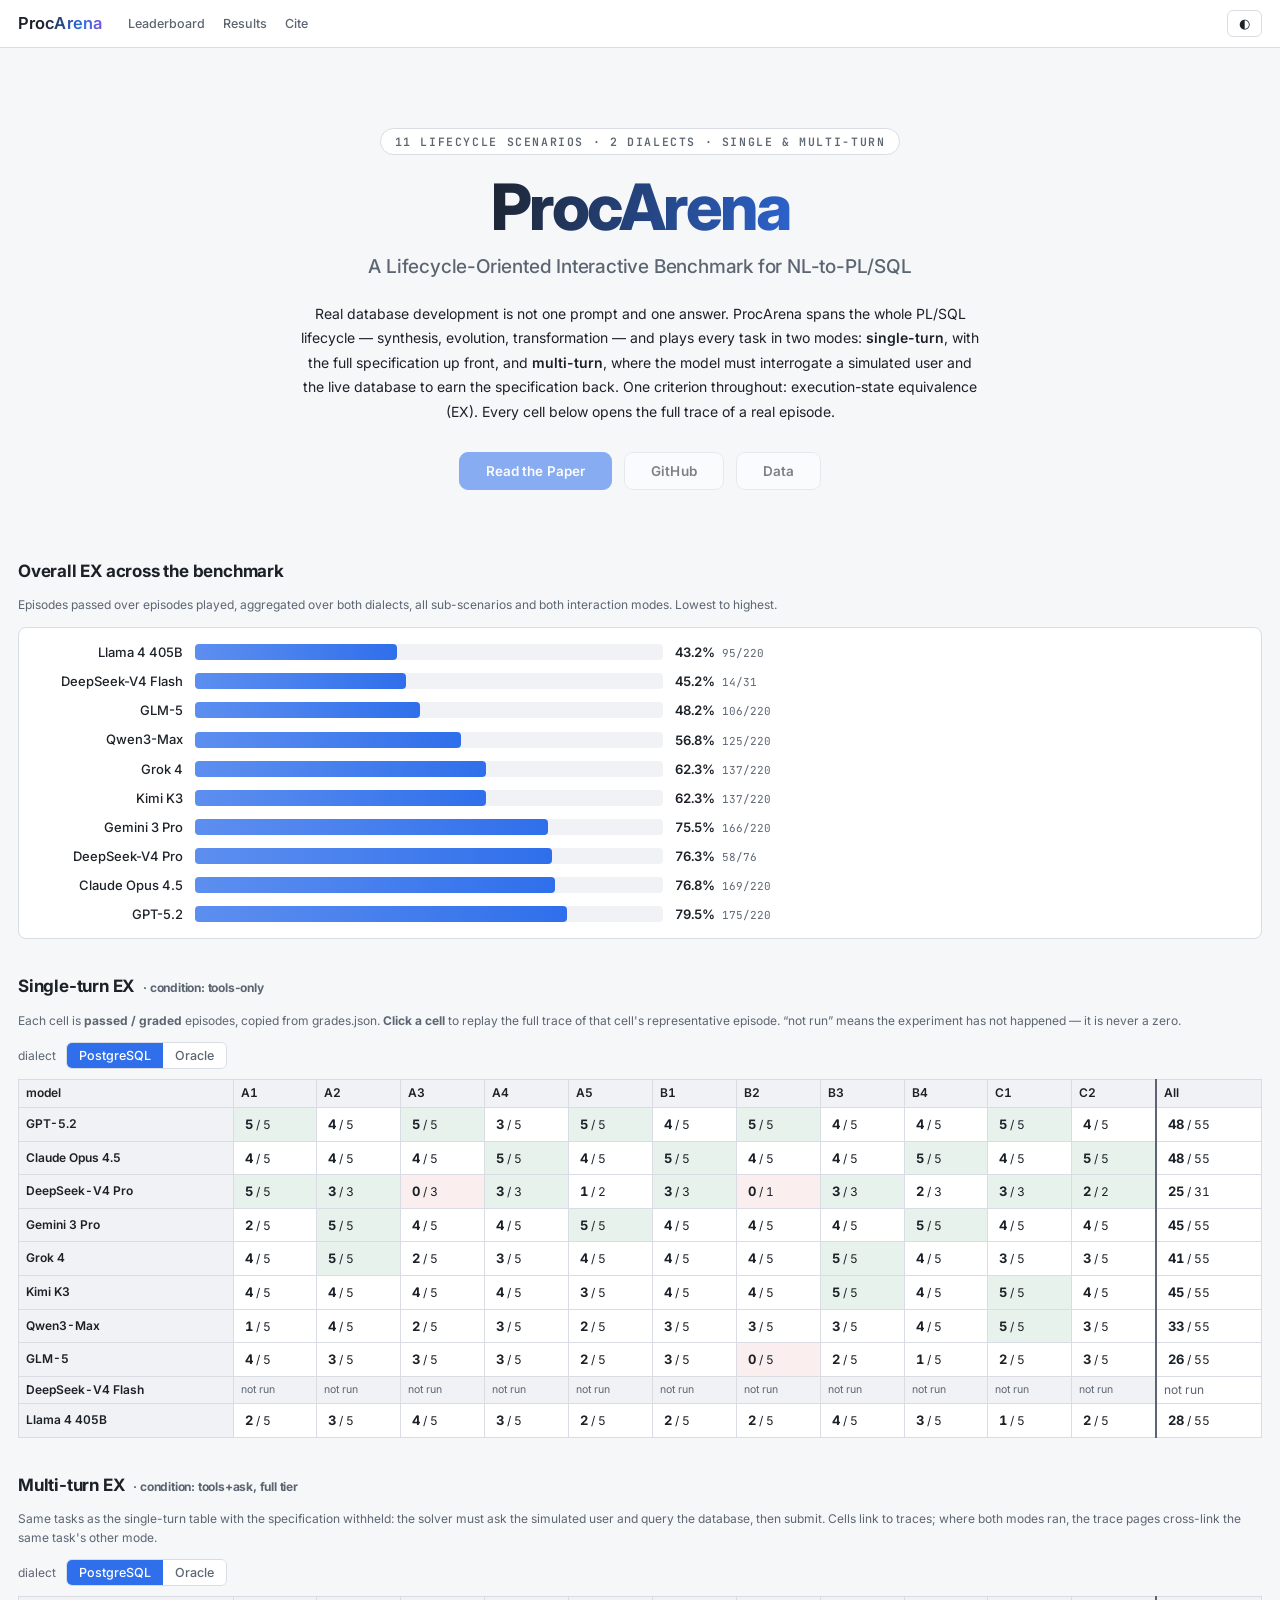
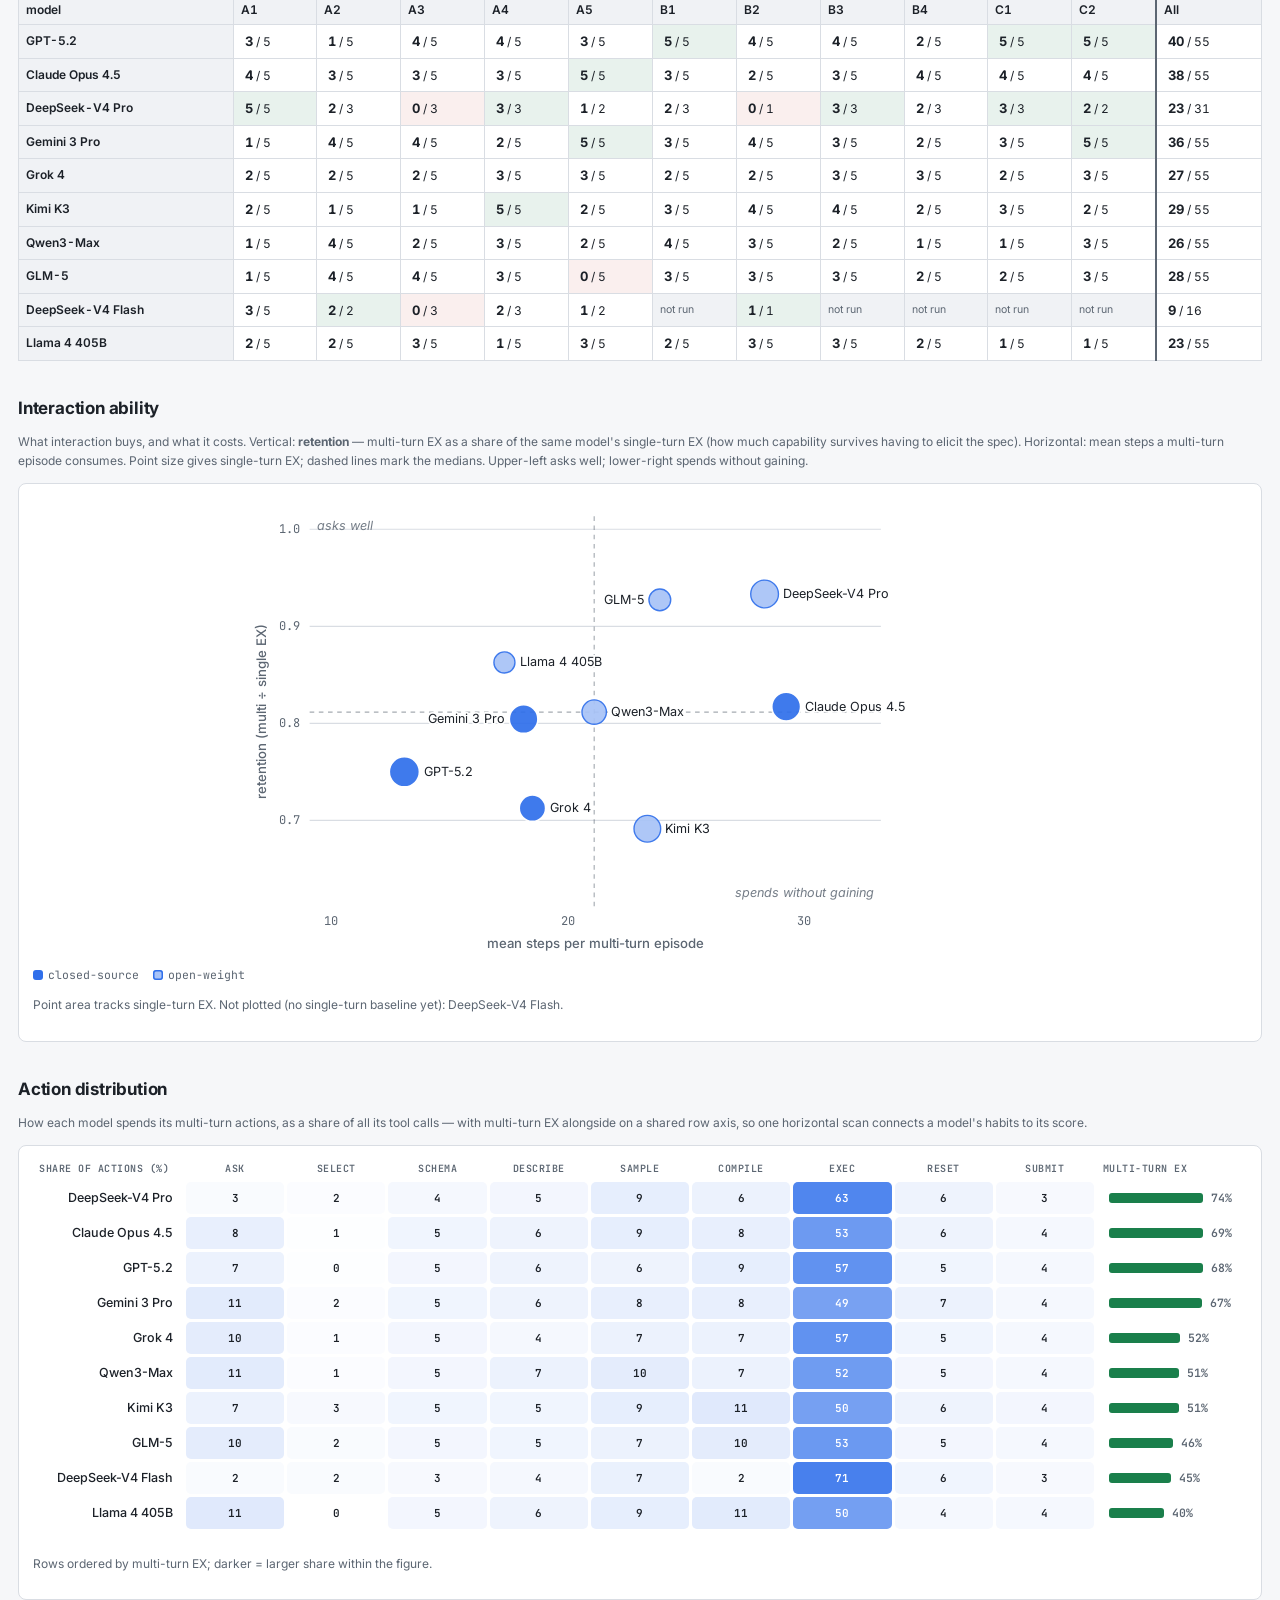
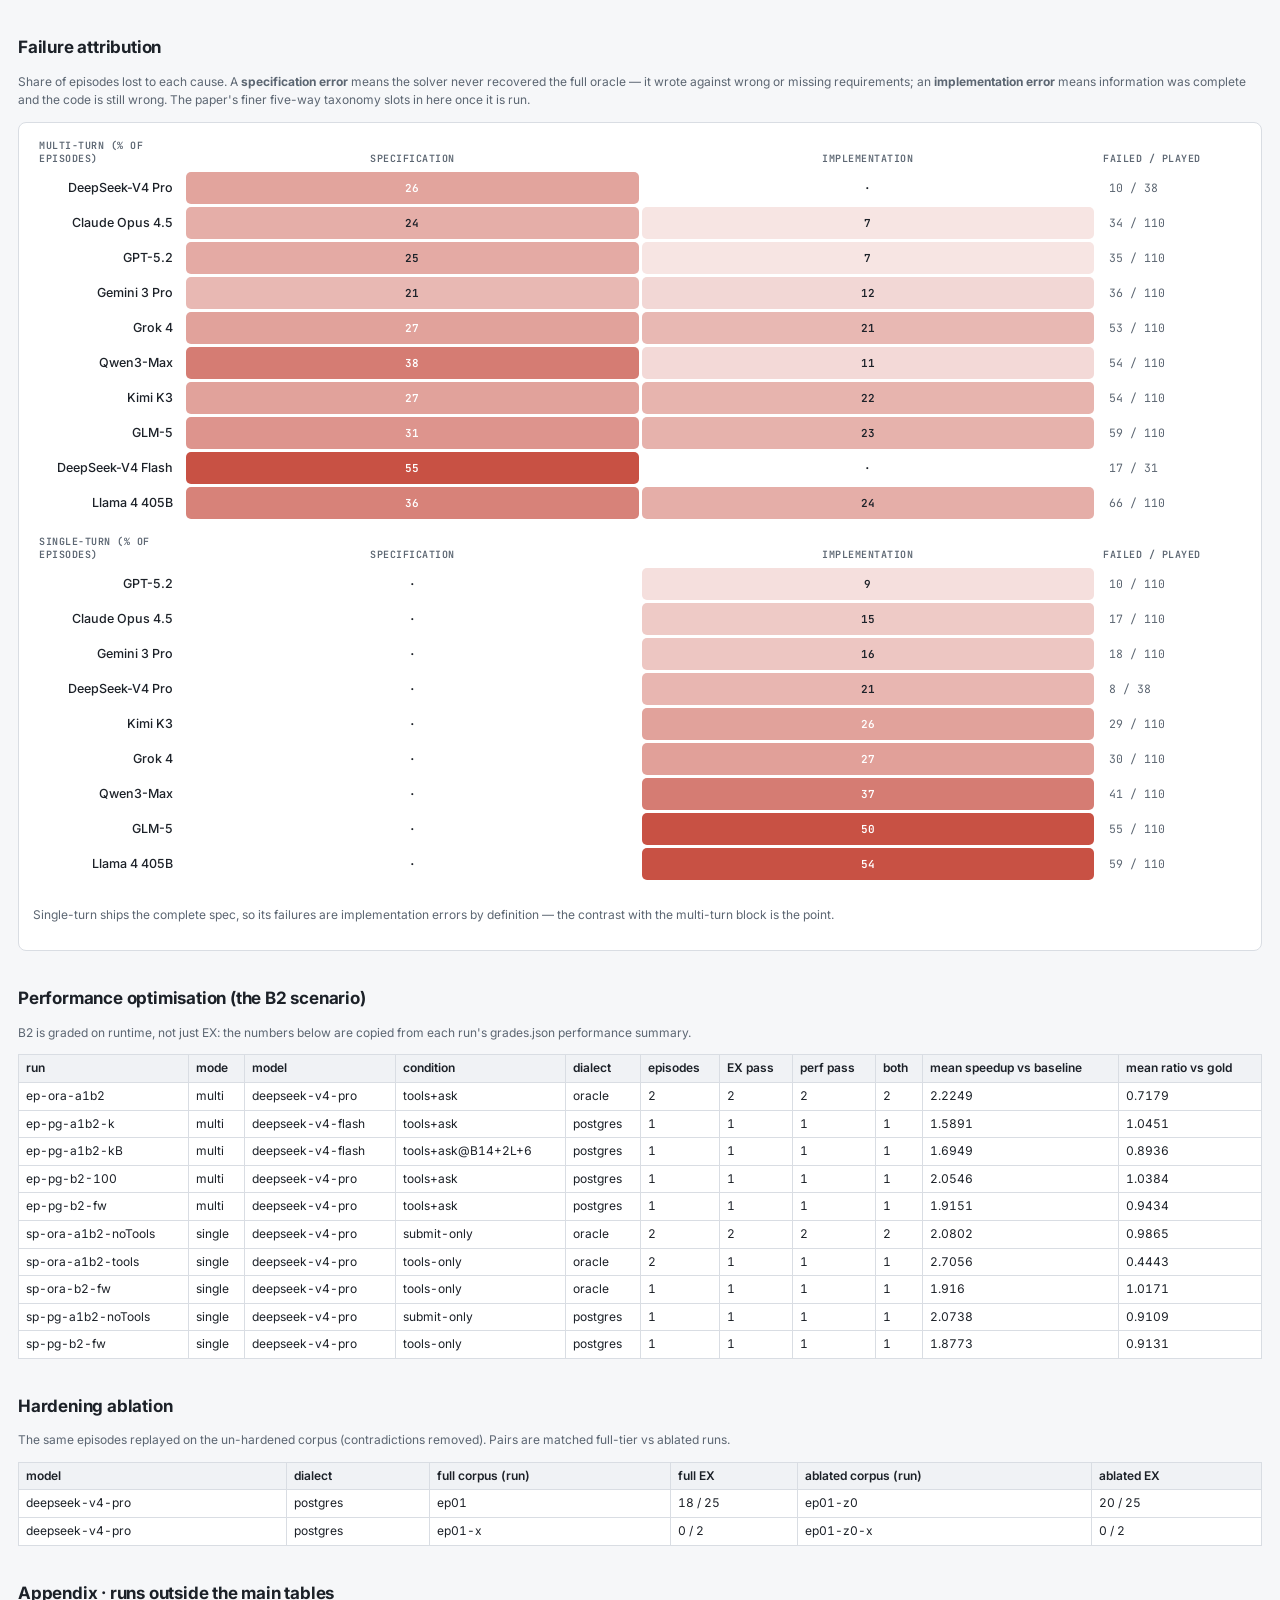
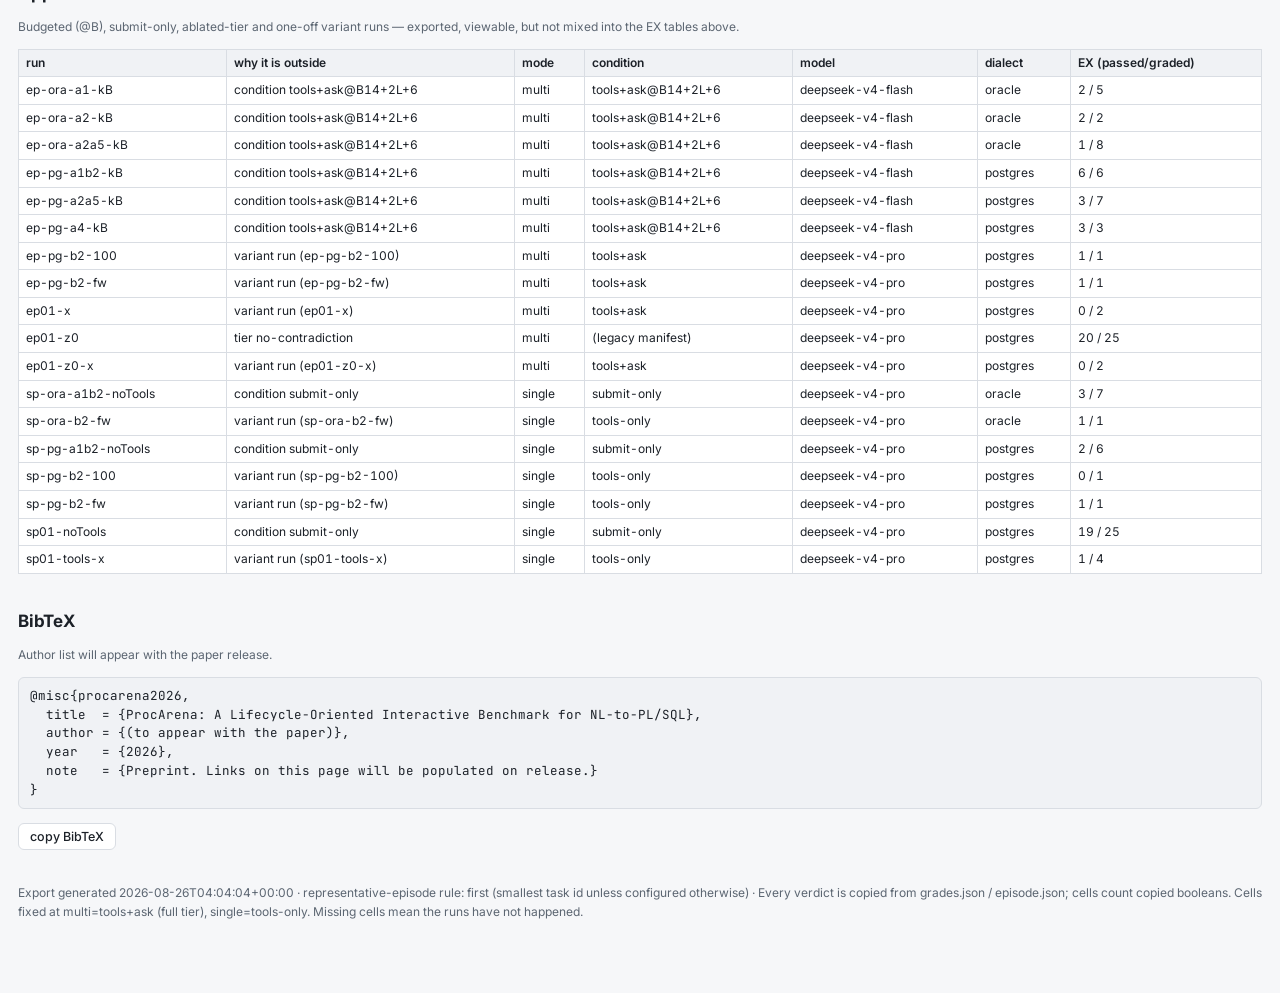
==== index.html @ 61ade132 "procarena site" ====
<!doctype html>
<html lang="en">
<head>
<meta charset="utf-8">
<meta name="viewport" content="width=device-width, initial-scale=1">
<title>ProcArena — NL-to-PL/SQL benchmark results</title>
<link rel="preconnect" href="https://fonts.googleapis.com">
<link rel="preconnect" href="https://fonts.gstatic.com" crossorigin>
<link rel="stylesheet"
      href="https://fonts.googleapis.com/css2?family=Inter:wght@400;500;600;700;800&family=JetBrains+Mono:wght@500;600&display=swap">
<link rel="stylesheet" href="style.css?v=6">
</head>
<body>

<header class="topbar">
  <h1 class="brand">ProcArena</h1>
  <nav class="topnav">
    <a href="#leaderboard">Leaderboard</a>
    <a href="#results">Results</a>
    <a href="#cite">Cite</a>
  </nav>
  <div class="topbar-right">
    <button class="btn" id="btn-theme" title="toggle theme">◐</button>
  </div>
</header>

<main class="index-main">

  <!-- ── hero ─────────────────────────────────────────────────────── -->
  <section class="hero">
    <p class="hero-kicker">11 lifecycle scenarios · 2 dialects · single &amp; multi-turn</p>
    <h2 class="hero-title">ProcArena</h2>
    <p class="hero-sub">A Lifecycle-Oriented Interactive Benchmark for NL-to-PL/SQL</p>
    <p class="hero-blurb">
      Real database development is not one prompt and one answer. ProcArena spans the
      whole PL/SQL lifecycle — synthesis, evolution, transformation — and plays every
      task in two modes: <b>single-turn</b>, with the full specification up front, and
      <b>multi-turn</b>, where the model must interrogate a simulated user and the live
      database to earn the specification back. One criterion throughout:
      execution-state equivalence (EX). Every cell below opens the full trace of a real
      episode.
    </p>
    <p class="hero-btns">
      <a class="btn-hero is-soon" href="#" title="link coming soon">Read the Paper</a>
      <a class="btn-hero btn-hero-ghost is-soon" href="#" title="link coming soon">GitHub</a>
      <a class="btn-hero btn-hero-ghost is-soon" href="#" title="link coming soon">Data</a>
    </p>
  </section>

  <div id="loading" class="muted">Loading tables.json …</div>

  <div id="content" hidden>

    <!-- overall leaderboard -->
    <section class="paper-block" id="leaderboard">
      <h3>Overall EX across the benchmark</h3>
      <p class="muted small">Episodes passed over episodes played, aggregated over both
        dialects, all sub-scenarios and both interaction modes. Lowest to highest.</p>
      <div class="fig" id="lb"></div>
    </section>

    <!-- single-turn EX -->
    <section class="paper-block" id="results">
      <h3>Single-turn EX
        <span class="muted small" id="t4-cond"></span></h3>
      <p class="muted small">Each cell is <b>passed / graded</b> episodes, copied from
        grades.json. <b>Click a cell</b> to replay the full trace of that cell's
        representative episode. “not run” means the experiment has not happened —
        it is never a zero.</p>
      <div class="table-tools" id="t4-tools"></div>
      <div class="scroll-x"><table class="grid ptable ctable" id="t4"></table></div>
    </section>

    <!-- multi-turn EX -->
    <section class="paper-block">
      <h3>Multi-turn EX
        <span class="muted small" id="t5-cond"></span></h3>
      <p class="muted small">Same tasks as the single-turn table with the specification withheld:
        the solver must ask the simulated user and query the database, then submit.
        Cells link to traces; where both modes ran, the trace pages cross-link the
        same task's other mode.</p>
      <div class="table-tools" id="t5-tools"></div>
      <div class="scroll-x"><table class="grid ptable ctable" id="t5"></table></div>
    </section>

    <!-- interaction ability: retention vs turns (paper Fig. 2) -->
    <section class="paper-block">
      <h3>Interaction ability</h3>
      <p class="muted small">What interaction buys, and what it costs. Vertical:
        <b>retention</b> — multi-turn EX as a share of the same model's single-turn EX
        (how much capability survives having to elicit the spec). Horizontal: mean steps
        a multi-turn episode consumes. Point size gives single-turn EX; dashed lines mark
        the medians. Upper-left asks well; lower-right spends without gaining.</p>
      <div class="fig" id="fig2"></div>
    </section>

    <!-- action distribution (paper Fig. 3) -->
    <section class="paper-block">
      <h3>Action distribution</h3>
      <p class="muted small">How each model spends its multi-turn actions, as a share of
        all its tool calls — with multi-turn EX alongside on a shared row axis, so one
        horizontal scan connects a model's habits to its score.</p>
      <div class="fig" id="fig3"></div>
    </section>

    <!-- failure attribution (stands in for paper Fig. 5) -->
    <section class="paper-block">
      <h3>Failure attribution</h3>
      <p class="muted small">Share of episodes lost to each cause. A <b>specification
        error</b> means the solver never recovered the full oracle — it wrote against
        wrong or missing requirements; an <b>implementation error</b> means information
        was complete and the code is still wrong. The paper's finer five-way taxonomy
        slots in here once it is run.</p>
      <div class="fig" id="fig5"></div>
    </section>

    <!-- B2 performance -->
    <section class="paper-block">
      <h3>Performance optimisation (the B2 scenario)</h3>
      <p class="muted small">B2 is graded on runtime, not just EX: the numbers below are
        copied from each run's grades.json performance summary.</p>
      <div class="scroll-x"><table class="grid ptable" id="t6"></table></div>
    </section>

    <!-- hardening ablation -->
    <section class="paper-block">
      <h3>Hardening ablation</h3>
      <p class="muted small">The same episodes replayed on the un-hardened corpus
        (contradictions removed). Pairs are matched full-tier vs ablated runs.</p>
      <div class="scroll-x"><table class="grid ptable" id="t7"></table></div>
    </section>

    <!-- extra conditions: everything kept out of the main tables -->
    <section class="paper-block">
      <h3>Appendix · runs outside the main tables</h3>
      <p class="muted small">Budgeted (@B), submit-only, ablated-tier and one-off variant
        runs — exported, viewable, but not mixed into the EX tables above.</p>
      <div class="scroll-x"><table class="grid ptable" id="extra"></table></div>
    </section>

    <!-- team + bibtex -->
    <section class="paper-block" id="cite">
      <h3>BibTeX</h3>
      <p class="muted small">Author list will appear with the paper release.</p>
      <pre class="block wrap" id="bibtex">@misc{procarena2026,
  title  = {ProcArena: A Lifecycle-Oriented Interactive Benchmark for NL-to-PL/SQL},
  author = {(to appear with the paper)},
  year   = {2026},
  note   = {Preprint. Links on this page will be populated on release.}
}</pre>
      <p><button class="btn" id="copy-bib">copy BibTeX</button></p>
    </section>

    <p class="muted small" id="footer-note"></p>
  </div>
</main>

<script src="stats.js?v=6"></script>
</body>
</html>
---- style.css ----
/* PLBench trace viewer — no external dependencies, light/dark via tokens. */

:root {
  --bg:        #f6f7f9;
  --surface:   #ffffff;
  --surface-2: #f0f2f5;
  --border:    #d9dde3;
  --text:      #1c2128;
  --text-dim:  #5c6672;
  --accent:    #2f6feb;

  --ok:      #1a7f4b;
  --fail:    #c0392b;
  --warn:    #b3730b;
  --void:    #6b7280;

  /* personas */
  --f1: #2f6feb;   /* the requester        */
  --f2: #8250df;   /* the glossary         */
  --f3: #6b7280;   /* the refusal          */

  /* tools */
  --t-schema:  #0d7c8a;
  --t-rows:    #0f766e;
  --t-ask:     #2f6feb;
  --t-compile: #9a5b00;
  --t-scratch: #7a3fb5;
  --t-submit:  #1a7f4b;

  --mono: "JetBrains Mono", ui-monospace, SFMono-Regular, "SF Mono", Menlo, Consolas, monospace;
  --sans: "Inter", -apple-system, BlinkMacSystemFont, "Segoe UI", "Noto Sans", Helvetica, Arial, sans-serif;
  --radius: 8px;
}

:root[data-theme="dark"],
:root:not([data-theme="light"]) {
  color-scheme: light;
}

@media (prefers-color-scheme: dark) {
  :root:not([data-theme="light"]) {
    --bg:        #0f1115;
    --surface:   #171a21;
    --surface-2: #1e222b;
    --border:    #2c313c;
    --text:      #e3e6eb;
    --text-dim:  #98a0ad;
    --accent:    #6ea0ff;
    --ok:   #4cc38a; --fail: #ff7b72; --warn: #e3b341; --void: #98a0ad;
    --f1:   #6ea0ff; --f2:   #b283f7; --f3:   #98a0ad;
    --t-schema:#4ec5d4; --t-rows:#3bbba4; --t-ask:#6ea0ff;
    --t-compile:#e0a458; --t-scratch:#b283f7; --t-submit:#4cc38a;
    color-scheme: dark;
  }
}
:root[data-theme="dark"] {
  --bg:        #0f1115;
  --surface:   #171a21;
  --surface-2: #1e222b;
  --border:    #2c313c;
  --text:      #e3e6eb;
  --text-dim:  #98a0ad;
  --accent:    #6ea0ff;
  --ok:   #4cc38a; --fail: #ff7b72; --warn: #e3b341; --void: #98a0ad;
  --f1:   #6ea0ff; --f2:   #b283f7; --f3:   #98a0ad;
  --t-schema:#4ec5d4; --t-rows:#3bbba4; --t-ask:#6ea0ff;
  --t-compile:#e0a458; --t-scratch:#b283f7; --t-submit:#4cc38a;
  color-scheme: dark;
}

* { box-sizing: border-box; }
/* `hidden` must win over the display rules below: `.empty { display: flex }` and
   `.layout { display: grid }` are more specific than the UA's [hidden] rule, so the
   empty-state card kept rendering under a loaded episode. */
[hidden] { display: none !important; }
body {
  margin: 0; background: var(--bg); color: var(--text);
  font: 14px/1.55 var(--sans);
}
a { color: var(--accent); text-decoration: none; }
a:hover { text-decoration: underline; }
code, pre { font-family: var(--mono); font-size: 12.5px; }
.muted { color: var(--text-dim); }
.small { font-size: 12px; }

/* ── top bar ─────────────────────────────────────────────────────── */
.topbar {
  display: flex; align-items: center; gap: 16px;
  padding: 10px 18px; background: var(--surface);
  border-bottom: 1px solid var(--border);
  position: sticky; top: 0; z-index: 20;
}
.topbar h1 { font-size: 15px; font-weight: 600; margin: 0; letter-spacing: .1px; }
.topbar h1 .sep { color: var(--text-dim); font-weight: 400; margin: 0 6px; }
.topbar-right { margin-left: auto; display: flex; gap: 8px; }
.back { font-size: 13px; color: var(--text-dim); }

.btn {
  display: inline-block; padding: 5px 11px; border: 1px solid var(--border);
  border-radius: 6px; background: var(--surface); color: var(--text);
  font: 500 12.5px var(--sans); cursor: pointer;
}
.btn:hover { background: var(--surface-2); text-decoration: none; }
.btn-primary { border-color: var(--accent); color: var(--accent); }

/* ── banners ─────────────────────────────────────────────────────── */
.banner {
  padding: 9px 18px; font-size: 13px; border-bottom: 1px solid var(--border);
}
.banner-void { background: color-mix(in srgb, var(--fail) 12%, var(--surface)); }
.banner-info { background: var(--surface-2); color: var(--text-dim); }
/* The `?src=` back door.  Deliberately loud: a page built by parsing a transcript in
   the browser is not the product, and a reader must not mistake it for one. */
.banner-debug {
  background: color-mix(in srgb, var(--warn) 14%, var(--surface));
  border-left: 3px solid var(--warn);
}

/* ── metric strip ────────────────────────────────────────────────── */
.metrics {
  display: flex; flex-wrap: wrap; gap: 26px; align-items: flex-start;
  padding: 14px 18px; background: var(--surface);
  border-bottom: 1px solid var(--border);
}
.metric { min-width: 76px; }
.metric .k { font-size: 11px; text-transform: uppercase; letter-spacing: .06em; color: var(--text-dim); }
.metric .v { font-size: 20px; font-weight: 650; line-height: 1.25; font-variant-numeric: tabular-nums; }
.metric .v small { font-size: 12px; font-weight: 400; color: var(--text-dim); }
.v-ok { color: var(--ok); } .v-fail { color: var(--fail); }

.stack { display: flex; height: 7px; width: 168px; border-radius: 4px; overflow: hidden;
         background: var(--surface-2); margin-top: 6px; }
.stack i { display: block; height: 100%; }
.stack-legend { display: flex; gap: 10px; font-size: 11px; color: var(--text-dim); margin-top: 4px; }
.stack-legend b { font-weight: 500; }
.dot { display: inline-block; width: 7px; height: 7px; border-radius: 2px; margin-right: 4px; }

/* ── layout ──────────────────────────────────────────────────────────
 * Three explicitly placed columns.  Two rules matter and both were bugs once:
 *
 *  - every column is min-width:0 (and the flexible one minmax(0,1fr)), because
 *    a grid track's default min-width is auto: one unbreakable string — a
 *    200-character JSONL line — would widen the track and push its neighbour
 *    out of the viewport.
 *  - the columns themselves are NOT sticky.  The sticky box is `.col-inner`
 *    inside a stretched column.  A sticky *grid item* is constrained by its
 *    grid area, and below 1400px the right column spans the full width on the
 *    next row, so the sticky left column slid on top of it at the bottom of
 *    the page.  A sticky *child* of a stretched item is bounded by that item
 *    and cannot leave its own row.
 */
.layout {
  display: grid; grid-template-columns: 306px minmax(0, 1fr) 372px;
  gap: 16px; padding: 16px 18px 60px; align-items: stretch;
}
.col-left  { grid-column: 1; grid-row: 1; }
.col-mid   { grid-column: 2; grid-row: 1; }
.col-right { grid-column: 3; grid-row: 1; }
.col-left, .col-mid, .col-right { min-width: 0; }

.col-inner {
  position: sticky; top: 58px;
  max-height: calc(100vh - 74px);
  overflow-y: auto; overflow-x: hidden;
}

/* two columns: the tab column drops to full width on its own row and stops
   being pinned — at that width it is taller than pinning is worth */
@media (max-width: 1400px) {
  .layout { grid-template-columns: 300px minmax(0, 1fr); }
  .col-right { grid-column: 1 / -1; grid-row: 2; }
  .col-right .col-inner { position: static; max-height: none; overflow: visible; }
}

/* one column: nothing pinned, order is request -> timeline -> tabs */
@media (max-width: 980px) {
  .layout { grid-template-columns: minmax(0, 1fr); }
  .col-left  { grid-column: 1; grid-row: 1; }
  .col-mid   { grid-column: 1; grid-row: 2; }
  .col-right { grid-column: 1; grid-row: 3; }
  .col-inner { position: static; max-height: none; overflow: visible; }
}

/* ── panels ──────────────────────────────────────────────────────── */
.panel { background: var(--surface); border: 1px solid var(--border);
         border-radius: var(--radius); margin-bottom: 12px; overflow: hidden; }
.panel-head {
  margin: 0; padding: 9px 12px; font-size: 12px; font-weight: 600;
  text-transform: uppercase; letter-spacing: .06em; color: var(--text-dim);
  cursor: pointer; user-select: none; display: flex; align-items: center;
  border-bottom: 1px solid transparent;
}
.panel[data-open="true"] .panel-head { border-bottom-color: var(--border); }
.chev { margin-left: auto; }
.chev::before { content: "▸"; }
.panel[data-open="true"] .chev::before { content: "▾"; }
.panel-body { padding: 12px; display: none; }
.panel[data-open="true"] .panel-body { display: block; }
.prose { white-space: pre-wrap; font-size: 13px; }

/* budget bars */
.bar-row { margin-bottom: 9px; }
.bar-row .lbl { display: flex; justify-content: space-between; font-size: 12px; margin-bottom: 3px; }
.bar-row .lbl b { font-weight: 500; font-variant-numeric: tabular-nums; }
.bar { height: 6px; background: var(--surface-2); border-radius: 3px; overflow: hidden; }
.bar i { display: block; height: 100%; background: var(--accent); }
.bar.is-spent i { background: var(--warn); }

/* ── term lifeline (P2) ──────────────────────────────────────────────
 * The chart is inline SVG with no library.  Colour is deliberately not
 * load-bearing: `--ok` and `--fail` sit below the CVD separation floor, so the
 * state is also in the line style (solid / dashed / dotted), the end marker
 * (✓ / ✕ / none) and the legend text.  Greyscale-print safe by construction.
 */
.lifeline { display: block; width: 100%; max-width: 520px; height: auto;
            margin: 2px 0 6px; overflow: visible; }
.life-head { margin-bottom: 8px; color: var(--text-dim); }
.life-head b { color: var(--text); font-variant-numeric: tabular-nums; }

.life-label { font: 600 10.5px var(--mono); fill: var(--text-dim); }
.life-tick  { font: 10px var(--sans); fill: var(--text-dim);
              font-variant-numeric: tabular-nums; }
.life-badge { font: 9.5px var(--sans); fill: var(--text-dim); }

/* Labels stay in muted ink even though the marks are coloured: repeating the state
   in the type makes the panel loud and, since the palette fails CVD separation
   anyway, a coloured label carries no information the glyphs do not. */

.life-row.is-linked { cursor: pointer; }
.life-row:hover .life-hit,
.life-row:focus-visible .life-hit { fill: color-mix(in srgb, var(--accent) 9%, transparent); }
.life-row:focus { outline: none; }
.life-row:focus-visible .life-hit { stroke: var(--accent); stroke-width: 1; }

.life-legend { display: flex; flex-wrap: wrap; gap: 4px 12px; margin-top: 4px;
               font-size: 11px; color: var(--text-dim); }
.life-key { display: inline-flex; align-items: center; gap: 5px; }
.life-glyph { flex: 0 0 auto; overflow: visible; }
.life-note { margin-top: 8px; font-size: 11px; line-height: 1.45; }

.life-tip {
  position: fixed; top: 0; left: 0; z-index: 60; pointer-events: none;
  max-width: 260px; padding: 7px 9px; border: 1px solid var(--border);
  border-radius: 6px; background: var(--surface); color: var(--text);
  box-shadow: 0 6px 20px rgb(0 0 0 / .16);
  font: 11.5px/1.5 var(--mono); white-space: pre-line;
}

/* compact term list — still used by the Ledger table's row colouring */
.term { display: flex; align-items: baseline; gap: 7px; padding: 5px 0;
        border-bottom: 1px dashed var(--border); font-size: 12.5px; }
.term:last-child { border-bottom: 0; }
.term .surface { font-family: var(--mono); font-weight: 600; overflow: hidden;
                text-overflow: ellipsis; }
.term .trail { margin-left: auto; padding-left: 8px; flex: 0 0 auto; white-space: nowrap;
              color: var(--text-dim); font-variant-numeric: tabular-nums; font-size: 11.5px; }
.term.is-resolved .surface { color: var(--ok); }
.term.is-lost-seen .surface { color: var(--fail); }
.term.is-lost-unseen .surface { color: var(--void); }
.term.is-given .surface { color: var(--text-dim); font-weight: 500; }

.kv { display: grid; grid-template-columns: auto 1fr; gap: 3px 12px; font-size: 12.5px; }
.kv dt { color: var(--text-dim); }
.kv dd { margin: 0; font-family: var(--mono); font-size: 12px; word-break: break-all;
         overflow-wrap: anywhere; min-width: 0; }

/* ── timeline ────────────────────────────────────────────────────── */
.mid-head { display: flex; align-items: center; gap: 14px; margin-bottom: 10px; flex-wrap: wrap; }
.mid-title { font-size: 12px; font-weight: 600; text-transform: uppercase;
             letter-spacing: .06em; color: var(--text-dim); }
.filter { font-size: 12px; color: var(--text-dim); display: flex; align-items: center; gap: 4px; }

.card { background: var(--surface); border: 1px solid var(--border);
        border-radius: var(--radius); margin-bottom: 10px; scroll-margin-top: 64px; }
.card.is-target { border-color: var(--accent); box-shadow: 0 0 0 2px color-mix(in srgb, var(--accent) 25%, transparent); }
.card-head { display: flex; align-items: center; gap: 9px; padding: 9px 12px; flex-wrap: wrap; }
.card-head .turn-no { font: 600 12px var(--mono); color: var(--text-dim); min-width: 30px; }
.card-head .lat { margin-left: auto; font-size: 11.5px; color: var(--text-dim);
                  font-variant-numeric: tabular-nums; }
.card-body { padding: 0 12px 12px; }

.tool {
  font: 600 11.5px var(--mono); padding: 2px 8px; border-radius: 20px;
  color: #fff; white-space: nowrap;
}
.tool-get_schema, .tool-describe_table { background: var(--t-schema); }
.tool-sample_rows                      { background: var(--t-rows); }
.tool-ask_user                         { background: var(--t-ask); }
.tool-compile_plsql                    { background: var(--t-compile); }
.tool-execute_scratch, .tool-reset_scratch { background: var(--t-scratch); }
.tool-submit                           { background: var(--t-submit); }
.tool-unknown                          { background: var(--void); }

.pill { font: 500 11px var(--sans); padding: 2px 7px; border-radius: 20px;
        border: 1px solid var(--border); color: var(--text-dim); white-space: nowrap; }
.pill-ok   { color: var(--ok);   border-color: color-mix(in srgb, var(--ok) 45%, var(--border)); }
.pill-fail { color: var(--fail); border-color: color-mix(in srgb, var(--fail) 45%, var(--border)); }
.pill-warn { color: var(--warn); border-color: color-mix(in srgb, var(--warn) 45%, var(--border)); }
.pill-f1 { color: var(--f1); border-color: color-mix(in srgb, var(--f1) 45%, var(--border)); }
.pill-f2 { color: var(--f2); border-color: color-mix(in srgb, var(--f2) 45%, var(--border)); }
.pill-f3 { color: var(--f3); border-color: color-mix(in srgb, var(--f3) 45%, var(--border)); }

.field { margin-top: 10px; }
.field > .field-k { font-size: 11px; text-transform: uppercase; letter-spacing: .06em;
                    color: var(--text-dim); margin-bottom: 4px; }

pre.block {
  margin: 0; padding: 9px 11px; background: var(--surface-2);
  border: 1px solid var(--border); border-radius: 6px;
  overflow-x: auto; white-space: pre; line-height: 1.5;
}
pre.block.wrap { white-space: pre-wrap; word-break: break-word;
                 overflow-wrap: anywhere; }
.clip { position: relative; max-height: 15.5em; overflow: hidden; }
.clip::after { content: ""; position: absolute; inset: auto 0 0 0; height: 3em;
               background: linear-gradient(transparent, var(--surface-2)); }
.toggle { margin-top: 5px; font: 500 12px var(--sans); color: var(--accent);
          background: none; border: 0; padding: 0; cursor: pointer; }

/* ask_user sub-blocks */
.part { border-left: 3px solid var(--border); padding: 2px 0 2px 11px; margin-top: 10px; }
.part-f1 { border-left-color: var(--f1); }
.part-f2 { border-left-color: var(--f2); }
.part-f3 { border-left-color: var(--f3); }
.part-head { display: flex; align-items: center; gap: 6px; flex-wrap: wrap; margin-bottom: 5px; }
.part-text { white-space: pre-wrap; font-size: 13px; }
.chip { font: 500 11px var(--mono); padding: 1px 6px; border-radius: 4px;
        background: var(--surface-2); color: var(--text-dim); }

.issues { margin-top: 8px; display: flex; flex-direction: column; gap: 4px; }
.issue { font-size: 11.5px; padding: 3px 8px; border-radius: 5px; background: var(--surface-2); }
.issue-fatal { color: var(--fail); background: color-mix(in srgb, var(--fail) 12%, var(--surface-2)); }
.issue-risk  { color: var(--warn); background: color-mix(in srgb, var(--warn) 12%, var(--surface-2)); }
.issue-g10   { color: var(--accent); }

.event { display: flex; gap: 9px; align-items: center; padding: 6px 12px; margin-bottom: 10px;
         border: 1px dashed var(--border); border-radius: 6px; font-size: 12.5px;
         color: var(--text-dim); background: var(--surface); }

/* tables */
table.grid { border-collapse: collapse; width: 100%; font-size: 12px; }
table.grid th, table.grid td { border: 1px solid var(--border); padding: 4px 7px;
                               text-align: left; white-space: nowrap; }
table.grid th { background: var(--surface-2); font-weight: 600; }
.scroll-x { overflow-x: auto; }

/* ── right tabs ──────────────────────────────────────────────────── */
.tabs { display: flex; gap: 4px; margin-bottom: 10px; flex-wrap: wrap; }
.tab { padding: 5px 11px; border: 1px solid var(--border); border-radius: 6px;
       background: var(--surface); color: var(--text-dim);
       font: 500 12.5px var(--sans); cursor: pointer; }
.tab.is-active { color: var(--text); border-color: var(--accent); background: var(--surface-2); }
.tab-body { background: var(--surface); border: 1px solid var(--border);
            border-radius: var(--radius); padding: 12px; }

/* ── empty state ─────────────────────────────────────────────────── */
.empty { display: flex; justify-content: center; padding: 60px 18px; }
.empty-card { max-width: 640px; width: 100%; background: var(--surface);
              border: 1px dashed var(--border); border-radius: 12px; padding: 28px 30px; }
.empty-card.is-over { border-color: var(--accent); background: var(--surface-2); }
.empty-card h2 { margin: 0 0 8px; font-size: 17px; }
.empty-card ul { padding-left: 18px; }
.empty-card li { margin: 5px 0; }
.drop-hint { color: var(--text-dim); }

/* ── PL/SQL highlighting ─────────────────────────────────────────── */
.sql-kw  { color: var(--f2); font-weight: 600; }
.sql-str { color: var(--ok); }
.sql-num { color: var(--t-compile); }
.sql-com { color: var(--text-dim); font-style: italic; }

/* inline argument chips for the small tools */
.args { display: flex; flex-wrap: wrap; gap: 6px; }
.arg { font: 500 12px var(--mono); padding: 2px 8px; border-radius: 5px;
       background: var(--surface-2); border: 1px solid var(--border); }
.arg b { color: var(--text-dim); font-weight: 500; }

/* clipped prose inside an ask part sits on the card background, not the code one */
.part-text.clip::after { background: linear-gradient(transparent, var(--surface)); }


/* ── run index (P4) ──────────────────────────────────────────────────
 * Shares every token with run.html so the two pages read as one product.
 * The status colours here are the same ones the lifeline uses and carry the same
 * caveat: EX pass/fail always ships with a ✓/✗ glyph and the word, never colour alone.
 */
.index-main { padding: 16px 18px 60px; max-width: 1500px; margin: 0 auto; }

.banner-synthetic {
  background: color-mix(in srgb, var(--warn) 18%, var(--surface));
  border-left: 4px solid var(--warn); color: var(--text);
}

.runbar { display: flex; flex-wrap: wrap; gap: 6px 18px; margin-bottom: 14px;
          font-size: 12px; }
.runbit { display: inline-flex; align-items: baseline; gap: 6px; }
.runbit .k { color: var(--text-dim); text-transform: uppercase; letter-spacing: .05em;
             font-size: 10.5px; }
.runbit .v { font-family: var(--mono); font-size: 11.5px; }
.runbit.warn .k, .runbit.warn .v { color: var(--warn); }

.cards { display: grid; gap: 12px; margin-bottom: 14px;
         grid-template-columns: repeat(auto-fit, minmax(190px, 1fr)); }
.card-stat { background: var(--surface); border: 1px solid var(--border);
             border-radius: var(--radius); padding: 11px 13px; }
.card-stat .k { font-size: 11px; text-transform: uppercase; letter-spacing: .06em;
                color: var(--text-dim); }
.card-stat .v { font-size: 23px; font-weight: 600; line-height: 1.25; margin-top: 2px; }
.card-stat .n { margin-top: 2px; }
.cards-note { grid-column: 1 / -1; margin-top: -4px; }

#variants { display: flex; flex-wrap: wrap; gap: 10px; }
.vstat { border: 1px solid var(--border); border-radius: var(--radius);
         padding: 8px 12px; min-width: 190px; }
.vhead { font-size: 12.5px; }
.vbody { display: flex; gap: 12px; margin-top: 3px; font-size: 12px;
         color: var(--text-dim); font-variant-numeric: tabular-nums; }

/* one filter row above everything it scopes */
.filters { display: flex; flex-wrap: wrap; align-items: center; gap: 8px 14px;
           margin: 14px 0 10px; padding: 10px 12px; background: var(--surface);
           border: 1px solid var(--border); border-radius: var(--radius); }
.filter-group { display: inline-flex; border: 1px solid var(--border);
                border-radius: 6px; overflow: hidden; }
.seg { border: 0; background: var(--surface); color: var(--text-dim);
       font: 500 12.5px var(--sans); padding: 5px 12px; cursor: pointer; }
.seg.is-active { background: var(--accent); color: #fff; }
.filters .f { font-size: 12px; color: var(--text-dim); display: inline-flex;
              align-items: center; gap: 5px; }
.filters select, .filters input {
  font: 12.5px var(--sans); padding: 4px 7px; border: 1px solid var(--border);
  border-radius: 5px; background: var(--surface); color: var(--text); }
.filters .showing { margin-left: auto; }

.index-table { width: 100%; }
.index-table th.sortable { cursor: pointer; user-select: none; white-space: nowrap; }
.index-table th.is-sorted { color: var(--accent); }
.index-table th.n, .index-table td.n { text-align: right;
                                       font-variant-numeric: tabular-nums; }
.index-table tr.is-void { background: color-mix(in srgb, var(--fail) 5%, transparent); }
.taskcell code { font-size: 11.5px; }

.verdict { font-weight: 600; white-space: nowrap; font-size: 12px; }
.verdict.v-ok { color: var(--ok); }
.verdict.v-fail { color: var(--fail); }

.vcell { min-width: 130px; vertical-align: top; }
.vcell.is-void { background: color-mix(in srgb, var(--fail) 7%, transparent); }
.vcell.is-missing, .vcell.is-dup { background: var(--surface-2); }
.vlink { display: flex; flex-direction: column; gap: 1px; padding: 2px 0;
         color: inherit; }
.vlink:hover { text-decoration: none; }
.vlink:hover .vscore { text-decoration: underline; }
.vscore { font-size: 15px; font-weight: 600; font-variant-numeric: tabular-nums; }

.chiprow { display: flex; flex-wrap: wrap; gap: 4px; margin-top: 3px; }
.chip-void { color: var(--fail);
             border-color: color-mix(in srgb, var(--fail) 45%, var(--border)); }

.cutcell { font-variant-numeric: tabular-nums; }
.cutbar { display: block; height: 4px; margin-top: 3px; border-radius: 2px;
          background: var(--surface-2); overflow: hidden; }
.cutbar i { display: block; height: 100%; background: var(--ok); }

.grid2 { display: grid; gap: 12px; grid-template-columns: 1fr 1fr; margin-top: 14px; }
@media (max-width: 900px) { .grid2 { grid-template-columns: 1fr; } }

/* Phone. The single-file bundle gets opened on one more often than not -- someone is
   handed the file in a chat and taps it -- and at 390px the default grid puts one stat
   card per screen, so the table everything else is about is three scrolls down. */
@media (max-width: 600px) {
  .index-main { padding: 12px 12px 44px; }
  .topbar { padding: 9px 12px; gap: 10px; }
  .topbar h1 { font-size: 13.5px; }
  #btn-index { display: none; }           /* a download link does nothing useful here */
  .cards { grid-template-columns: repeat(2, minmax(0, 1fr)); gap: 8px; }
  .card-stat { padding: 9px 10px; }
  .card-stat .v { font-size: 18px; }
  .card-stat .k { font-size: 10px; }
  .runbar { gap: 3px 12px; font-size: 11px; margin-bottom: 10px; }
  .runbit .v { font-size: 10.5px; word-break: break-all; }
  .filters { gap: 6px 10px; padding: 8px 9px; }
  .filters .showing { margin-left: 0; width: 100%; }
  .vstat { min-width: 0; flex: 1 1 100%; }
  .life-tip { max-width: min(260px, calc(100vw - 24px)); }
}

/* ── ProcArena results page (paper mirror) ───────────────────────────
 * index.html + stats.js.  Shares every token with the trace viewer.
 */

/* the brand mark: same gradient as the hero title, usable in any bar */
.brand {
  background: linear-gradient(100deg, var(--text) 30%, var(--accent) 75%, var(--f2));
  -webkit-background-clip: text; background-clip: text; color: transparent;
  font-weight: 800; letter-spacing: -.6px;
}
.topbar h1.brand { font-size: 16.5px; }
.back .brand { font-size: 13.5px; }

/* topbar anchor nav */
.topnav { display: flex; gap: 18px; margin-left: 10px; }
.topnav a { font-size: 12.5px; font-weight: 500; color: var(--text-dim); }
.topnav a:hover { color: var(--text); text-decoration: none; }

/* hero — big, centred, quiet. Type does the work; one gradient accent on the title. */
.hero { padding: 64px 0 34px; max-width: 860px; margin: 0 auto; text-align: center; }
.hero-kicker {
  margin: 0 0 18px; font: 600 11.5px var(--mono);
  text-transform: uppercase; letter-spacing: .14em; color: var(--text-dim);
  display: inline-block; padding: 5px 14px; border: 1px solid var(--border);
  border-radius: 999px; background: var(--surface);
}
.hero-title {
  margin: 0; font-size: clamp(44px, 8vw, 64px); font-weight: 800;
  letter-spacing: -2.5px; line-height: 1.05;
  background: linear-gradient(100deg, var(--text) 30%, var(--accent) 75%, var(--f2));
  -webkit-background-clip: text; background-clip: text; color: transparent;
}
.hero-sub {
  margin: 12px 0 0; font-size: clamp(16px, 2.6vw, 19px); font-weight: 500;
  color: var(--text-dim); letter-spacing: -.2px;
}
.hero-blurb {
  margin: 20px auto 0; max-width: 680px; font-size: 14px; line-height: 1.75;
  color: var(--text); text-align: center;
}
.hero-blurb b { font-weight: 600; }
.hero-btns { display: flex; gap: 12px; margin: 28px 0 0; justify-content: center;
             flex-wrap: wrap; }
.btn-hero {
  display: inline-block; padding: 10px 26px; border-radius: 9px;
  font: 600 13.5px var(--sans); letter-spacing: .1px;
  background: var(--accent); color: #fff; border: 1px solid var(--accent);
  transition: transform .12s ease, box-shadow .12s ease;
}
.btn-hero:hover { text-decoration: none; transform: translateY(-1px);
                  box-shadow: 0 6px 18px color-mix(in srgb, var(--accent) 30%, transparent); }
.btn-hero-ghost { background: var(--surface); color: var(--text);
                  border-color: var(--border); }
.btn-hero-ghost:hover { box-shadow: 0 6px 18px rgb(0 0 0 / .08); }
.btn-hero.is-soon, .btn.is-soon { opacity: .55; cursor: not-allowed; }
.btn-hero.is-soon:hover { transform: none; box-shadow: none; }

/* leaderboard — one measure, one hue, sorted; labels in ink, never in the bar */
.lb { display: grid; gap: 9px; max-width: 760px; }
.lb-row {
  display: grid; grid-template-columns: 150px minmax(0, 1fr) 118px;
  gap: 12px; align-items: center;
}
.lb-label { font-size: 13px; font-weight: 500; text-align: right;
            overflow: hidden; text-overflow: ellipsis; white-space: nowrap; }
.lb-track { height: 16px; background: var(--surface-2); border-radius: 4px;
            overflow: hidden; }
.lb-fill { display: block; height: 100%; min-width: 2px; border-radius: 0 4px 4px 0;
           background: linear-gradient(90deg,
             color-mix(in srgb, var(--accent) 78%, var(--surface)), var(--accent)); }
.lb-val { font: 600 13px var(--sans); font-variant-numeric: tabular-nums;
          display: flex; align-items: baseline; gap: 7px; }
.lb-n { font: 400 11px var(--mono); color: var(--text-dim); }

/* dialect switch above the EX matrices */
.table-tools { display: flex; align-items: center; gap: 10px; margin: 10px 0; }
.table-tools .f { font-size: 12px; color: var(--text-dim); }

.paper-block { margin: 34px 0; }
.paper-block h3 { font-size: 17px; font-weight: 700; letter-spacing: -.2px;
                  margin: 0 0 4px; display: flex; align-items: baseline;
                  gap: 9px; flex-wrap: wrap; }
.tag { font: 600 10.5px var(--mono); text-transform: uppercase; letter-spacing: .07em;
       color: var(--accent); border: 1px solid color-mix(in srgb, var(--accent) 40%, var(--border));
       border-radius: 4px; padding: 2px 7px; white-space: nowrap; }

.ptable { background: var(--surface); }
.ptable th { position: sticky; }
.ptable th, .ptable td { font-variant-numeric: tabular-nums; }
.ctable th.gsep, .ctable td.gsep { border-left: 2px solid var(--text-dim); }

.excell { min-width: 52px; text-align: center; }
.ptable th.ovcell, .ptable td.ovcell { border-left: 2px solid var(--text-dim); }
td.ovcell b { font-size: 13px; }
.ctable tbody tr:hover th { color: var(--accent); }
.excell.is-missing { background: var(--surface-2); color: var(--text-dim); font-size: 10.5px; }
.excell.is-all  { background: color-mix(in srgb, var(--ok) 10%, var(--surface)); }
.excell.is-none { background: color-mix(in srgb, var(--fail) 8%, var(--surface)); }
.exlink { display: block; padding: 2px 4px; color: inherit; }
.exlink:hover { text-decoration: none; background: color-mix(in srgb, var(--accent) 12%, transparent);
                border-radius: 4px; }
.exlink b { font-size: 13px; }
.pending-row td { background: var(--surface-2); text-align: center; }

/* figures */
.fig { margin-top: 12px; background: var(--surface); border: 1px solid var(--border);
       border-radius: var(--radius); padding: 14px; }
.fig-legend { display: flex; flex-wrap: wrap; gap: 5px 14px; margin-top: 10px;
              font-size: 11.5px; color: var(--text-dim); }
.fig-key { display: inline-flex; align-items: center; gap: 5px; font-family: var(--mono); }
.swatch { display: inline-block; width: 10px; height: 10px; border-radius: 3px;
          background: var(--void); }

/* retention-vs-turns scatter (paper Fig. 2) */
.scatter { display: block; width: 100%; max-width: 780px; height: auto;
           margin: 0 auto; }
.sc-grid { stroke: var(--border); stroke-width: 1; }
.sc-median { stroke: var(--text-dim); stroke-width: 1; stroke-dasharray: 4 4;
             opacity: .55; }
.sc-tick { font: 10.5px var(--mono); fill: var(--text-dim); }
.sc-axis { font: 500 11.5px var(--sans); fill: var(--text-dim); }
.sc-hint { font: italic 11px var(--sans); fill: var(--text-dim); opacity: .85; }
.sc-pt circle { stroke: var(--surface); stroke-width: 1.5; opacity: .92; }
.sc-closed circle { fill: var(--accent); }
.sc-open circle { fill: color-mix(in srgb, var(--accent) 42%, var(--surface));
                  stroke: var(--accent); stroke-width: 1.2; }
.sc-label { font: 11px var(--sans); fill: var(--text); paint-order: stroke;
            stroke: var(--surface); stroke-width: 3px; stroke-linejoin: round; }
.sw-closed { background: var(--accent); }
.sw-open { background: color-mix(in srgb, var(--accent) 42%, var(--surface));
           box-shadow: inset 0 0 0 1.5px var(--accent); }

/* heatmaps (action distribution, failure attribution) */
.hm { display: grid; gap: 3px; min-width: 620px; margin-bottom: 14px; }
.hm-head { font: 600 10px var(--mono); text-transform: uppercase;
           letter-spacing: .05em; color: var(--text-dim); padding: 2px 6px 4px;
           align-self: end; }
.hm-col { text-align: center; }
.hm-label { display: flex; align-items: center; justify-content: flex-end;
            padding: 0 10px 0 0; font-size: 12.5px; font-weight: 500;
            white-space: nowrap; }
.hm-cell { display: flex; align-items: center; justify-content: center;
           min-height: 32px; border-radius: 5px;
           font: 600 11px var(--mono); color: var(--text); }
.hm-dark { color: #fff; }
.hm-exbar { display: flex; align-items: center; gap: 8px; padding-left: 12px; }
.hm-exbar i { display: block; height: 10px; max-width: calc(100% - 44px);
              background: var(--ok); border-radius: 3px; }
.hm-exbar span { font: 600 11.5px var(--mono); color: var(--text-dim); }
.hm-note { display: flex; align-items: center; padding-left: 12px;
           font: 11.5px var(--mono); color: var(--text-dim); }

@media (max-width: 600px) {
  .hero { padding-top: 30px; }
  .topnav { display: none; }
  .lb-row { grid-template-columns: 96px minmax(0, 1fr) 92px; gap: 8px; }
  .lb-label { font-size: 11.5px; }
  .lb-val { font-size: 11.5px; gap: 4px; }
}
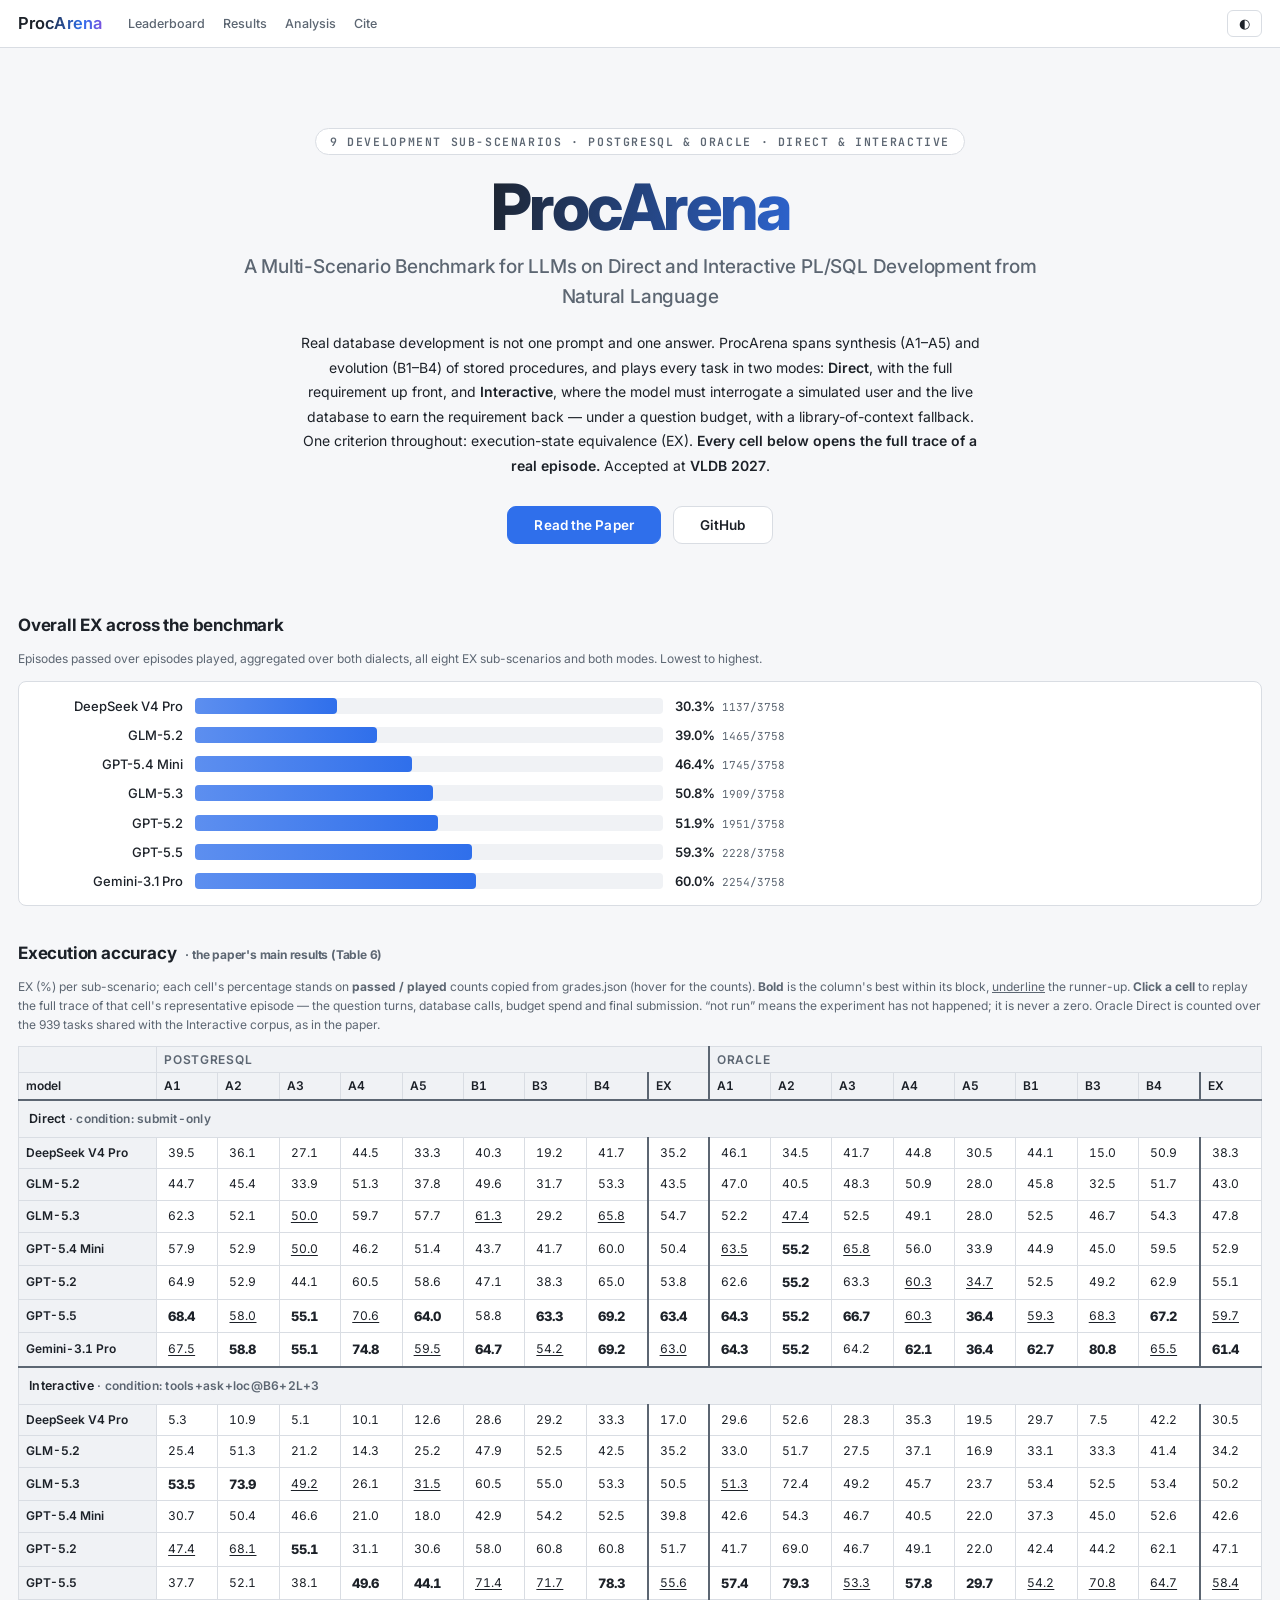
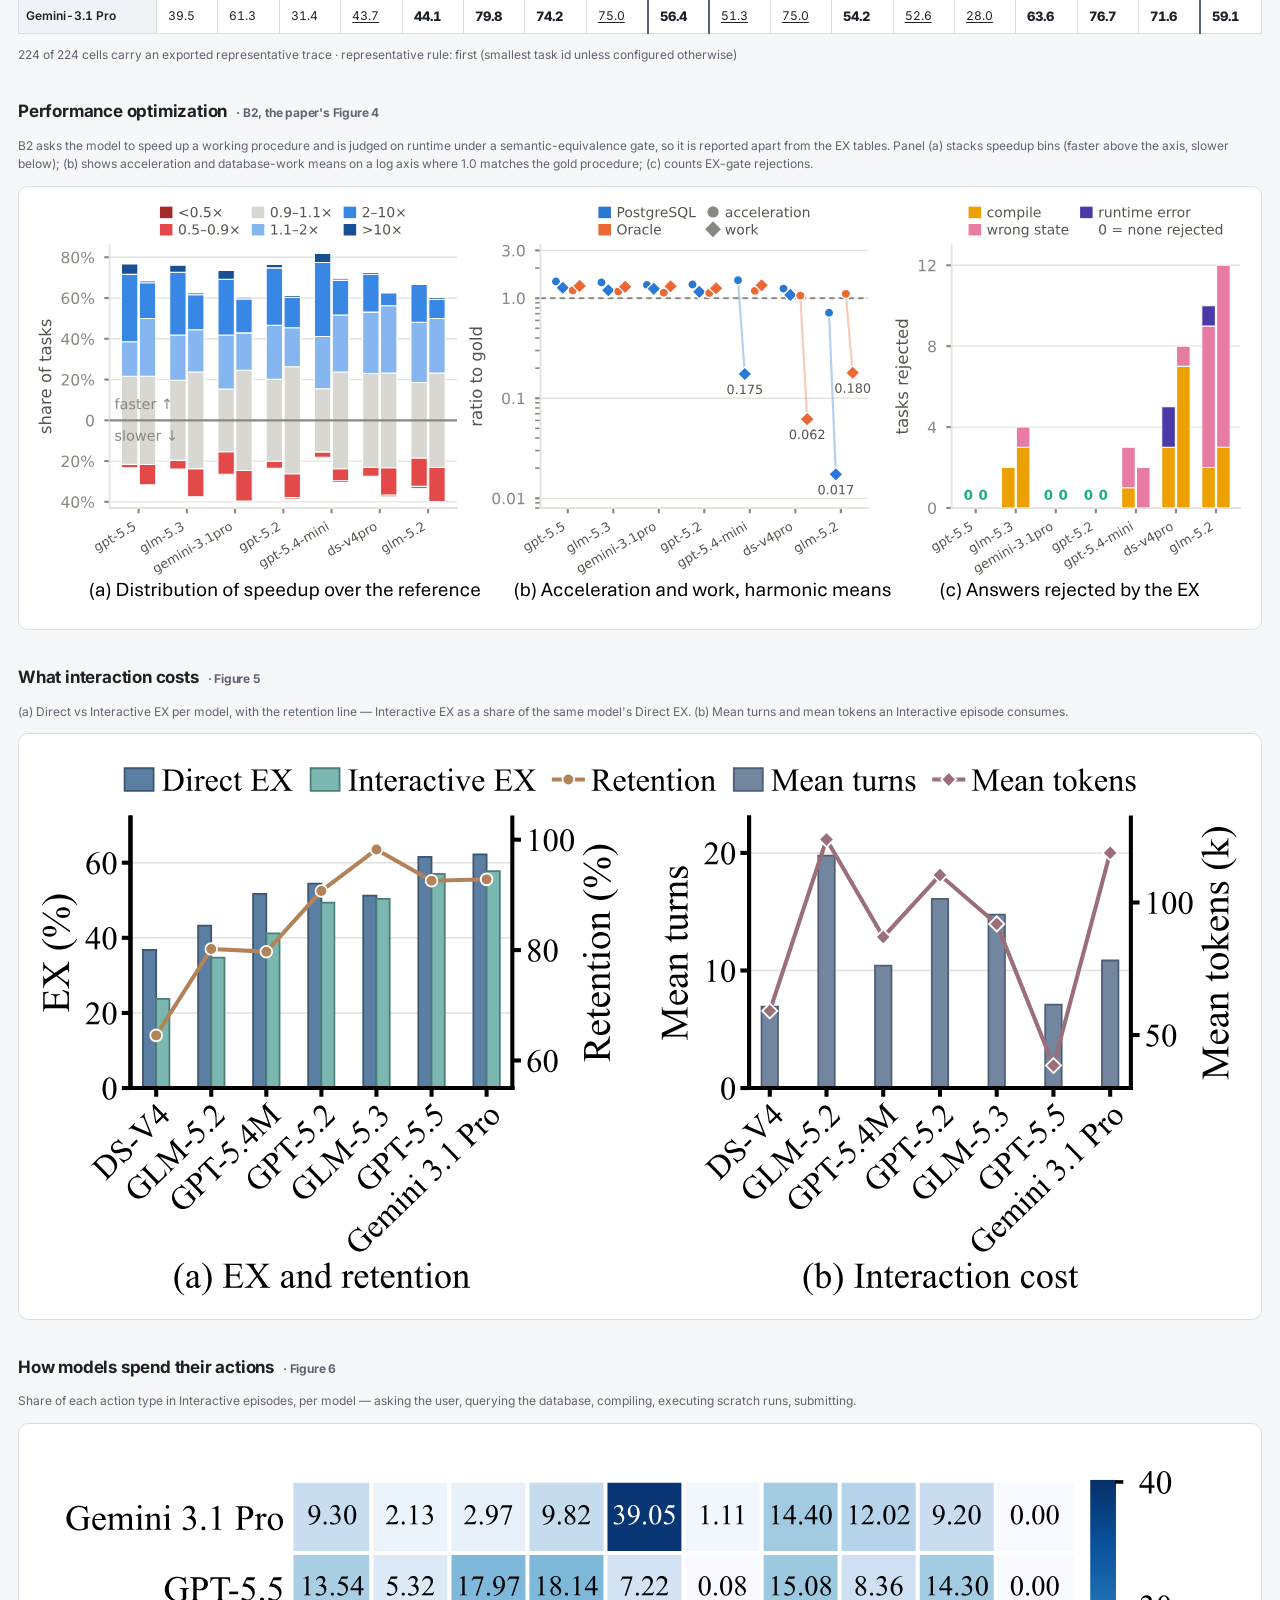
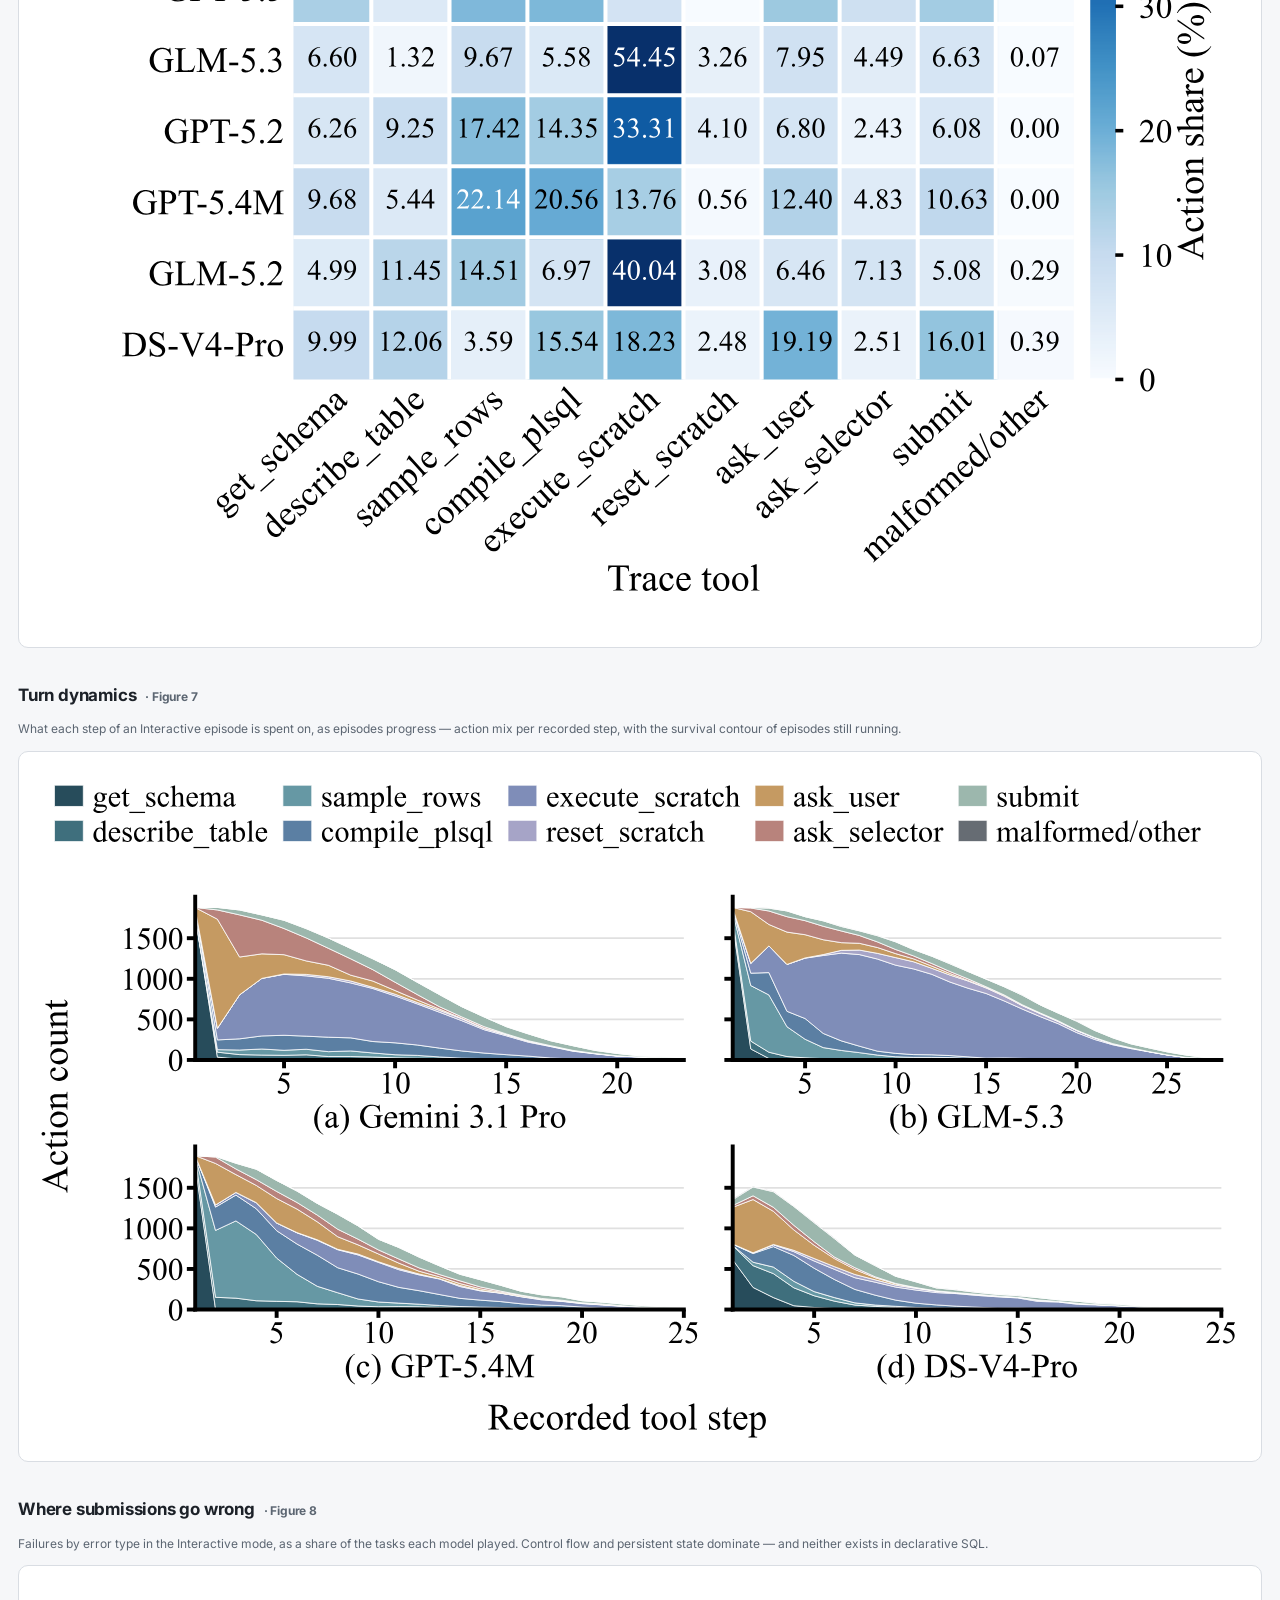
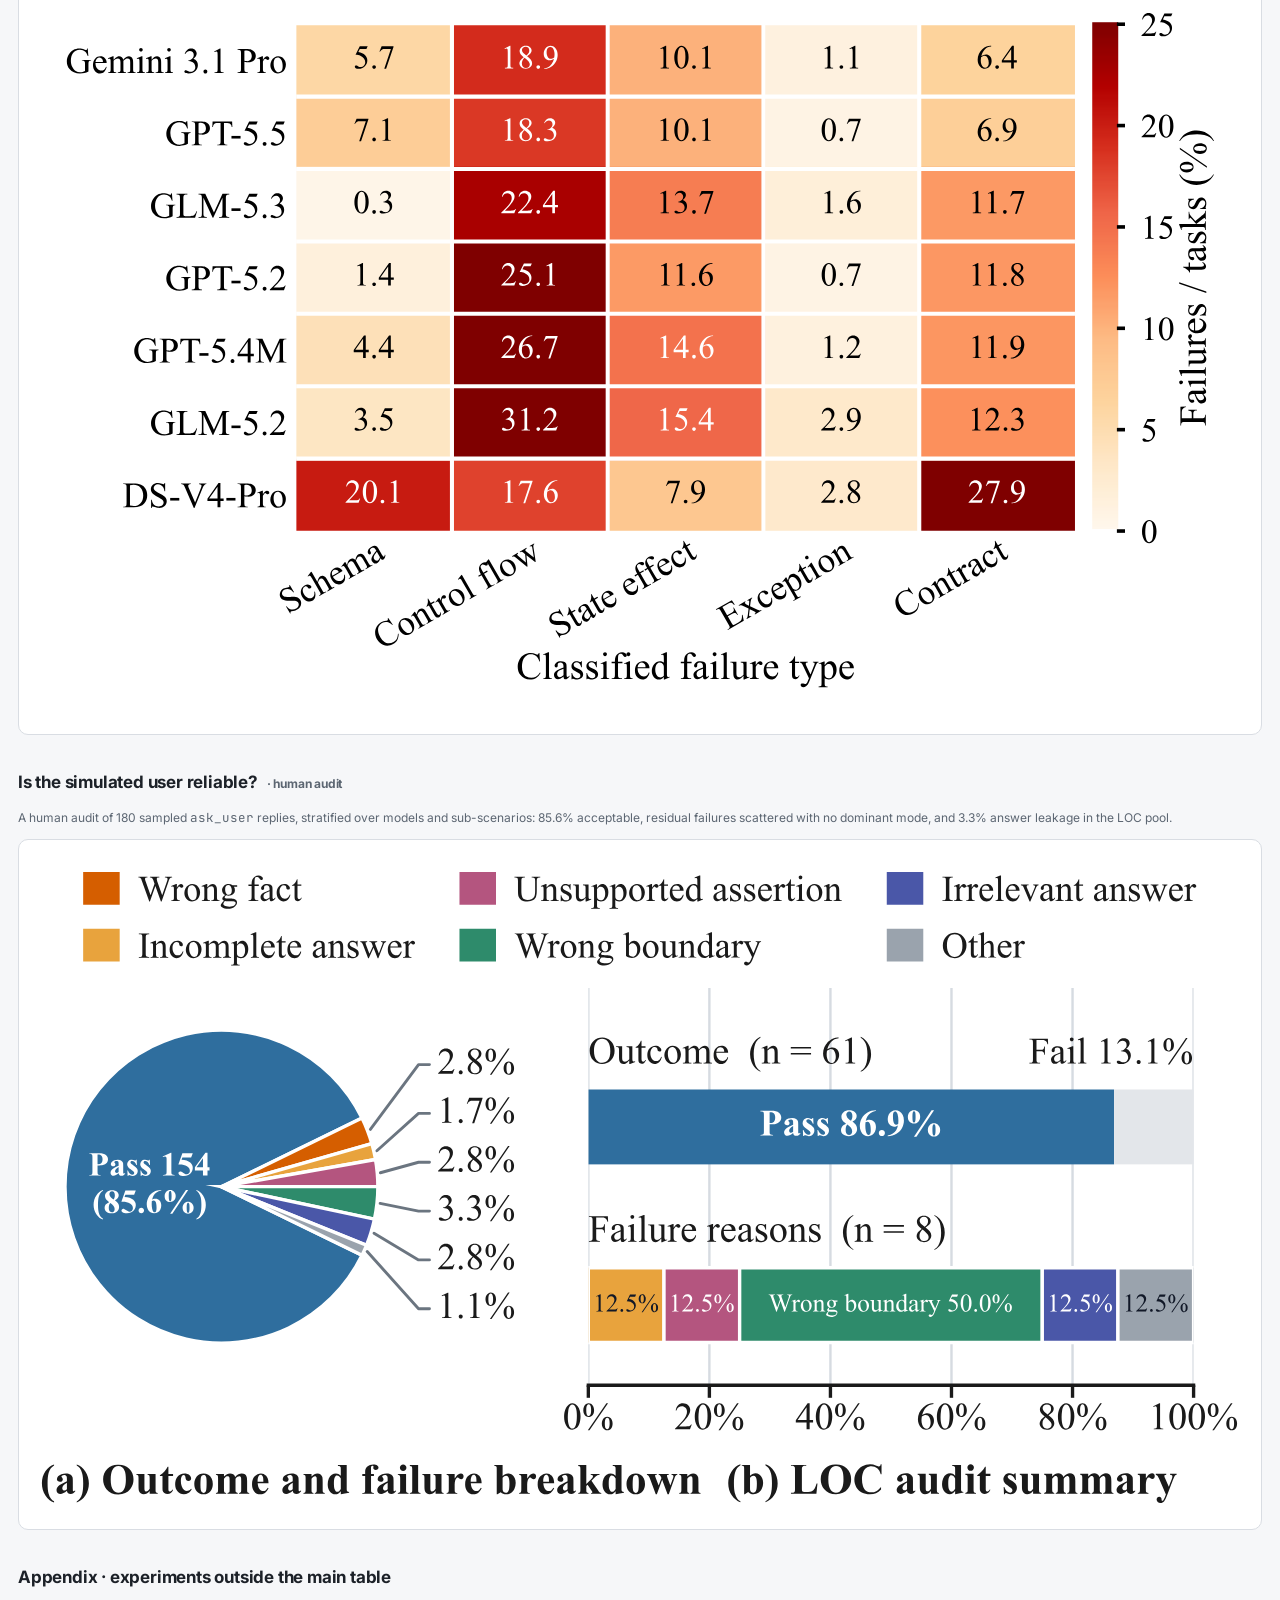
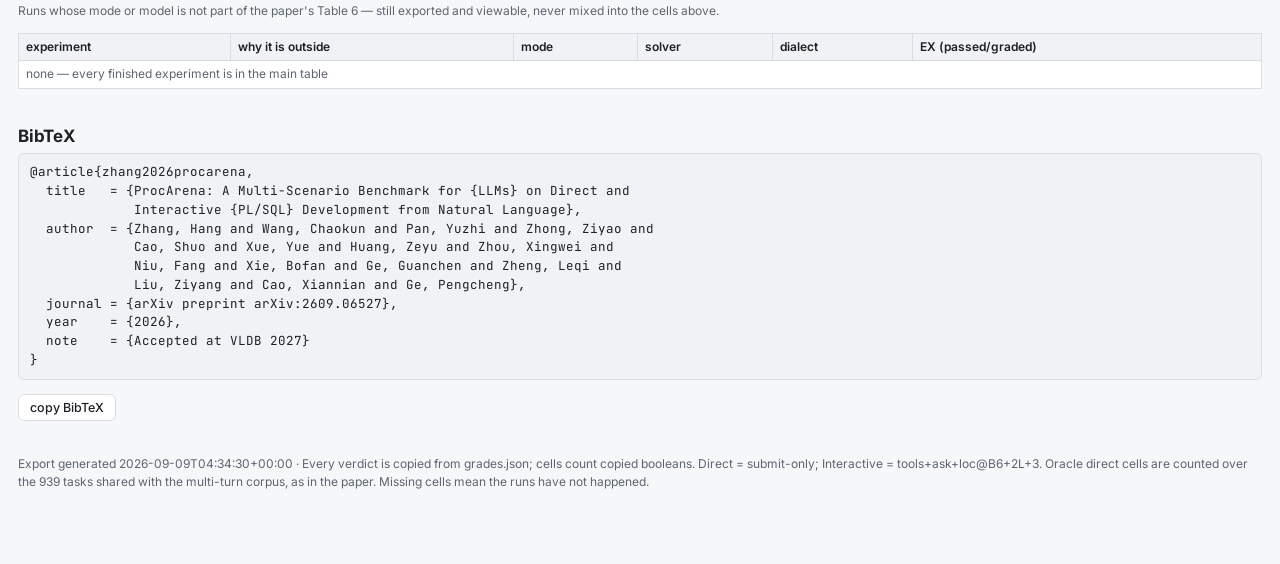
==== commit 886cb13e: "official release data: Table 6 + 224 traces + paper figures" ====
--- a/index.html
+++ b/index.html
@@ -2,13 +2,14 @@
 <html lang="en">
 <head>
 <meta charset="utf-8">
+<link rel="icon" href="data:image/svg+xml,%3Csvg xmlns=%27http://www.w3.org/2000/svg%27 viewBox=%270 0 32 32%27%3E%3Cellipse cx=%2716%27 cy=%277%27 rx=%2712%27 ry=%275%27 fill=%27%234f7cff%27/%3E%3Cpath d=%27M4 7v18c0 2.8 5.4 5 12 5s12-2.2 12-5V7c0 2.8-5.4 5-12 5S4 9.8 4 7z%27 fill=%27%233b5fd9%27/%3E%3C/svg%3E">
 <meta name="viewport" content="width=device-width, initial-scale=1">
-<title>ProcArena — NL-to-PL/SQL benchmark results</title>
+<title>ProcArena — LLMs on Direct and Interactive PL/SQL Development</title>
 <link rel="preconnect" href="https://fonts.googleapis.com">
 <link rel="preconnect" href="https://fonts.gstatic.com" crossorigin>
 <link rel="stylesheet"
       href="https://fonts.googleapis.com/css2?family=Inter:wght@400;500;600;700;800&family=JetBrains+Mono:wght@500;600&display=swap">
-<link rel="stylesheet" href="style.css?v=6">
+<link rel="stylesheet" href="style.css?v=7">
 </head>
 <body>
 
@@ -17,6 +18,7 @@
   <nav class="topnav">
     <a href="#leaderboard">Leaderboard</a>
     <a href="#results">Results</a>
+    <a href="#figures">Analysis</a>
     <a href="#cite">Cite</a>
   </nav>
   <div class="topbar-right">
@@ -28,22 +30,23 @@
 
   <!-- ── hero ─────────────────────────────────────────────────────── -->
   <section class="hero">
-    <p class="hero-kicker">11 lifecycle scenarios · 2 dialects · single &amp; multi-turn</p>
+    <p class="hero-kicker">9 development sub-scenarios · PostgreSQL &amp; Oracle · Direct &amp; Interactive</p>
     <h2 class="hero-title">ProcArena</h2>
-    <p class="hero-sub">A Lifecycle-Oriented Interactive Benchmark for NL-to-PL/SQL</p>
+    <p class="hero-sub">A Multi-Scenario Benchmark for LLMs on Direct and Interactive
+      PL/SQL Development from Natural Language</p>
     <p class="hero-blurb">
-      Real database development is not one prompt and one answer. ProcArena spans the
-      whole PL/SQL lifecycle — synthesis, evolution, transformation — and plays every
-      task in two modes: <b>single-turn</b>, with the full specification up front, and
-      <b>multi-turn</b>, where the model must interrogate a simulated user and the live
-      database to earn the specification back. One criterion throughout:
-      execution-state equivalence (EX). Every cell below opens the full trace of a real
-      episode.
+      Real database development is not one prompt and one answer. ProcArena spans
+      synthesis (A1–A5) and evolution (B1–B4) of stored procedures, and plays every
+      task in two modes: <b>Direct</b>, with the full requirement up front, and
+      <b>Interactive</b>, where the model must interrogate a simulated user and the
+      live database to earn the requirement back — under a question budget, with a
+      library-of-context fallback. One criterion throughout: execution-state
+      equivalence (EX). <b>Every cell below opens the full trace of a real
+      episode.</b> Accepted at <b>VLDB 2027</b>.
     </p>
     <p class="hero-btns">
-      <a class="btn-hero is-soon" href="#" title="link coming soon">Read the Paper</a>
-      <a class="btn-hero btn-hero-ghost is-soon" href="#" title="link coming soon">GitHub</a>
-      <a class="btn-hero btn-hero-ghost is-soon" href="#" title="link coming soon">Data</a>
+      <a class="btn-hero" href="https://arxiv.org/abs/2609.06527">Read the Paper</a>
+      <a class="btn-hero btn-hero-ghost" href="https://github.com/ZhanGHanG9991/PLBench">GitHub</a>
     </p>
   </section>
 
@@ -55,98 +58,105 @@
     <section class="paper-block" id="leaderboard">
       <h3>Overall EX across the benchmark</h3>
       <p class="muted small">Episodes passed over episodes played, aggregated over both
-        dialects, all sub-scenarios and both interaction modes. Lowest to highest.</p>
+        dialects, all eight EX sub-scenarios and both modes. Lowest to highest.</p>
       <div class="fig" id="lb"></div>
     </section>
 
-    <!-- single-turn EX -->
+    <!-- the paper's Table 6: Direct + Interactive EX -->
     <section class="paper-block" id="results">
-      <h3>Single-turn EX
-        <span class="muted small" id="t4-cond"></span></h3>
-      <p class="muted small">Each cell is <b>passed / graded</b> episodes, copied from
-        grades.json. <b>Click a cell</b> to replay the full trace of that cell's
-        representative episode. “not run” means the experiment has not happened —
-        it is never a zero.</p>
-      <div class="table-tools" id="t4-tools"></div>
-      <div class="scroll-x"><table class="grid ptable ctable" id="t4"></table></div>
+      <h3>Execution accuracy <span class="muted small">· the paper's main results
+        (Table&nbsp;6)</span></h3>
+      <p class="muted small">EX (%) per sub-scenario; each cell's percentage stands on
+        <b>passed / played</b> counts copied from grades.json (hover for the counts).
+        <b>Bold</b> is the column's best within its block, <u>underline</u> the runner-up.
+        <b>Click a cell</b> to replay the full trace of that cell's representative
+        episode — the question turns, database calls, budget spend and final submission.
+        “not run” means the experiment has not happened; it is never a zero.
+        Oracle Direct is counted over the 939 tasks shared with the Interactive corpus,
+        as in the paper.</p>
+      <div class="scroll-x"><table class="grid ptable ctable t6" id="t6"></table></div>
+      <p class="muted small" id="t6-note"></p>
     </section>
 
-    <!-- multi-turn EX -->
-    <section class="paper-block">
-      <h3>Multi-turn EX
-        <span class="muted small" id="t5-cond"></span></h3>
-      <p class="muted small">Same tasks as the single-turn table with the specification withheld:
-        the solver must ask the simulated user and query the database, then submit.
-        Cells link to traces; where both modes ran, the trace pages cross-link the
-        same task's other mode.</p>
-      <div class="table-tools" id="t5-tools"></div>
-      <div class="scroll-x"><table class="grid ptable ctable" id="t5"></table></div>
+    <!-- paper figures, verbatim -->
+    <section class="paper-block" id="figures">
+      <h3>Performance optimization <span class="muted small">· B2, the paper's
+        Figure&nbsp;4</span></h3>
+      <p class="muted small">B2 asks the model to speed up a working procedure and is
+        judged on runtime under a semantic-equivalence gate, so it is reported apart
+        from the EX tables. Panel (a) stacks speedup bins (faster above the axis,
+        slower below); (b) shows acceleration and database-work means on a log axis
+        where 1.0 matches the gold procedure; (c) counts EX-gate rejections.</p>
+      <figure class="paperfig"><img src="figures/b2.svg"
+        alt="B2 performance optimization: speedup bins, acceleration vs work, rejections"></figure>
     </section>
 
-    <!-- interaction ability: retention vs turns (paper Fig. 2) -->
     <section class="paper-block">
-      <h3>Interaction ability</h3>
-      <p class="muted small">What interaction buys, and what it costs. Vertical:
-        <b>retention</b> — multi-turn EX as a share of the same model's single-turn EX
-        (how much capability survives having to elicit the spec). Horizontal: mean steps
-        a multi-turn episode consumes. Point size gives single-turn EX; dashed lines mark
-        the medians. Upper-left asks well; lower-right spends without gaining.</p>
-      <div class="fig" id="fig2"></div>
+      <h3>What interaction costs <span class="muted small">· Figure&nbsp;5</span></h3>
+      <p class="muted small">(a) Direct vs Interactive EX per model, with the retention
+        line — Interactive EX as a share of the same model's Direct EX. (b) Mean turns
+        and mean tokens an Interactive episode consumes.</p>
+      <figure class="paperfig"><img src="figures/interaction_retention.svg"
+        alt="Direct vs Interactive EX with retention; mean turns and tokens"></figure>
     </section>
 
-    <!-- action distribution (paper Fig. 3) -->
     <section class="paper-block">
-      <h3>Action distribution</h3>
-      <p class="muted small">How each model spends its multi-turn actions, as a share of
-        all its tool calls — with multi-turn EX alongside on a shared row axis, so one
-        horizontal scan connects a model's habits to its score.</p>
-      <div class="fig" id="fig3"></div>
+      <h3>How models spend their actions <span class="muted small">· Figure&nbsp;6</span></h3>
+      <p class="muted small">Share of each action type in Interactive episodes, per
+        model — asking the user, querying the database, compiling, executing scratch
+        runs, submitting.</p>
+      <figure class="paperfig"><img src="figures/action_analysis.svg"
+        alt="Action distribution per model in the Interactive mode"></figure>
     </section>
 
-    <!-- failure attribution (stands in for paper Fig. 5) -->
     <section class="paper-block">
-      <h3>Failure attribution</h3>
-      <p class="muted small">Share of episodes lost to each cause. A <b>specification
-        error</b> means the solver never recovered the full oracle — it wrote against
-        wrong or missing requirements; an <b>implementation error</b> means information
-        was complete and the code is still wrong. The paper's finer five-way taxonomy
-        slots in here once it is run.</p>
-      <div class="fig" id="fig5"></div>
+      <h3>Turn dynamics <span class="muted small">· Figure&nbsp;7</span></h3>
+      <p class="muted small">What each step of an Interactive episode is spent on, as
+        episodes progress — action mix per recorded step, with the survival contour of
+        episodes still running.</p>
+      <figure class="paperfig"><img src="figures/turn_dynamics.svg"
+        alt="Per-step action composition over the course of Interactive episodes"></figure>
     </section>
 
-    <!-- B2 performance -->
     <section class="paper-block">
-      <h3>Performance optimisation (the B2 scenario)</h3>
-      <p class="muted small">B2 is graded on runtime, not just EX: the numbers below are
-        copied from each run's grades.json performance summary.</p>
-      <div class="scroll-x"><table class="grid ptable" id="t6"></table></div>
+      <h3>Where submissions go wrong <span class="muted small">· Figure&nbsp;8</span></h3>
+      <p class="muted small">Failures by error type in the Interactive mode, as a share
+        of the tasks each model played. Control flow and persistent state dominate —
+        and neither exists in declarative SQL.</p>
+      <figure class="paperfig"><img src="figures/error_analysis.svg"
+        alt="Failure taxonomy per model: schema, control flow, state effect, exception, contract"></figure>
     </section>
 
-    <!-- hardening ablation -->
     <section class="paper-block">
-      <h3>Hardening ablation</h3>
-      <p class="muted small">The same episodes replayed on the un-hardened corpus
-        (contradictions removed). Pairs are matched full-tier vs ablated runs.</p>
-      <div class="scroll-x"><table class="grid ptable" id="t7"></table></div>
+      <h3>Is the simulated user reliable? <span class="muted small">· human audit</span></h3>
+      <p class="muted small">A human audit of 180 sampled <code>ask_user</code> replies,
+        stratified over models and sub-scenarios: 85.6% acceptable, residual failures
+        scattered with no dominant mode, and 3.3% answer leakage in the LOC pool.</p>
+      <figure class="paperfig"><img src="figures/human.svg"
+        alt="Human audit of simulator replies: acceptability and leakage"></figure>
     </section>
 
-    <!-- extra conditions: everything kept out of the main tables -->
+    <!-- experiments kept out of the main table -->
     <section class="paper-block">
-      <h3>Appendix · runs outside the main tables</h3>
-      <p class="muted small">Budgeted (@B), submit-only, ablated-tier and one-off variant
-        runs — exported, viewable, but not mixed into the EX tables above.</p>
+      <h3>Appendix · experiments outside the main table</h3>
+      <p class="muted small">Runs whose mode or model is not part of the paper's
+        Table&nbsp;6 — still exported and viewable, never mixed into the cells above.</p>
       <div class="scroll-x"><table class="grid ptable" id="extra"></table></div>
     </section>
 
-    <!-- team + bibtex -->
+    <!-- bibtex -->
     <section class="paper-block" id="cite">
       <h3>BibTeX</h3>
-      <p class="muted small">Author list will appear with the paper release.</p>
-      <pre class="block wrap" id="bibtex">@misc{procarena2026,
-  title  = {ProcArena: A Lifecycle-Oriented Interactive Benchmark for NL-to-PL/SQL},
-  author = {(to appear with the paper)},
-  year   = {2026},
-  note   = {Preprint. Links on this page will be populated on release.}
+      <pre class="block wrap" id="bibtex">@article{zhang2026procarena,
+  title   = {ProcArena: A Multi-Scenario Benchmark for {LLMs} on Direct and
+             Interactive {PL/SQL} Development from Natural Language},
+  author  = {Zhang, Hang and Wang, Chaokun and Pan, Yuzhi and Zhong, Ziyao and
+             Cao, Shuo and Xue, Yue and Huang, Zeyu and Zhou, Xingwei and
+             Niu, Fang and Xie, Bofan and Ge, Guanchen and Zheng, Leqi and
+             Liu, Ziyang and Cao, Xiannian and Ge, Pengcheng},
+  journal = {arXiv preprint arXiv:2609.06527},
+  year    = {2026},
+  note    = {Accepted at VLDB 2027}
 }</pre>
       <p><button class="btn" id="copy-bib">copy BibTeX</button></p>
     </section>
@@ -155,6 +165,6 @@
   </div>
 </main>
 
-<script src="stats.js?v=6"></script>
+<script src="stats.js?v=7"></script>
 </body>
 </html>
--- a/style.css
+++ b/style.css
@@ -644,3 +644,19 @@
   .lb-label { font-size: 11.5px; }
   .lb-val { font-size: 11.5px; gap: 4px; }
 }
+
+/* ── v7: the merged Table 6 + paper figures ───────────────────────── */
+
+.t6 th.t6-group { font-size: 12px; letter-spacing: .06em; text-transform: uppercase;
+  color: var(--text-dim); border-bottom: none; padding-bottom: 2px; }
+.t6 tbody tr.t6-block th { text-align: left; background: var(--surface-2);
+  font-size: 12.5px; letter-spacing: .02em; padding: 8px 10px;
+  border-top: 2px solid var(--text-dim); }
+.t6 td.excell u { text-decoration: underline; text-underline-offset: 2px; }
+.t6 td.excell b { font-weight: 800; }
+
+.paperfig { margin: 12px 0 0; border: 1px solid var(--border); border-radius: 10px;
+  background: #fff; padding: 14px; }
+.paperfig img { display: block; width: 100%; height: auto; }
+
+.chip-spent { margin-left: auto; color: var(--text-dim); font-weight: 600; }
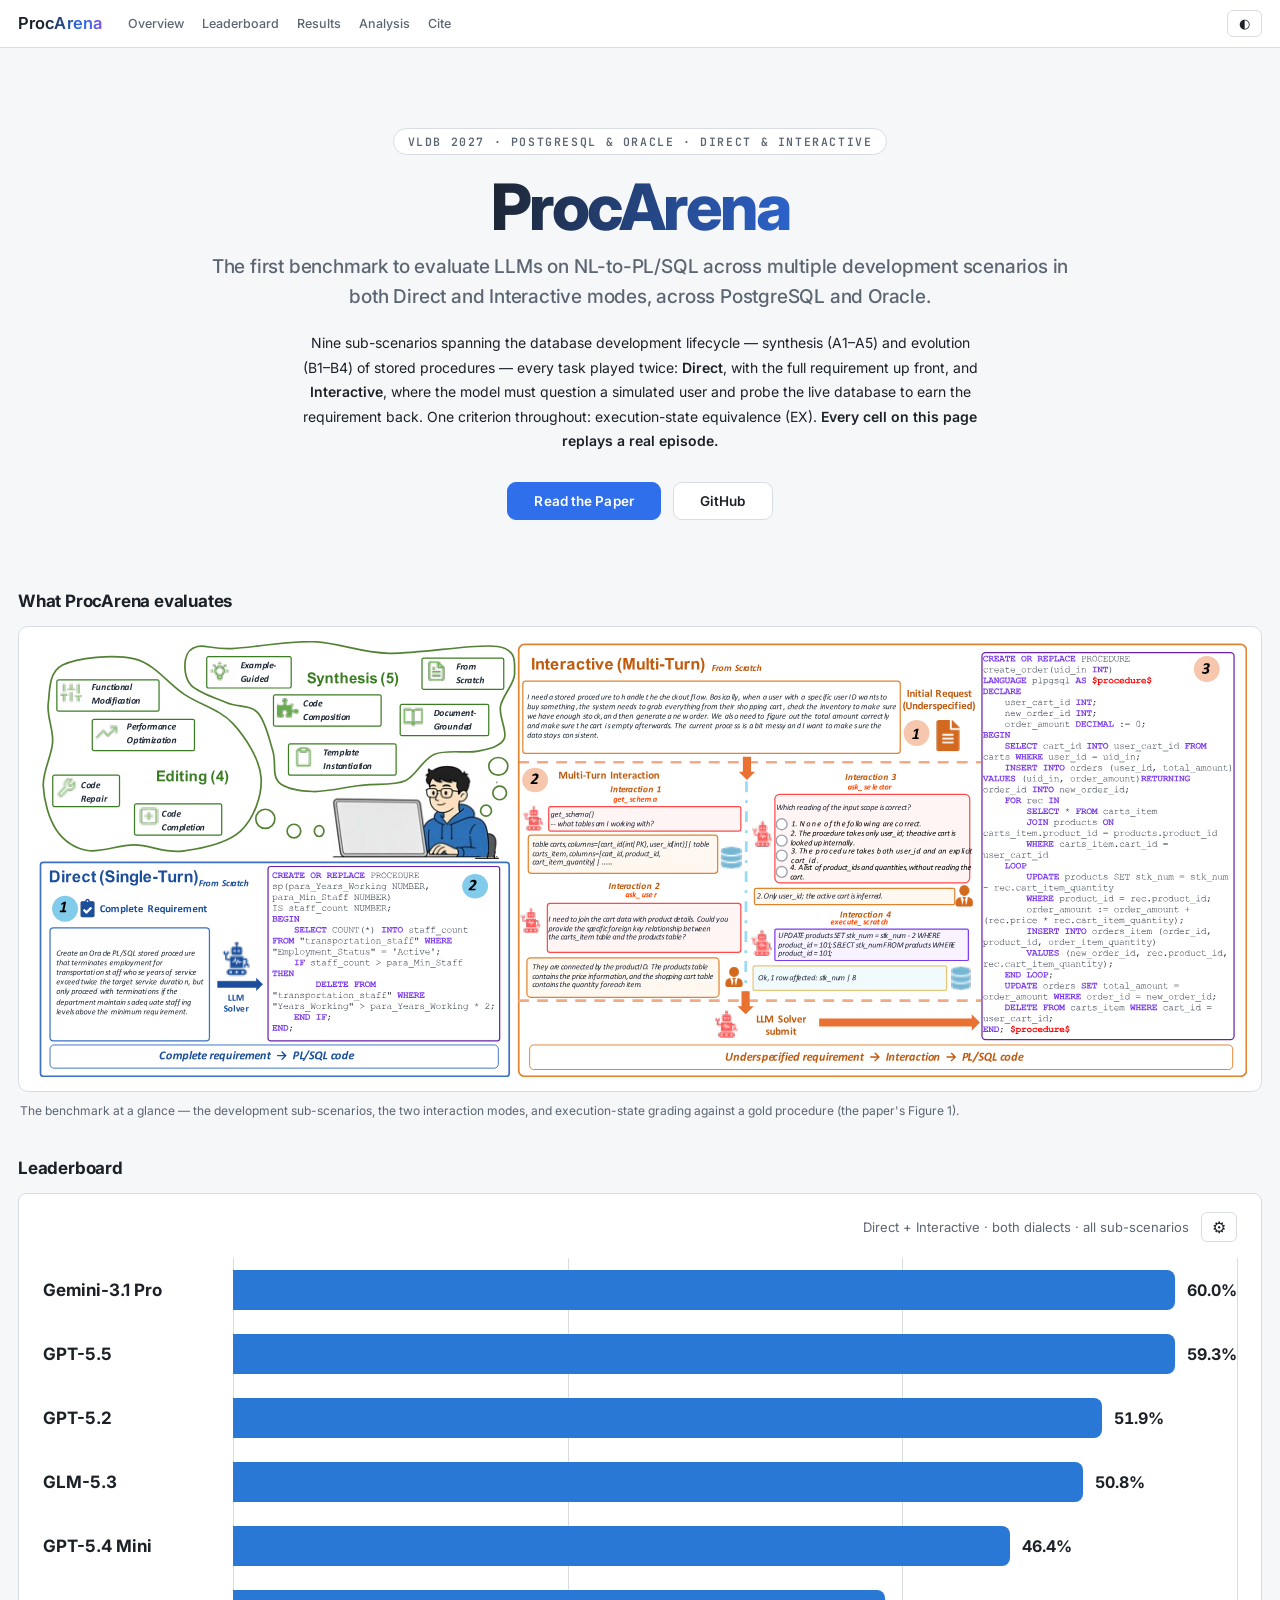
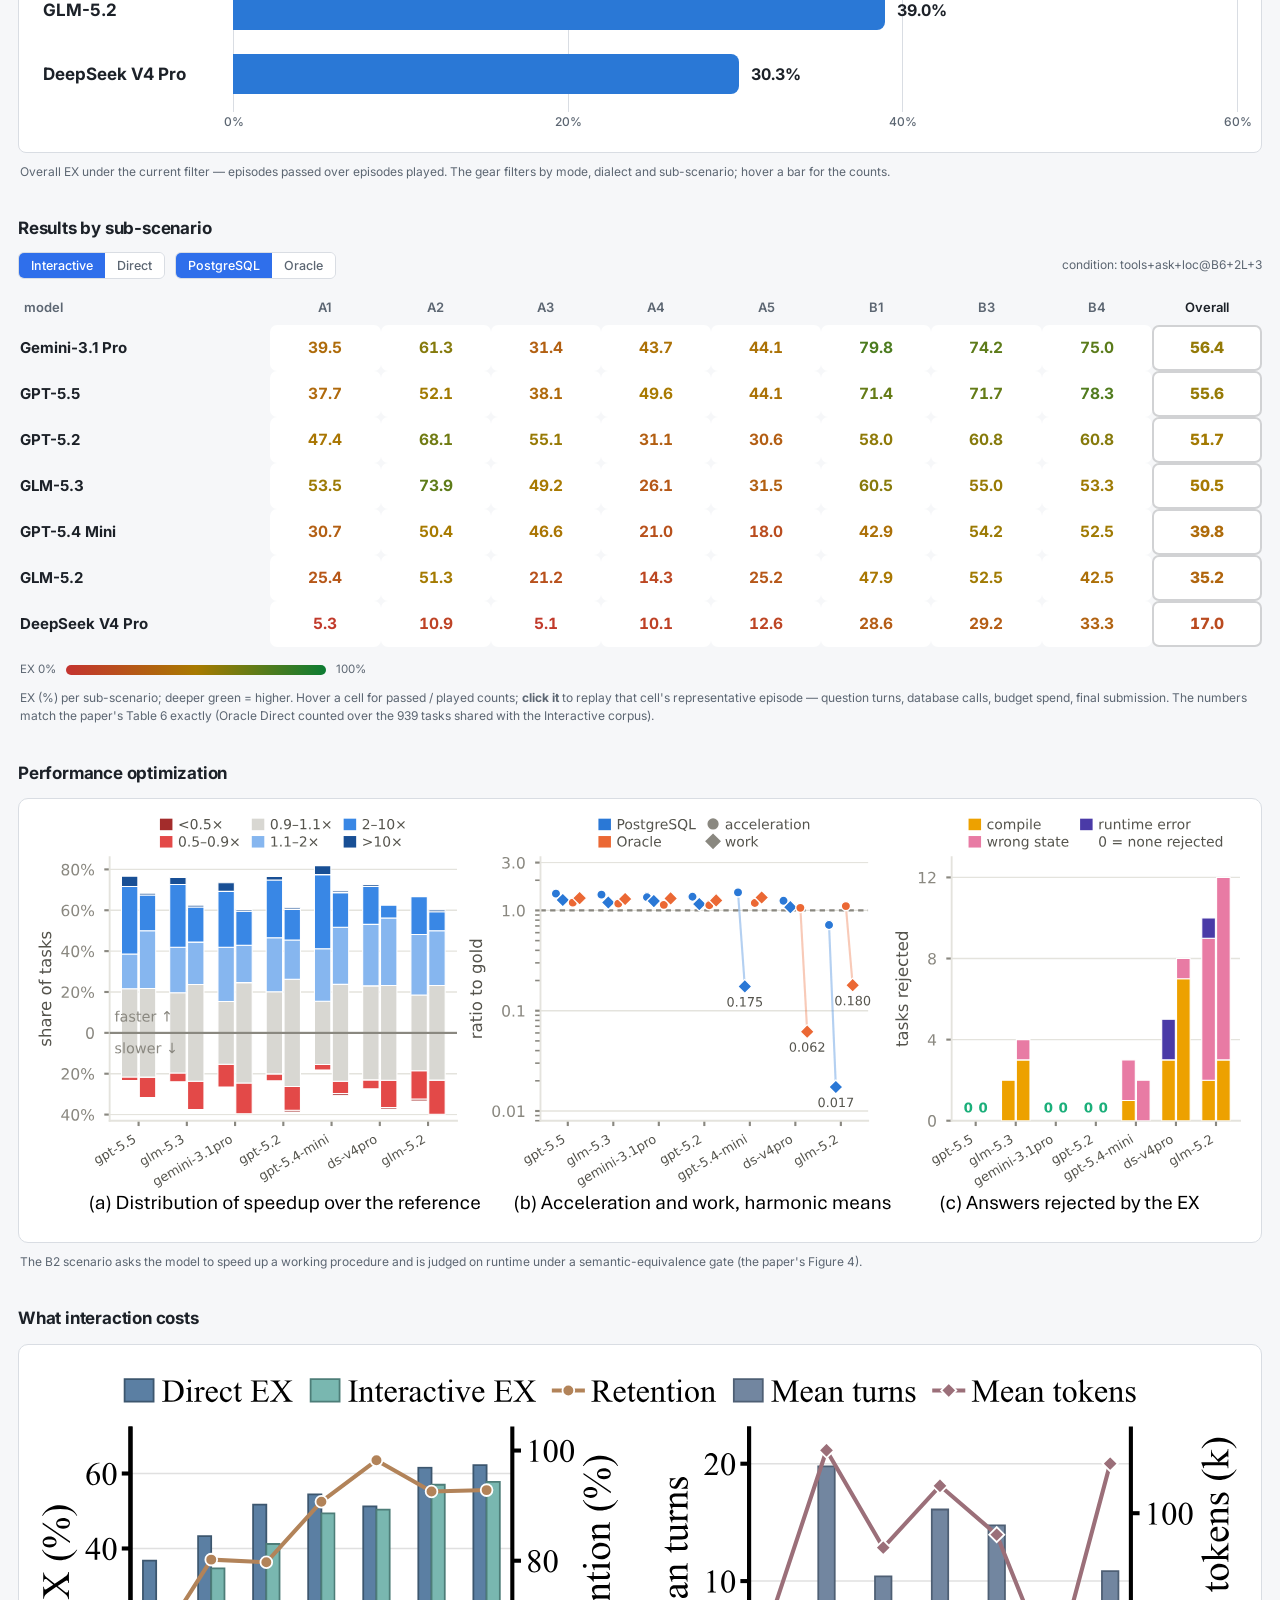
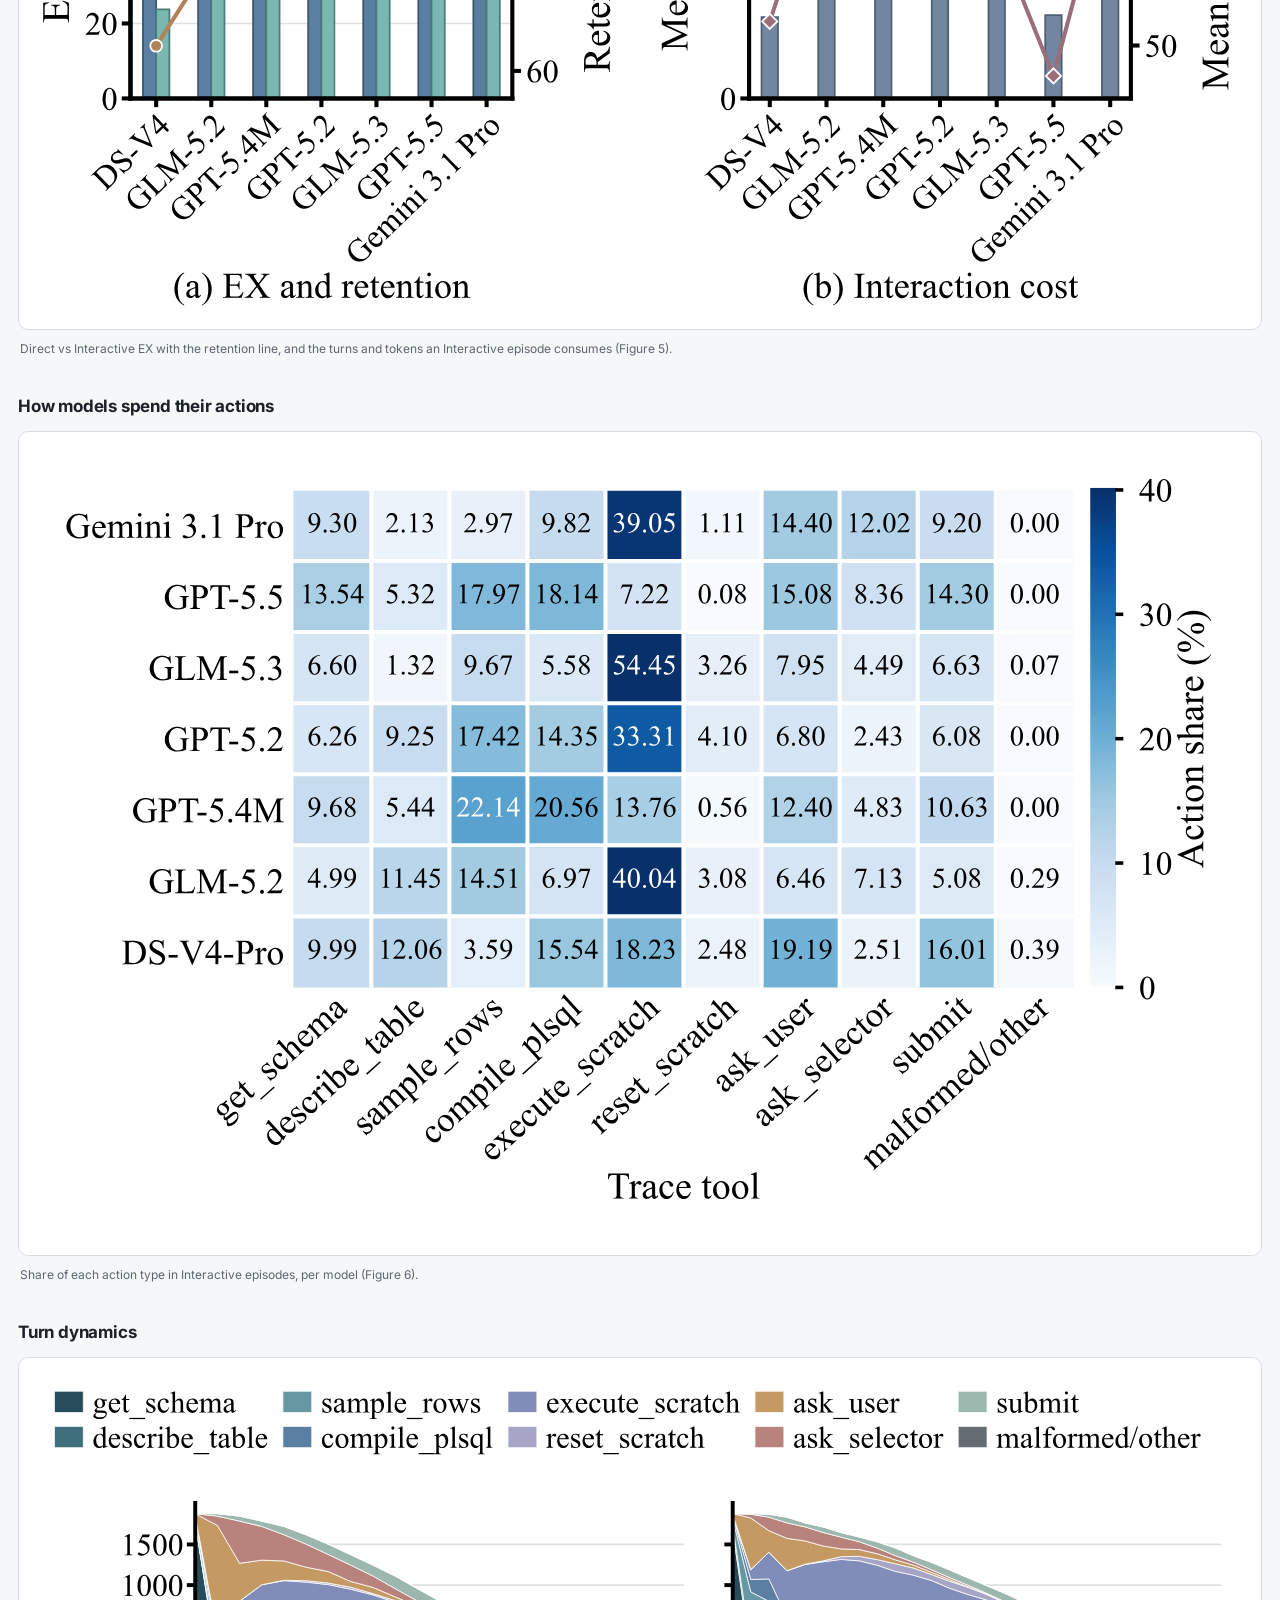
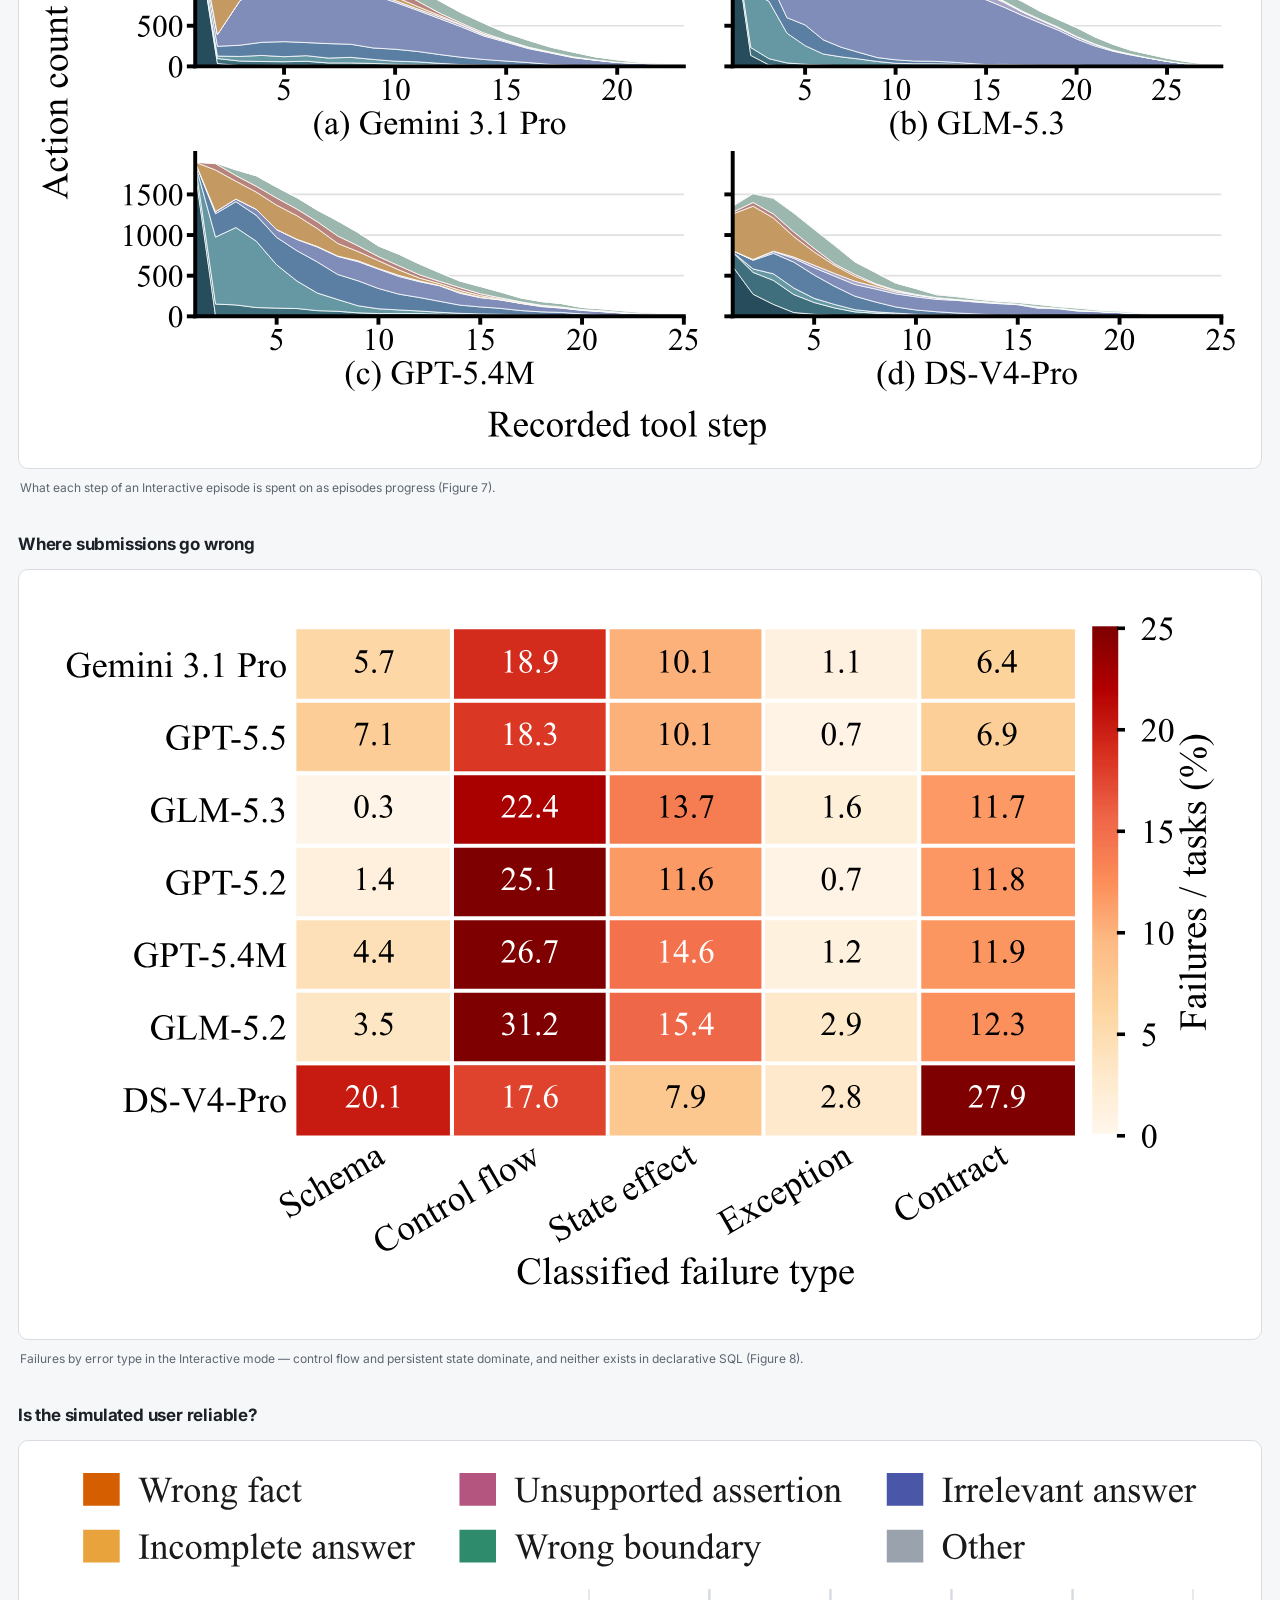
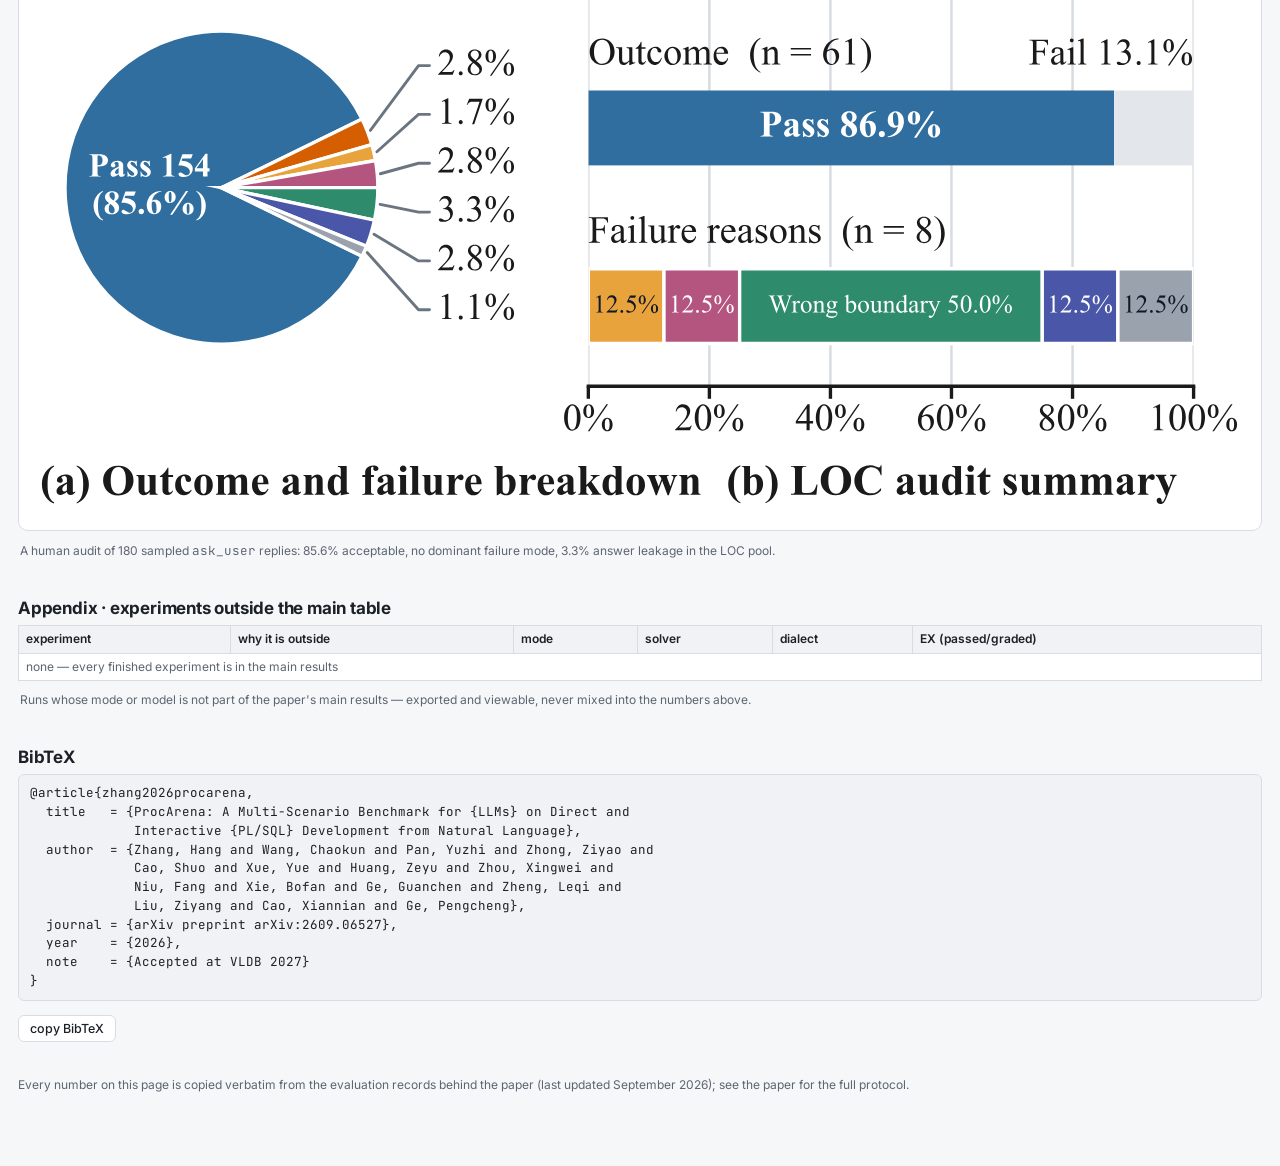
==== commit 16fbf51a: "redesign stats page: hero copy, Fig1 overview, filterable leaderboard, colored-number table" ====
--- a/index.html
+++ b/index.html
@@ -9,13 +9,14 @@
 <link rel="preconnect" href="https://fonts.gstatic.com" crossorigin>
 <link rel="stylesheet"
       href="https://fonts.googleapis.com/css2?family=Inter:wght@400;500;600;700;800&family=JetBrains+Mono:wght@500;600&display=swap">
-<link rel="stylesheet" href="style.css?v=7">
+<link rel="stylesheet" href="style.css?v=9">
 </head>
 <body>
 
 <header class="topbar">
   <h1 class="brand">ProcArena</h1>
   <nav class="topnav">
+    <a href="#overview">Overview</a>
     <a href="#leaderboard">Leaderboard</a>
     <a href="#results">Results</a>
     <a href="#figures">Analysis</a>
@@ -30,19 +31,18 @@
 
   <!-- ── hero ─────────────────────────────────────────────────────── -->
   <section class="hero">
-    <p class="hero-kicker">9 development sub-scenarios · PostgreSQL &amp; Oracle · Direct &amp; Interactive</p>
+    <p class="hero-kicker">VLDB 2027 · PostgreSQL &amp; Oracle · Direct &amp; Interactive</p>
     <h2 class="hero-title">ProcArena</h2>
-    <p class="hero-sub">A Multi-Scenario Benchmark for LLMs on Direct and Interactive
-      PL/SQL Development from Natural Language</p>
+    <p class="hero-sub">The first benchmark to evaluate LLMs on NL-to-PL/SQL across
+      multiple development scenarios in both Direct and Interactive modes,
+      across PostgreSQL and Oracle.</p>
     <p class="hero-blurb">
-      Real database development is not one prompt and one answer. ProcArena spans
-      synthesis (A1–A5) and evolution (B1–B4) of stored procedures, and plays every
-      task in two modes: <b>Direct</b>, with the full requirement up front, and
-      <b>Interactive</b>, where the model must interrogate a simulated user and the
-      live database to earn the requirement back — under a question budget, with a
-      library-of-context fallback. One criterion throughout: execution-state
-      equivalence (EX). <b>Every cell below opens the full trace of a real
-      episode.</b> Accepted at <b>VLDB 2027</b>.
+      Nine sub-scenarios spanning the database development lifecycle — synthesis
+      (A1–A5) and evolution (B1–B4) of stored procedures — every task played twice:
+      <b>Direct</b>, with the full requirement up front, and <b>Interactive</b>,
+      where the model must question a simulated user and probe the live database to
+      earn the requirement back. One criterion throughout: execution-state
+      equivalence (EX). <b>Every cell on this page replays a real episode.</b>
     </p>
     <p class="hero-btns">
       <a class="btn-hero" href="https://arxiv.org/abs/2609.06527">Read the Paper</a>
@@ -54,94 +54,96 @@
 
   <div id="content" hidden>
 
+    <!-- what ProcArena is (the paper's Figure 1) -->
+    <section class="paper-block" id="overview">
+      <h3>What ProcArena evaluates</h3>
+      <figure class="paperfig"><img src="figures/intro.svg"
+        alt="ProcArena overview: development scenarios, Direct and Interactive modes, execution-state grading"></figure>
+      <p class="figcap">The benchmark at a glance — the development sub-scenarios, the
+        two interaction modes, and execution-state grading against a gold procedure
+        (the paper's Figure&nbsp;1).</p>
+    </section>
+
     <!-- overall leaderboard -->
     <section class="paper-block" id="leaderboard">
-      <h3>Overall EX across the benchmark</h3>
-      <p class="muted small">Episodes passed over episodes played, aggregated over both
-        dialects, all eight EX sub-scenarios and both modes. Lowest to highest.</p>
-      <div class="fig" id="lb"></div>
+      <h3>Leaderboard</h3>
+      <div class="fig lbwrap" id="lb"></div>
+      <p class="figcap">Overall EX under the current filter — episodes passed over
+        episodes played. The gear filters by mode, dialect and sub-scenario;
+        hover a bar for the counts.</p>
     </section>
 
-    <!-- the paper's Table 6: Direct + Interactive EX -->
+    <!-- main results with mode / dialect switches -->
     <section class="paper-block" id="results">
-      <h3>Execution accuracy <span class="muted small">· the paper's main results
-        (Table&nbsp;6)</span></h3>
-      <p class="muted small">EX (%) per sub-scenario; each cell's percentage stands on
-        <b>passed / played</b> counts copied from grades.json (hover for the counts).
-        <b>Bold</b> is the column's best within its block, <u>underline</u> the runner-up.
-        <b>Click a cell</b> to replay the full trace of that cell's representative
-        episode — the question turns, database calls, budget spend and final submission.
-        “not run” means the experiment has not happened; it is never a zero.
-        Oracle Direct is counted over the 939 tasks shared with the Interactive corpus,
-        as in the paper.</p>
-      <div class="scroll-x"><table class="grid ptable ctable t6" id="t6"></table></div>
-      <p class="muted small" id="t6-note"></p>
+      <h3>Results by sub-scenario</h3>
+      <div class="table-tools" id="t6-tools"></div>
+      <div class="scroll-x"><table class="grid t6" id="t6"></table></div>
+      <div class="rampbar" id="t6-ramp"></div>
+      <p class="figcap" id="t6-note">EX (%) per sub-scenario; deeper green = higher.
+        Hover a cell for passed / played counts; <b>click it</b> to replay that cell's
+        representative episode — question turns, database calls, budget spend, final
+        submission. The numbers match the paper's Table&nbsp;6 exactly (Oracle Direct
+        counted over the 939 tasks shared with the Interactive corpus).</p>
     </section>
 
     <!-- paper figures, verbatim -->
     <section class="paper-block" id="figures">
-      <h3>Performance optimization <span class="muted small">· B2, the paper's
-        Figure&nbsp;4</span></h3>
-      <p class="muted small">B2 asks the model to speed up a working procedure and is
-        judged on runtime under a semantic-equivalence gate, so it is reported apart
-        from the EX tables. Panel (a) stacks speedup bins (faster above the axis,
-        slower below); (b) shows acceleration and database-work means on a log axis
-        where 1.0 matches the gold procedure; (c) counts EX-gate rejections.</p>
+      <h3>Performance optimization</h3>
       <figure class="paperfig"><img src="figures/b2.svg"
         alt="B2 performance optimization: speedup bins, acceleration vs work, rejections"></figure>
+      <p class="figcap">The B2 scenario asks the model to speed up a working procedure
+        and is judged on runtime under a semantic-equivalence gate (the paper's
+        Figure&nbsp;4).</p>
     </section>
 
     <section class="paper-block">
-      <h3>What interaction costs <span class="muted small">· Figure&nbsp;5</span></h3>
-      <p class="muted small">(a) Direct vs Interactive EX per model, with the retention
-        line — Interactive EX as a share of the same model's Direct EX. (b) Mean turns
-        and mean tokens an Interactive episode consumes.</p>
+      <h3>What interaction costs</h3>
       <figure class="paperfig"><img src="figures/interaction_retention.svg"
         alt="Direct vs Interactive EX with retention; mean turns and tokens"></figure>
+      <p class="figcap">Direct vs Interactive EX with the retention line, and the
+        turns and tokens an Interactive episode consumes (Figure&nbsp;5).</p>
     </section>
 
     <section class="paper-block">
-      <h3>How models spend their actions <span class="muted small">· Figure&nbsp;6</span></h3>
-      <p class="muted small">Share of each action type in Interactive episodes, per
-        model — asking the user, querying the database, compiling, executing scratch
-        runs, submitting.</p>
+      <h3>How models spend their actions</h3>
       <figure class="paperfig"><img src="figures/action_analysis.svg"
         alt="Action distribution per model in the Interactive mode"></figure>
+      <p class="figcap">Share of each action type in Interactive episodes, per model
+        (Figure&nbsp;6).</p>
     </section>
 
     <section class="paper-block">
-      <h3>Turn dynamics <span class="muted small">· Figure&nbsp;7</span></h3>
-      <p class="muted small">What each step of an Interactive episode is spent on, as
-        episodes progress — action mix per recorded step, with the survival contour of
-        episodes still running.</p>
+      <h3>Turn dynamics</h3>
       <figure class="paperfig"><img src="figures/turn_dynamics.svg"
         alt="Per-step action composition over the course of Interactive episodes"></figure>
+      <p class="figcap">What each step of an Interactive episode is spent on as
+        episodes progress (Figure&nbsp;7).</p>
     </section>
 
     <section class="paper-block">
-      <h3>Where submissions go wrong <span class="muted small">· Figure&nbsp;8</span></h3>
-      <p class="muted small">Failures by error type in the Interactive mode, as a share
-        of the tasks each model played. Control flow and persistent state dominate —
-        and neither exists in declarative SQL.</p>
+      <h3>Where submissions go wrong</h3>
       <figure class="paperfig"><img src="figures/error_analysis.svg"
         alt="Failure taxonomy per model: schema, control flow, state effect, exception, contract"></figure>
+      <p class="figcap">Failures by error type in the Interactive mode — control flow
+        and persistent state dominate, and neither exists in declarative SQL
+        (Figure&nbsp;8).</p>
     </section>
 
     <section class="paper-block">
-      <h3>Is the simulated user reliable? <span class="muted small">· human audit</span></h3>
-      <p class="muted small">A human audit of 180 sampled <code>ask_user</code> replies,
-        stratified over models and sub-scenarios: 85.6% acceptable, residual failures
-        scattered with no dominant mode, and 3.3% answer leakage in the LOC pool.</p>
+      <h3>Is the simulated user reliable?</h3>
       <figure class="paperfig"><img src="figures/human.svg"
         alt="Human audit of simulator replies: acceptability and leakage"></figure>
+      <p class="figcap">A human audit of 180 sampled <code>ask_user</code> replies:
+        85.6% acceptable, no dominant failure mode, 3.3% answer leakage in the LOC
+        pool.</p>
     </section>
 
     <!-- experiments kept out of the main table -->
     <section class="paper-block">
       <h3>Appendix · experiments outside the main table</h3>
-      <p class="muted small">Runs whose mode or model is not part of the paper's
-        Table&nbsp;6 — still exported and viewable, never mixed into the cells above.</p>
       <div class="scroll-x"><table class="grid ptable" id="extra"></table></div>
+      <p class="figcap">Runs whose mode or model is not part of the paper's main
+        results — exported and viewable, never mixed into the numbers above.</p>
     </section>
 
     <!-- bibtex -->
@@ -165,6 +167,7 @@
   </div>
 </main>
 
-<script src="stats.js?v=7"></script>
+<div class="viztip" id="viztip" hidden></div>
+<script src="stats.js?v=9"></script>
 </body>
 </html>
--- a/style.css
+++ b/style.css
@@ -660,3 +660,85 @@
 .paperfig img { display: block; width: 100%; height: auto; }
 
 .chip-spent { margin-left: auto; color: var(--text-dim); font-weight: 600; }
+
+/* ── v9: overview, filterable leaderboard, colored-number results ── */
+
+.figcap { margin: 10px 2px 0; font-size: 12px; color: var(--text-dim);
+  line-height: 1.55; }
+
+/* shared hover tooltip */
+.viztip { position: absolute; z-index: 60; pointer-events: none;
+  background: var(--text); color: var(--bg); padding: 9px 12px;
+  border-radius: 8px; font-size: 13px; line-height: 1.55;
+  box-shadow: 0 6px 20px rgb(0 0 0 / .25); max-width: 300px; }
+.viztip i { opacity: .72; font-style: normal; font-size: 12px; }
+
+/* leaderboard — one thick bar per model, filterable, animated re-rank */
+.lbwrap { padding: 18px 24px 16px; }
+.lb3-head { display: flex; align-items: center; justify-content: flex-end;
+  gap: 12px; margin-bottom: 16px; position: relative; }
+.lb3-filter { font-size: 13px; color: var(--text-dim); }
+.lb3-gear { font-size: 16px; line-height: 1; padding: 6px 10px; }
+.lb3 { position: relative; }
+.lb3-grid { position: absolute; inset: 0 0 0 190px; pointer-events: none; }
+.lb3-gridline { position: absolute; top: 0; bottom: 24px; width: 1px;
+  background: var(--border); }
+.lb3-gridline b { position: absolute; bottom: -20px; left: 50%;
+  transform: translateX(-50%); font-weight: 500; font-size: 12px;
+  color: var(--text-dim); }
+.lb3-row { position: absolute; left: 0; right: 0; height: 64px;
+  display: grid; grid-template-columns: 190px 1fr; align-items: center;
+  transition: transform .55s cubic-bezier(.4,.1,.2,1); will-change: transform; }
+.lb3-row.no-anim { transition: none; }
+.lb3-name { font-size: 17px; font-weight: 700; padding-right: 18px;
+  white-space: nowrap; }
+.lb3-track { position: relative; height: 40px; }
+.lb3-bar { display: flex; align-items: center; height: 100%;
+  transition: transform .18s ease; transform-origin: left center; }
+.lb3-bar i { display: block; height: 100%; border-radius: 0 8px 8px 0;
+  min-width: 2px; transition: width .55s cubic-bezier(.4,.1,.2,1),
+  background .2s; }
+.lb3-row.no-anim .lb3-bar i { transition: none; }
+.lb3-val { margin-left: 12px; font-size: 16px; font-weight: 700;
+  font-variant-numeric: tabular-nums; color: var(--text); white-space: nowrap; }
+.lb3-row:hover .lb3-bar { transform: scale(1.03); }
+.lb3-row:hover .lb3-name { color: var(--accent); }
+
+/* gear popover */
+.lb3-pop { position: absolute; top: calc(100% + 8px); right: 0; z-index: 40;
+  background: var(--surface); border: 1px solid var(--border);
+  border-radius: 12px; box-shadow: 0 12px 34px rgb(0 0 0 / .18);
+  padding: 14px 16px; min-width: 320px; }
+.lb3-pop-group { margin-bottom: 12px; }
+.lb3-pop-group .filter-group { flex-wrap: wrap; }
+.lb3-pop-label { font-size: 11.5px; font-weight: 600; letter-spacing: .05em;
+  text-transform: uppercase; color: var(--text-dim); margin-bottom: 6px; }
+.lb3-pop-foot { display: flex; justify-content: flex-end; margin-top: 4px; }
+.lb3-apply { font-weight: 600; }
+.lb3-pop-hint { font-size: 12px; color: var(--fail); margin-bottom: 6px; }
+
+/* results table — plain cells, score-colored numbers */
+.t6 { width: 100%; border-collapse: separate; border-spacing: 2px;
+  background: transparent; }
+.t6 thead th { font-size: 13px; font-weight: 600; color: var(--text-dim);
+  padding: 8px 6px; text-align: center; background: transparent; border: none; }
+.t6 thead th:first-child { text-align: left; }
+.t6 tbody th { font-size: 15px; font-weight: 700; text-align: left;
+  padding: 10px 12px 10px 2px; white-space: nowrap; background: transparent;
+  border: none; }
+.t6 td.excell { min-width: 62px; height: 46px; text-align: center;
+  font-size: 15.5px; font-weight: 700; font-variant-numeric: tabular-nums;
+  border-radius: 7px; border: none; padding: 0; background: var(--surface); }
+.t6 td.excell a { display: flex; width: 100%; height: 100%;
+  align-items: center; justify-content: center; text-decoration: none; }
+.t6 td.excell a:hover { text-decoration: underline; text-underline-offset: 3px; }
+.t6 td.excell.is-missing { color: var(--text-dim); font-size: 11px;
+  font-weight: 500; background: var(--surface-2); }
+.t6 td.ovcell { outline: 2px solid color-mix(in srgb, var(--text) 20%, transparent);
+  outline-offset: -2px; font-weight: 800; }
+.t6 th.ovcell { color: var(--text); }
+.tools-cond { font-size: 12px; color: var(--text-dim); margin-left: auto;
+  align-self: center; }
+.rampbar { display: flex; align-items: center; gap: 10px; margin: 14px 2px 0; }
+.rampbar i { flex: 0 1 260px; height: 10px; border-radius: 5px; display: block; }
+.rampbar-lab { font-size: 11.5px; color: var(--text-dim); }
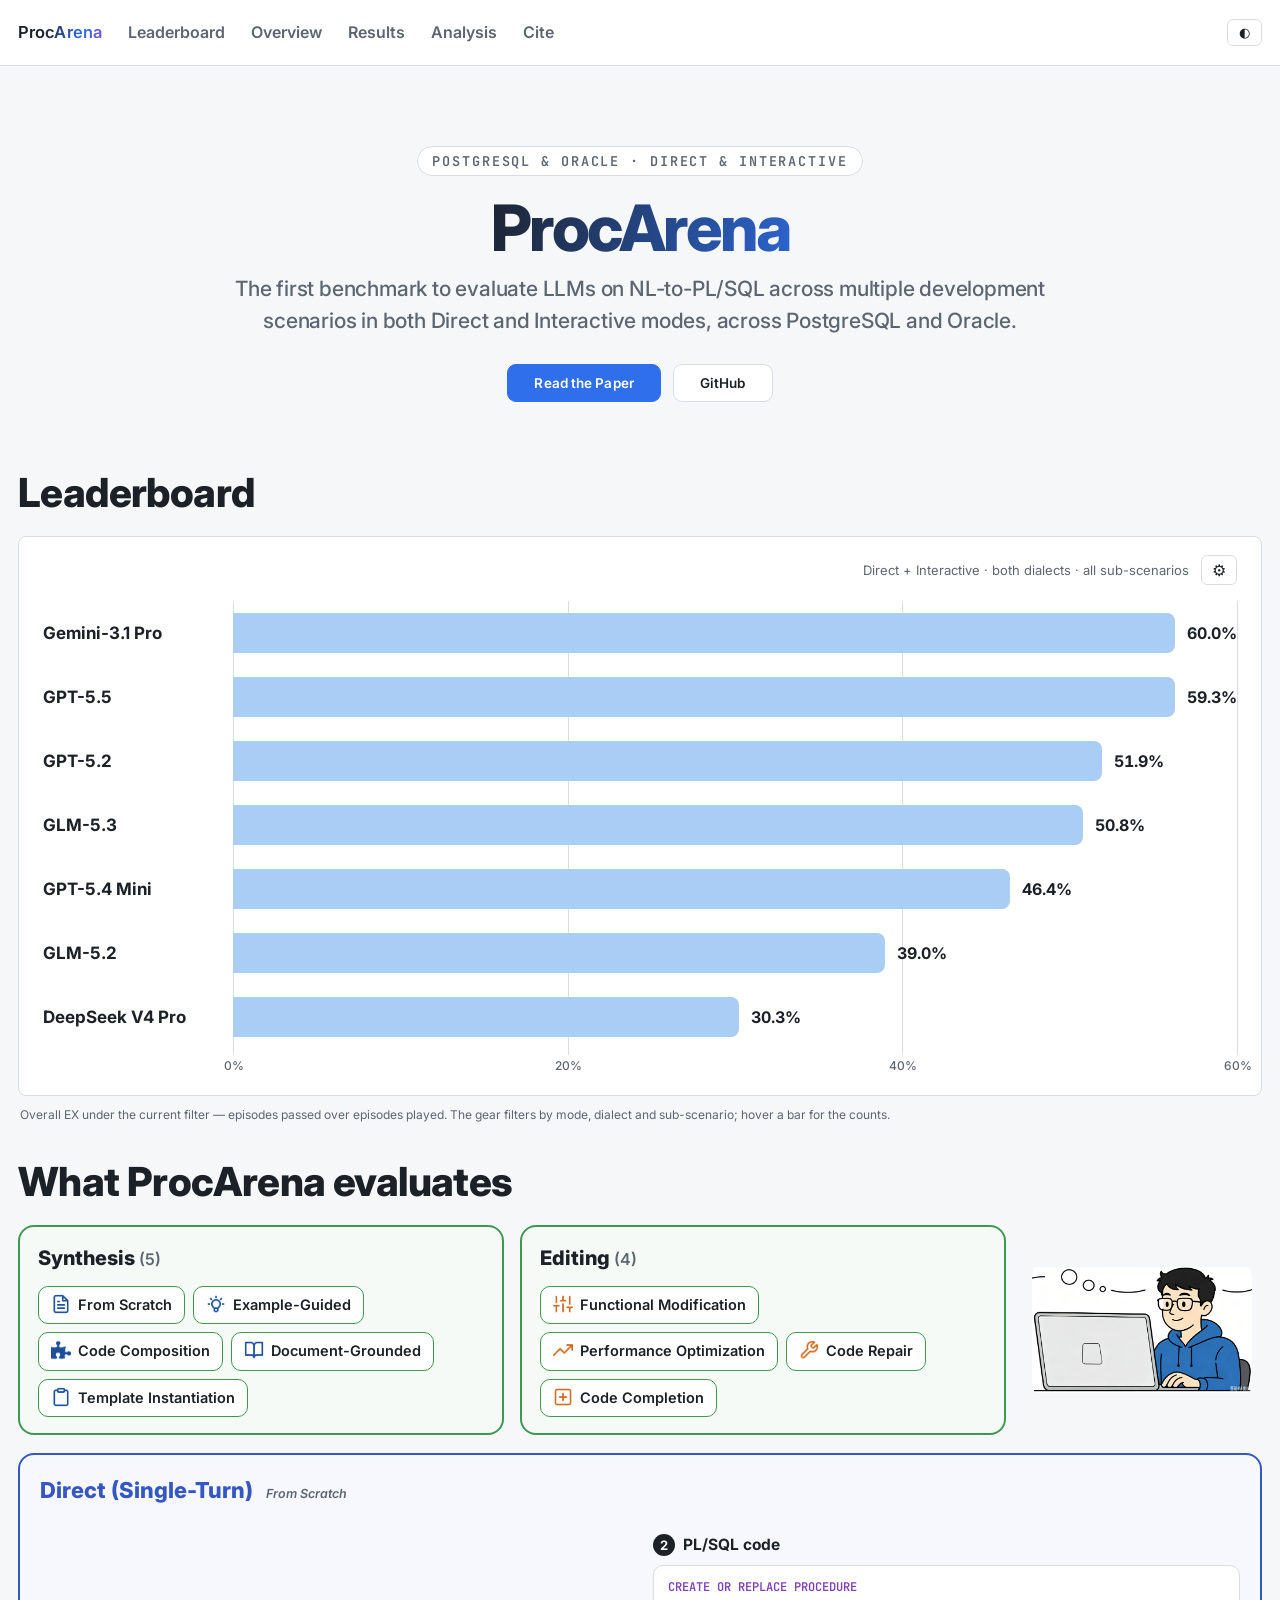
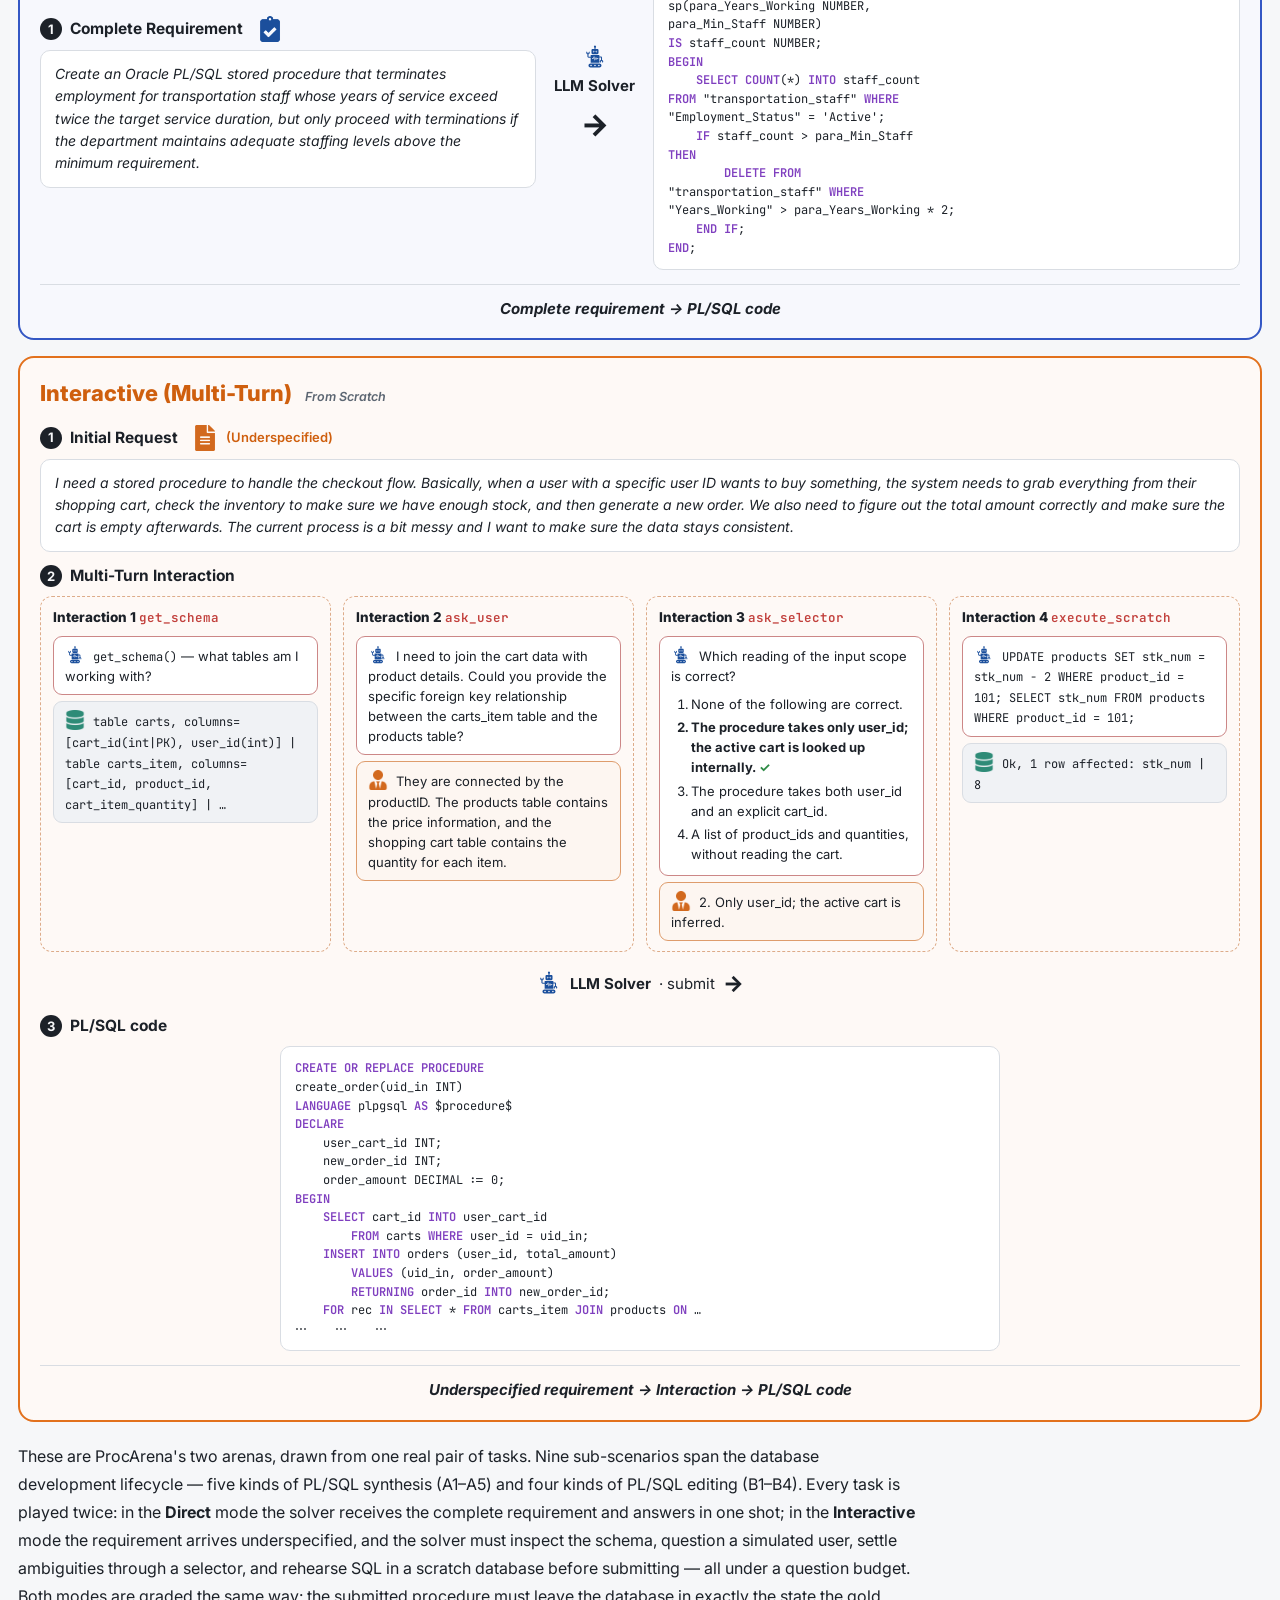
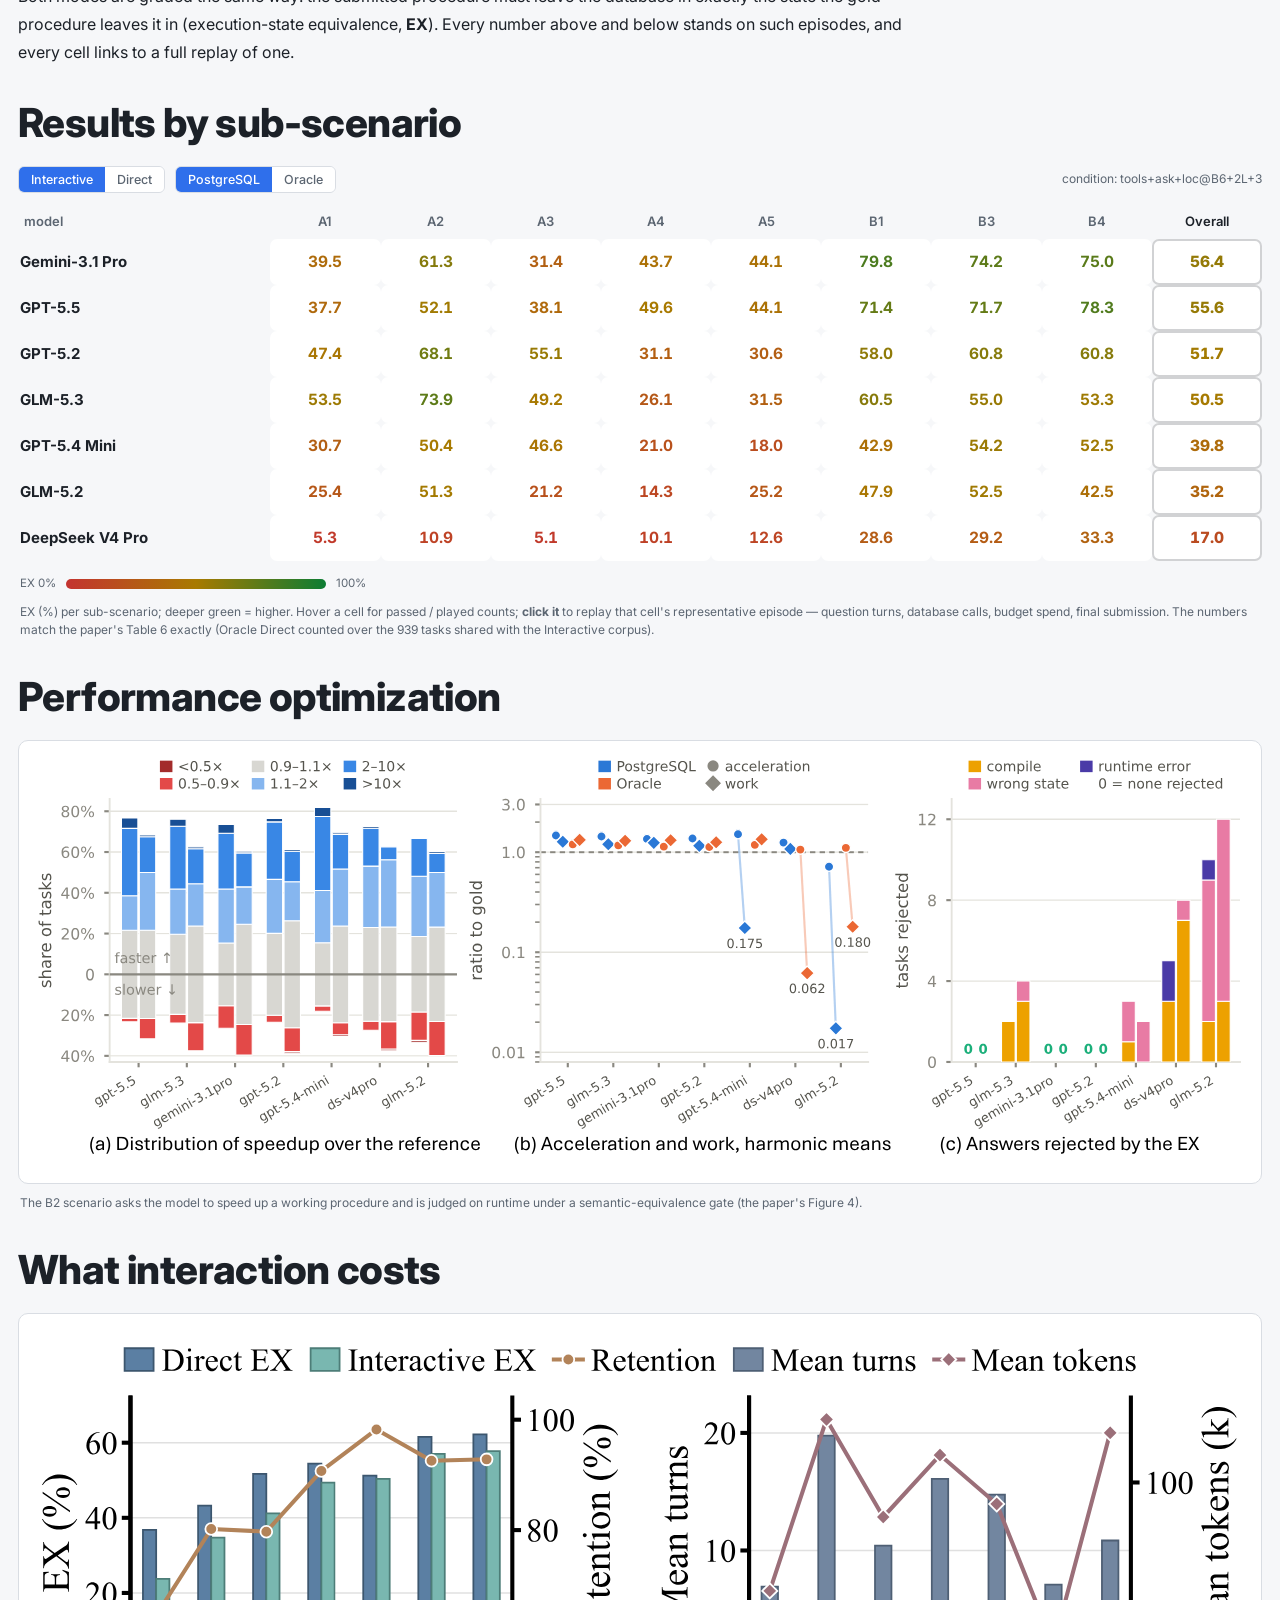
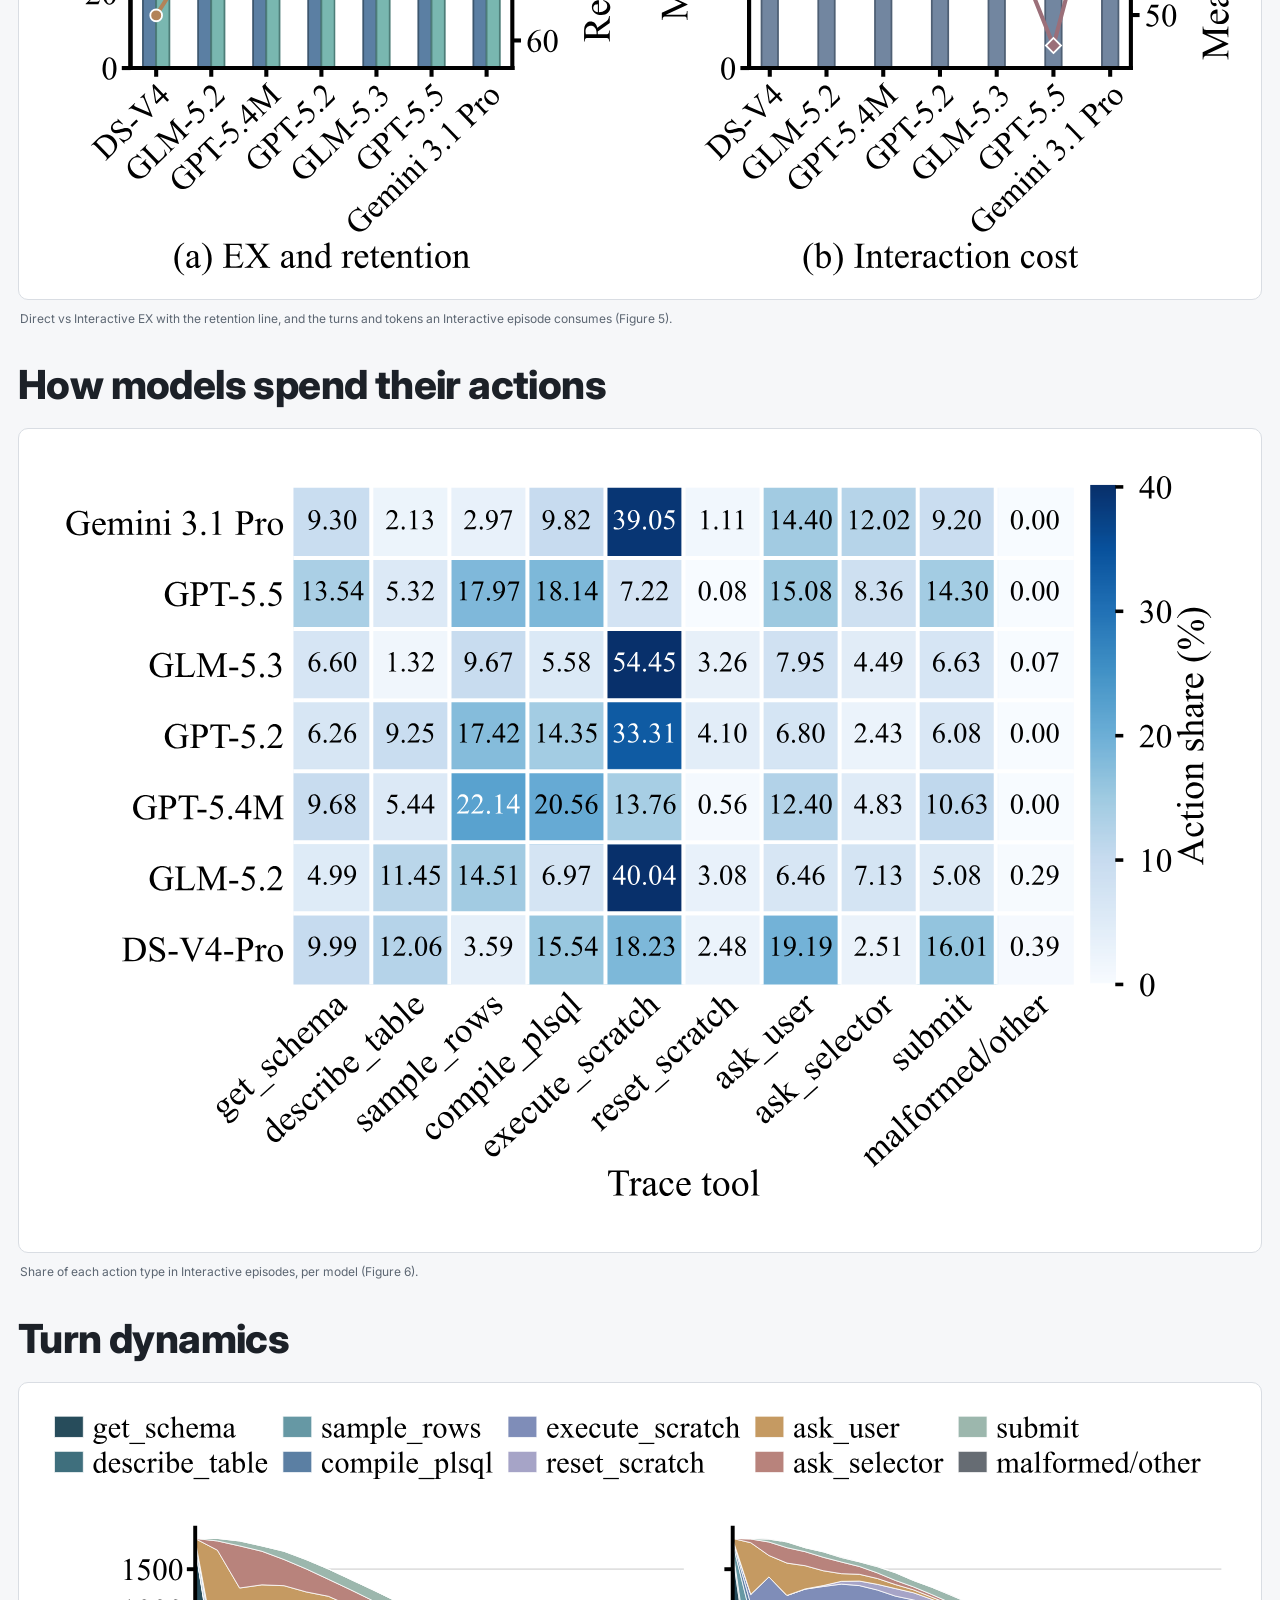
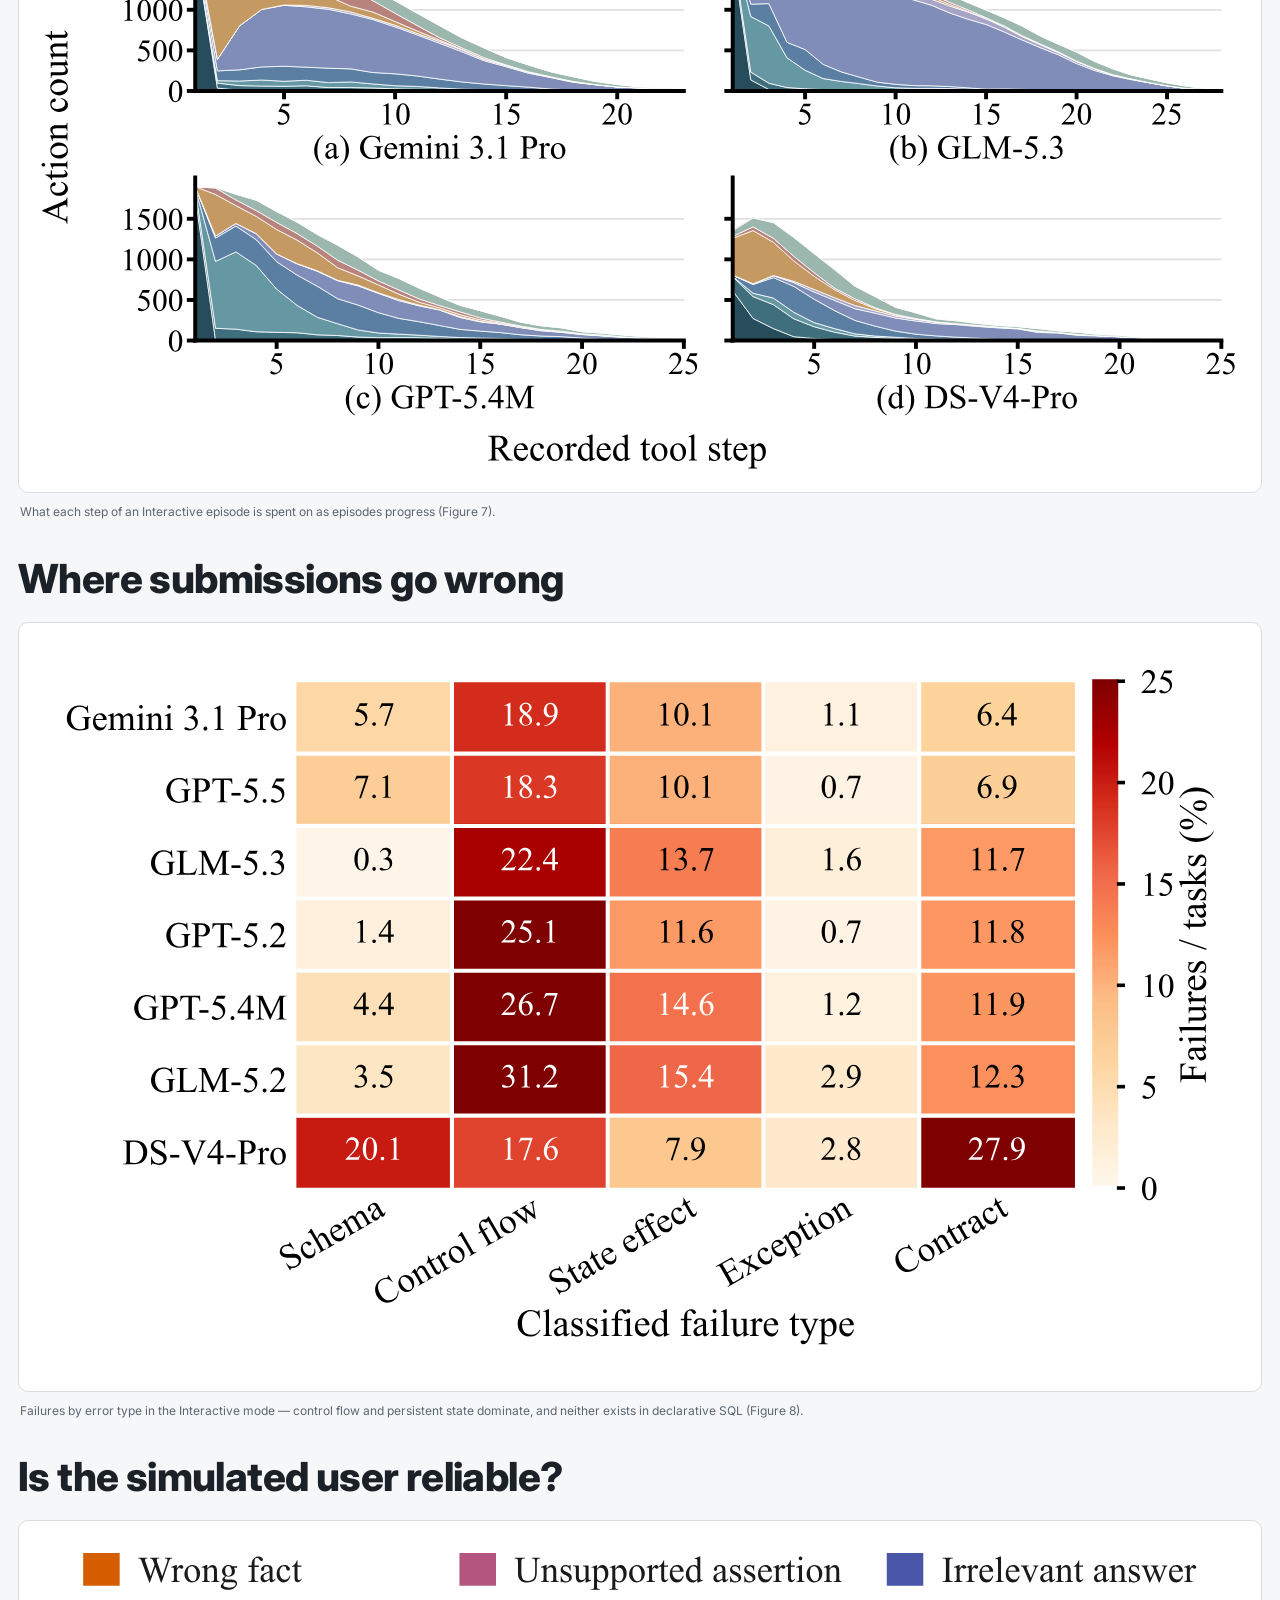
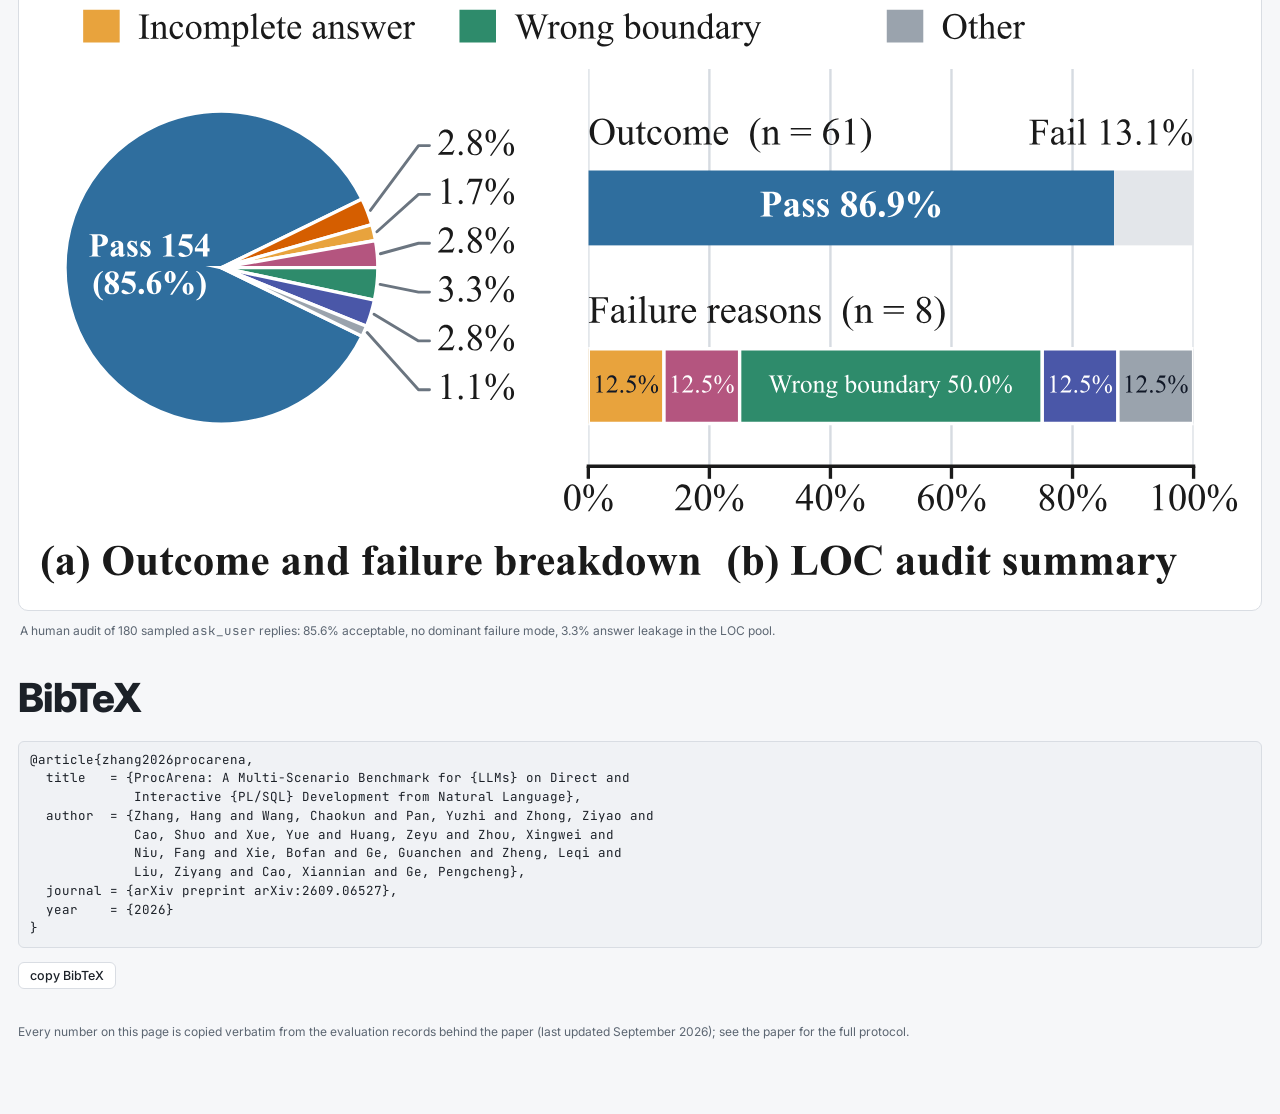
==== commit 3baad636: "Figure 1 stacked with original artwork; drop VLDB mentions and empty appendix" ====
--- a/index.html
+++ b/index.html
@@ -9,15 +9,15 @@
 <link rel="preconnect" href="https://fonts.gstatic.com" crossorigin>
 <link rel="stylesheet"
       href="https://fonts.googleapis.com/css2?family=Inter:wght@400;500;600;700;800&family=JetBrains+Mono:wght@500;600&display=swap">
-<link rel="stylesheet" href="style.css?v=9">
+<link rel="stylesheet" href="style.css?v=11">
 </head>
 <body>
 
 <header class="topbar">
   <h1 class="brand">ProcArena</h1>
   <nav class="topnav">
+    <a href="#leaderboard">Leaderboard</a>
     <a href="#overview">Overview</a>
-    <a href="#leaderboard">Leaderboard</a>
     <a href="#results">Results</a>
     <a href="#figures">Analysis</a>
     <a href="#cite">Cite</a>
@@ -31,19 +31,11 @@
 
   <!-- ── hero ─────────────────────────────────────────────────────── -->
   <section class="hero">
-    <p class="hero-kicker">VLDB 2027 · PostgreSQL &amp; Oracle · Direct &amp; Interactive</p>
+    <p class="hero-kicker">PostgreSQL &amp; Oracle · Direct &amp; Interactive</p>
     <h2 class="hero-title">ProcArena</h2>
     <p class="hero-sub">The first benchmark to evaluate LLMs on NL-to-PL/SQL across
       multiple development scenarios in both Direct and Interactive modes,
       across PostgreSQL and Oracle.</p>
-    <p class="hero-blurb">
-      Nine sub-scenarios spanning the database development lifecycle — synthesis
-      (A1–A5) and evolution (B1–B4) of stored procedures — every task played twice:
-      <b>Direct</b>, with the full requirement up front, and <b>Interactive</b>,
-      where the model must question a simulated user and probe the live database to
-      earn the requirement back. One criterion throughout: execution-state
-      equivalence (EX). <b>Every cell on this page replays a real episode.</b>
-    </p>
     <p class="hero-btns">
       <a class="btn-hero" href="https://arxiv.org/abs/2609.06527">Read the Paper</a>
       <a class="btn-hero btn-hero-ghost" href="https://github.com/ZhanGHanG9991/PLBench">GitHub</a>
@@ -53,16 +45,6 @@
   <div id="loading" class="muted">Loading tables.json …</div>
 
   <div id="content" hidden>
-
-    <!-- what ProcArena is (the paper's Figure 1) -->
-    <section class="paper-block" id="overview">
-      <h3>What ProcArena evaluates</h3>
-      <figure class="paperfig"><img src="figures/intro.svg"
-        alt="ProcArena overview: development scenarios, Direct and Interactive modes, execution-state grading"></figure>
-      <p class="figcap">The benchmark at a glance — the development sub-scenarios, the
-        two interaction modes, and execution-state grading against a gold procedure
-        (the paper's Figure&nbsp;1).</p>
-    </section>
 
     <!-- overall leaderboard -->
     <section class="paper-block" id="leaderboard">
@@ -71,6 +53,169 @@
       <p class="figcap">Overall EX under the current filter — episodes passed over
         episodes played. The gear filters by mode, dialect and sub-scenario;
         hover a bar for the counts.</p>
+    </section>
+
+    <!-- what ProcArena is (the paper's Figure 1, rebuilt for the web) -->
+    <section class="paper-block" id="overview">
+      <h3>What ProcArena evaluates</h3>
+      <div class="ov">
+
+        <!-- nine sub-scenarios, two families -->
+        <div class="ov-scen">
+          <div class="ov-group ov-group-syn">
+            <div class="ov-group-name">Synthesis <span>(5)</span></div>
+            <div class="ov-chips">
+              <span class="ov-chip"><img class="ov-ci" src="figures/fig1/ic-scratch.png" alt="">From Scratch</span>
+              <span class="ov-chip"><img class="ov-ci" src="figures/fig1/ic-example.png" alt="">Example-Guided</span>
+              <span class="ov-chip"><img class="ov-ci" src="figures/fig1/ic-compose.png" alt="">Code Composition</span>
+              <span class="ov-chip"><img class="ov-ci" src="figures/fig1/ic-doc.png" alt="">Document-Grounded</span>
+              <span class="ov-chip"><img class="ov-ci" src="figures/fig1/ic-template.png" alt="">Template Instantiation</span>
+            </div>
+          </div>
+          <div class="ov-group ov-group-edit">
+            <div class="ov-group-name">Editing <span>(4)</span></div>
+            <div class="ov-chips">
+              <span class="ov-chip"><img class="ov-ci" src="figures/fig1/ic-funcmod.png" alt="">Functional Modification</span>
+              <span class="ov-chip"><img class="ov-ci" src="figures/fig1/ic-perf.png" alt="">Performance Optimization</span>
+              <span class="ov-chip"><img class="ov-ci" src="figures/fig1/ic-repair.png" alt="">Code Repair</span>
+              <span class="ov-chip"><img class="ov-ci" src="figures/fig1/ic-complete.png" alt="">Code Completion</span>
+            </div>
+          </div>
+          <img class="ov-person" src="figures/fig1/person.png" alt="a developer writing a natural-language request at a laptop">
+        </div>
+
+        <!-- the two modes, side by side -->
+        <div class="ov-modes">
+
+          <!-- Direct -->
+          <div class="ov-panel ov-direct">
+            <div class="ov-panel-head">Direct (Single-Turn)
+              <span class="ov-panel-tag">From Scratch</span></div>
+            <div class="ov-flow">
+            <div class="ov-flow-col">
+            <div class="ov-step"><i class="ov-num">1</i> Complete Requirement <img class="ov-ic" src="figures/fig1/ic-req.png" alt=""></div>
+            <div class="ov-req">Create an Oracle PL/SQL stored procedure that
+              terminates employment for transportation staff whose years of service
+              exceed twice the target service duration, but only proceed with
+              terminations if the department maintains adequate staffing levels
+              above the minimum requirement.</div>
+            </div>
+            <div class="ov-arrow ov-arrow-mid"><img class="ov-ic" src="figures/fig1/ic-robot.svg" alt="LLM solver"> <b>LLM Solver</b> <span class="ov-arr">→</span></div>
+            <div class="ov-flow-col">
+            <div class="ov-step"><i class="ov-num">2</i> PL/SQL code</div>
+            <pre class="ov-code">CREATE OR REPLACE PROCEDURE
+sp(para_Years_Working NUMBER,
+para_Min_Staff NUMBER)
+IS staff_count NUMBER;
+BEGIN
+    SELECT COUNT(*) INTO staff_count
+FROM "transportation_staff" WHERE
+"Employment_Status" = 'Active';
+    IF staff_count > para_Min_Staff
+THEN
+        DELETE FROM
+"transportation_staff" WHERE
+"Years_Working" > para_Years_Working * 2;
+    END IF;
+END;</pre>
+            </div>
+            </div>
+            <div class="ov-tagline">Complete requirement → PL/SQL code</div>
+          </div>
+
+          <!-- Interactive -->
+          <div class="ov-panel ov-inter">
+            <div class="ov-panel-head">Interactive (Multi-Turn)
+              <span class="ov-panel-tag">From Scratch</span></div>
+            <div class="ov-step"><i class="ov-num">1</i> Initial Request <img class="ov-ic" src="figures/fig1/ic-request.png" alt="">
+              <span class="ov-under">(Underspecified)</span></div>
+            <div class="ov-req">I need a stored procedure to handle the checkout
+              flow. Basically, when a user with a specific user ID wants to buy
+              something, the system needs to grab everything from their shopping
+              cart, check the inventory to make sure we have enough stock, and then
+              generate a new order. We also need to figure out the total amount
+              correctly and make sure the cart is empty afterwards. The current
+              process is a bit messy and I want to make sure the data stays
+              consistent.</div>
+            <div class="ov-step"><i class="ov-num">2</i> Multi-Turn Interaction</div>
+            <div class="ov-turns">
+              <div class="ov-turn">
+                <div class="ov-turn-head">Interaction 1 <code>get_schema</code></div>
+                <div class="ov-bubble ov-call"><img class="ov-ic" src="figures/fig1/ic-robot.svg" alt="LLM solver"> <span class="mono">get_schema()</span>
+                  — what tables am I working with?</div>
+                <div class="ov-bubble ov-result"><img class="ov-ic" src="figures/fig1/ic-db.png" alt="database"> <span class="mono">table carts,
+                  columns=[cart_id(int|PK), user_id(int)] | table carts_item,
+                  columns=[cart_id, product_id, cart_item_quantity] | …</span></div>
+              </div>
+              <div class="ov-turn">
+                <div class="ov-turn-head">Interaction 2 <code>ask_user</code></div>
+                <div class="ov-bubble ov-call"><img class="ov-ic" src="figures/fig1/ic-robot.svg" alt="LLM solver"> I need to join the cart data with
+                  product details. Could you provide the specific foreign key
+                  relationship between the carts_item table and the products
+                  table?</div>
+                <div class="ov-bubble ov-reply"><img class="ov-ic" src="figures/fig1/ic-user.png" alt="simulated user"> They are connected by the
+                  productID. The products table contains the price information, and
+                  the shopping cart table contains the quantity for each item.</div>
+              </div>
+              <div class="ov-turn">
+                <div class="ov-turn-head">Interaction 3 <code>ask_selector</code></div>
+                <div class="ov-bubble ov-call"><img class="ov-ic" src="figures/fig1/ic-robot.svg" alt="LLM solver"> Which reading of the input scope is
+                  correct?
+                  <ol class="ov-options">
+                    <li>None of the following are correct.</li>
+                    <li class="is-chosen">The procedure takes only user_id; the
+                      active cart is looked up internally.</li>
+                    <li>The procedure takes both user_id and an explicit cart_id.</li>
+                    <li>A list of product_ids and quantities, without reading the
+                      cart.</li>
+                  </ol></div>
+                <div class="ov-bubble ov-reply"><img class="ov-ic" src="figures/fig1/ic-user.png" alt="simulated user"> 2. Only user_id; the active cart
+                  is inferred.</div>
+              </div>
+              <div class="ov-turn">
+                <div class="ov-turn-head">Interaction 4 <code>execute_scratch</code></div>
+                <div class="ov-bubble ov-call"><img class="ov-ic" src="figures/fig1/ic-robot.svg" alt="LLM solver"> <span class="mono">UPDATE products
+                  SET stk_num = stk_num - 2 WHERE product_id = 101; SELECT stk_num
+                  FROM products WHERE product_id = 101;</span></div>
+                <div class="ov-bubble ov-result"><img class="ov-ic" src="figures/fig1/ic-db.png" alt="database"> <span class="mono">Ok, 1 row
+                  affected: stk_num | 8</span></div>
+              </div>
+            </div>
+            <div class="ov-arrow"><img class="ov-ic" src="figures/fig1/ic-robot.svg" alt="LLM solver"> <b>LLM Solver</b> · submit
+              <span class="ov-arr">→</span></div>
+            <div class="ov-step"><i class="ov-num">3</i> PL/SQL code</div>
+            <pre class="ov-code ov-code-mini">CREATE OR REPLACE PROCEDURE
+create_order(uid_in INT)
+LANGUAGE plpgsql AS $procedure$
+DECLARE
+    user_cart_id INT;
+    new_order_id INT;
+    order_amount DECIMAL := 0;
+BEGIN
+    SELECT cart_id INTO user_cart_id
+        FROM carts WHERE user_id = uid_in;
+    INSERT INTO orders (user_id, total_amount)
+        VALUES (uid_in, order_amount)
+        RETURNING order_id INTO new_order_id;
+    FOR rec IN SELECT * FROM carts_item JOIN products ON …
+⋯    ⋯    ⋯</pre>
+            <div class="ov-tagline">Underspecified requirement → Interaction → PL/SQL code</div>
+          </div>
+        </div>
+      </div>
+
+      <p class="ov-intro">These are ProcArena's two arenas, drawn from one real pair
+        of tasks. Nine sub-scenarios span the database development lifecycle — five
+        kinds of PL/SQL synthesis (A1–A5) and four kinds of PL/SQL editing (B1–B4). Every task is
+        played twice: in the <b>Direct</b> mode the solver receives the complete
+        requirement and answers in one shot; in the <b>Interactive</b> mode the
+        requirement arrives underspecified, and the solver must inspect the schema,
+        question a simulated user, settle ambiguities through a selector, and
+        rehearse SQL in a scratch database before submitting — all under a question
+        budget. Both modes are graded the same way: the submitted procedure must
+        leave the database in exactly the state the gold procedure leaves it in
+        (execution-state equivalence, <b>EX</b>). Every number above and below
+        stands on such episodes, and every cell links to a full replay of one.</p>
     </section>
 
     <!-- main results with mode / dialect switches -->
@@ -138,14 +283,6 @@
         pool.</p>
     </section>
 
-    <!-- experiments kept out of the main table -->
-    <section class="paper-block">
-      <h3>Appendix · experiments outside the main table</h3>
-      <div class="scroll-x"><table class="grid ptable" id="extra"></table></div>
-      <p class="figcap">Runs whose mode or model is not part of the paper's main
-        results — exported and viewable, never mixed into the numbers above.</p>
-    </section>
-
     <!-- bibtex -->
     <section class="paper-block" id="cite">
       <h3>BibTeX</h3>
@@ -157,8 +294,7 @@
              Niu, Fang and Xie, Bofan and Ge, Guanchen and Zheng, Leqi and
              Liu, Ziyang and Cao, Xiannian and Ge, Pengcheng},
   journal = {arXiv preprint arXiv:2609.06527},
-  year    = {2026},
-  note    = {Accepted at VLDB 2027}
+  year    = {2026}
 }</pre>
       <p><button class="btn" id="copy-bib">copy BibTeX</button></p>
     </section>
@@ -168,6 +304,6 @@
 </main>
 
 <div class="viztip" id="viztip" hidden></div>
-<script src="stats.js?v=9"></script>
+<script src="stats.js?v=11"></script>
 </body>
 </html>
--- a/style.css
+++ b/style.css
@@ -742,3 +742,119 @@
 .rampbar { display: flex; align-items: center; gap: 10px; margin: 14px 2px 0; }
 .rampbar i { flex: 0 1 260px; height: 10px; border-radius: 5px; display: block; }
 .rampbar-lab { font-size: 11.5px; color: var(--text-dim); }
+
+/* ── v10: bigger type, rebuilt Figure-1 overview, calm bars ───────── */
+
+.paper-block h3 { font-size: 40px; font-weight: 800; letter-spacing: -0.6px;
+  line-height: 1.15; margin: 0 0 20px; }
+.topbar { min-height: 66px; }
+.brand { font-size: 24px; }
+.topnav { gap: 26px; }
+.topnav a { font-size: 16px; font-weight: 600; }
+.hero-sub { font-size: 21px; line-height: 1.5; }
+.hero-kicker { font-size: 13.5px; }
+
+/* leaderboard bars: quiet by default, saturate on hover */
+:root { --lb-bar: #a9cdf5; --lb-bar-hover: #2a78d6; }
+@media (prefers-color-scheme: dark) {
+  :root:not([data-theme="light"]) { --lb-bar: #25578f; --lb-bar-hover: #3987e5; }
+}
+:root[data-theme="dark"] { --lb-bar: #25578f; --lb-bar-hover: #3987e5; }
+.lb3-bar i { background: var(--lb-bar) !important; }
+.lb3-row:hover .lb3-bar i { background: var(--lb-bar-hover) !important; }
+
+/* the rebuilt Figure 1 */
+.ov { display: flex; flex-direction: column; gap: 18px; }
+.ov-scen { display: grid;
+  grid-template-columns: 1fr 1fr auto; gap: 16px; align-items: center; }
+.ov-group { border: 2px solid #3d9950; border-radius: 16px; padding: 16px 18px;
+  background: color-mix(in srgb, #3d9950 5%, var(--surface)); }
+.ov-group-name { font-size: 20px; font-weight: 800; margin-bottom: 12px; }
+.ov-group-name span { font-weight: 600; color: var(--text-dim); font-size: 16px; }
+.ov-chips { display: flex; flex-wrap: wrap; gap: 8px; }
+.ov-chip { border: 1.5px solid #3d9950; border-radius: 10px; padding: 7px 12px;
+  font-size: 14.5px; font-weight: 600; background: var(--surface); }
+.ov-person { font-size: 58px; padding: 0 10px; align-self: center; }
+
+.ov-modes { display: grid; grid-template-columns: 2fr 3fr; gap: 16px;
+  align-items: start; }
+@media (max-width: 980px) { .ov-modes { grid-template-columns: 1fr; }
+  .ov-scen { grid-template-columns: 1fr; } }
+.ov-panel { border-radius: 16px; padding: 18px 20px; }
+.ov-direct { border: 2px solid #3457c4;
+  background: color-mix(in srgb, #3457c4 4%, var(--surface)); }
+.ov-inter { border: 2px solid #e2711d;
+  background: color-mix(in srgb, #e2711d 4%, var(--surface)); }
+.ov-panel-head { font-size: 22px; font-weight: 800; margin-bottom: 14px; }
+.ov-direct .ov-panel-head { color: #3457c4; }
+.ov-inter .ov-panel-head { color: #cf5f0e; }
+:root[data-theme="dark"] .ov-direct .ov-panel-head { color: #7ea4f2; }
+:root[data-theme="dark"] .ov-inter .ov-panel-head { color: #f09a52; }
+.ov-panel-tag { font-size: 12.5px; font-style: italic; font-weight: 600;
+  color: var(--text-dim); margin-left: 8px; }
+.ov-step { font-size: 15.5px; font-weight: 700; margin: 12px 0 8px;
+  display: flex; align-items: center; gap: 8px; }
+.ov-num { display: inline-flex; align-items: center; justify-content: center;
+  width: 22px; height: 22px; border-radius: 50%; background: var(--text);
+  color: var(--bg); font-size: 13px; font-weight: 700; font-style: normal; }
+.ov-under { font-weight: 600; color: #cf5f0e; font-size: 13px; }
+.ov-req { border: 1.5px solid var(--border); border-radius: 10px;
+  background: var(--surface); padding: 12px 14px; font-size: 14px;
+  line-height: 1.6; font-style: italic; color: var(--text); }
+.ov-arrow { display: flex; align-items: center; gap: 8px; margin: 14px 0;
+  font-size: 15px; }
+.ov-arr { font-size: 22px; font-weight: 800; }
+.ov-code { background: var(--surface); border: 1.5px solid var(--border);
+  border-radius: 10px; padding: 12px 14px; font-family: "JetBrains Mono", ui-monospace,
+  monospace; font-size: 12px; line-height: 1.55; overflow-x: auto; margin: 0; }
+.ov-tagline { margin-top: 14px; text-align: center; font-size: 15px;
+  font-weight: 700; font-style: italic; border-top: 1.5px solid var(--border);
+  padding-top: 12px; }
+.ov-turns { display: grid; grid-template-columns: 1fr 1fr; gap: 12px; }
+@media (max-width: 720px) { .ov-turns { grid-template-columns: 1fr; } }
+.ov-turn { border: 1.5px dashed color-mix(in srgb, #e2711d 45%, var(--border));
+  border-radius: 12px; padding: 10px 12px; }
+.ov-turn-head { font-size: 13.5px; font-weight: 800; margin-bottom: 8px; }
+.ov-turn-head code { font-weight: 600; color: #c2403c; font-size: 12.5px; }
+.ov-bubble { border-radius: 9px; padding: 8px 11px; font-size: 13px;
+  line-height: 1.55; margin-top: 6px; }
+.ov-call { border: 1.5px solid color-mix(in srgb, #c2403c 55%, var(--border));
+  background: var(--surface); }
+.ov-result { background: var(--surface-2); border: 1.5px solid var(--border); }
+.ov-reply { border: 1.5px solid color-mix(in srgb, #e2711d 60%, var(--border));
+  background: color-mix(in srgb, #e2711d 6%, var(--surface)); }
+.ov-bubble .mono { font-family: "JetBrains Mono", ui-monospace, monospace;
+  font-size: 12px; }
+.ov-options { margin: 8px 0 0 0; padding-left: 20px; }
+.ov-options li { margin: 3px 0; }
+.ov-options li.is-chosen { font-weight: 700; }
+.ov-options li.is-chosen::after { content: " ✓"; color: #2e8b46; }
+.ov-intro { margin-top: 20px; font-size: 16px; line-height: 1.75;
+  color: var(--text); max-width: 900px; }
+
+/* SQL keyword tint inside the rebuilt figure's code blocks */
+.ov-code .sql-kw { color: #7f3fbf; font-weight: 600; }
+:root[data-theme="dark"] .ov-code .sql-kw { color: #c193ee; }
+
+/* ── v11: Figure 1 stacked vertically, original artwork ───────────── */
+
+.ov-modes { grid-template-columns: 1fr; }
+.ov-person { width: 240px; max-width: 30vw; height: auto; align-self: center;
+  border-radius: 14px; }
+.ov-ci { width: 20px; height: 20px; vertical-align: -4px; margin-right: 7px; }
+.ov-ic { width: 26px; height: 26px; vertical-align: middle; }
+.ov-bubble .ov-ic { width: 20px; height: 20px; vertical-align: -4px;
+  margin-right: 4px; }
+.ov-step .ov-ic { margin-left: 6px; }
+.ov-flow { display: grid; grid-template-columns: 1.1fr auto 1.3fr; gap: 18px;
+  align-items: center; }
+@media (max-width: 900px) { .ov-flow { grid-template-columns: 1fr; } }
+.ov-arrow-mid { margin: 0; flex-direction: column; text-align: center;
+  display: flex; align-items: center; gap: 4px; }
+.ov-arrow-mid .ov-arr { font-size: 30px; }
+.ov-turns { grid-template-columns: repeat(2, 1fr); }
+@media (min-width: 1200px) { .ov-turns { grid-template-columns: repeat(4, 1fr); } }
+.ov-code-mini { max-width: 720px; }
+.ov-inter .ov-arrow { justify-content: center; }
+.ov-inter .ov-code-mini { margin: 0 auto; }
+.ov-inter .ov-step { justify-content: flex-start; }
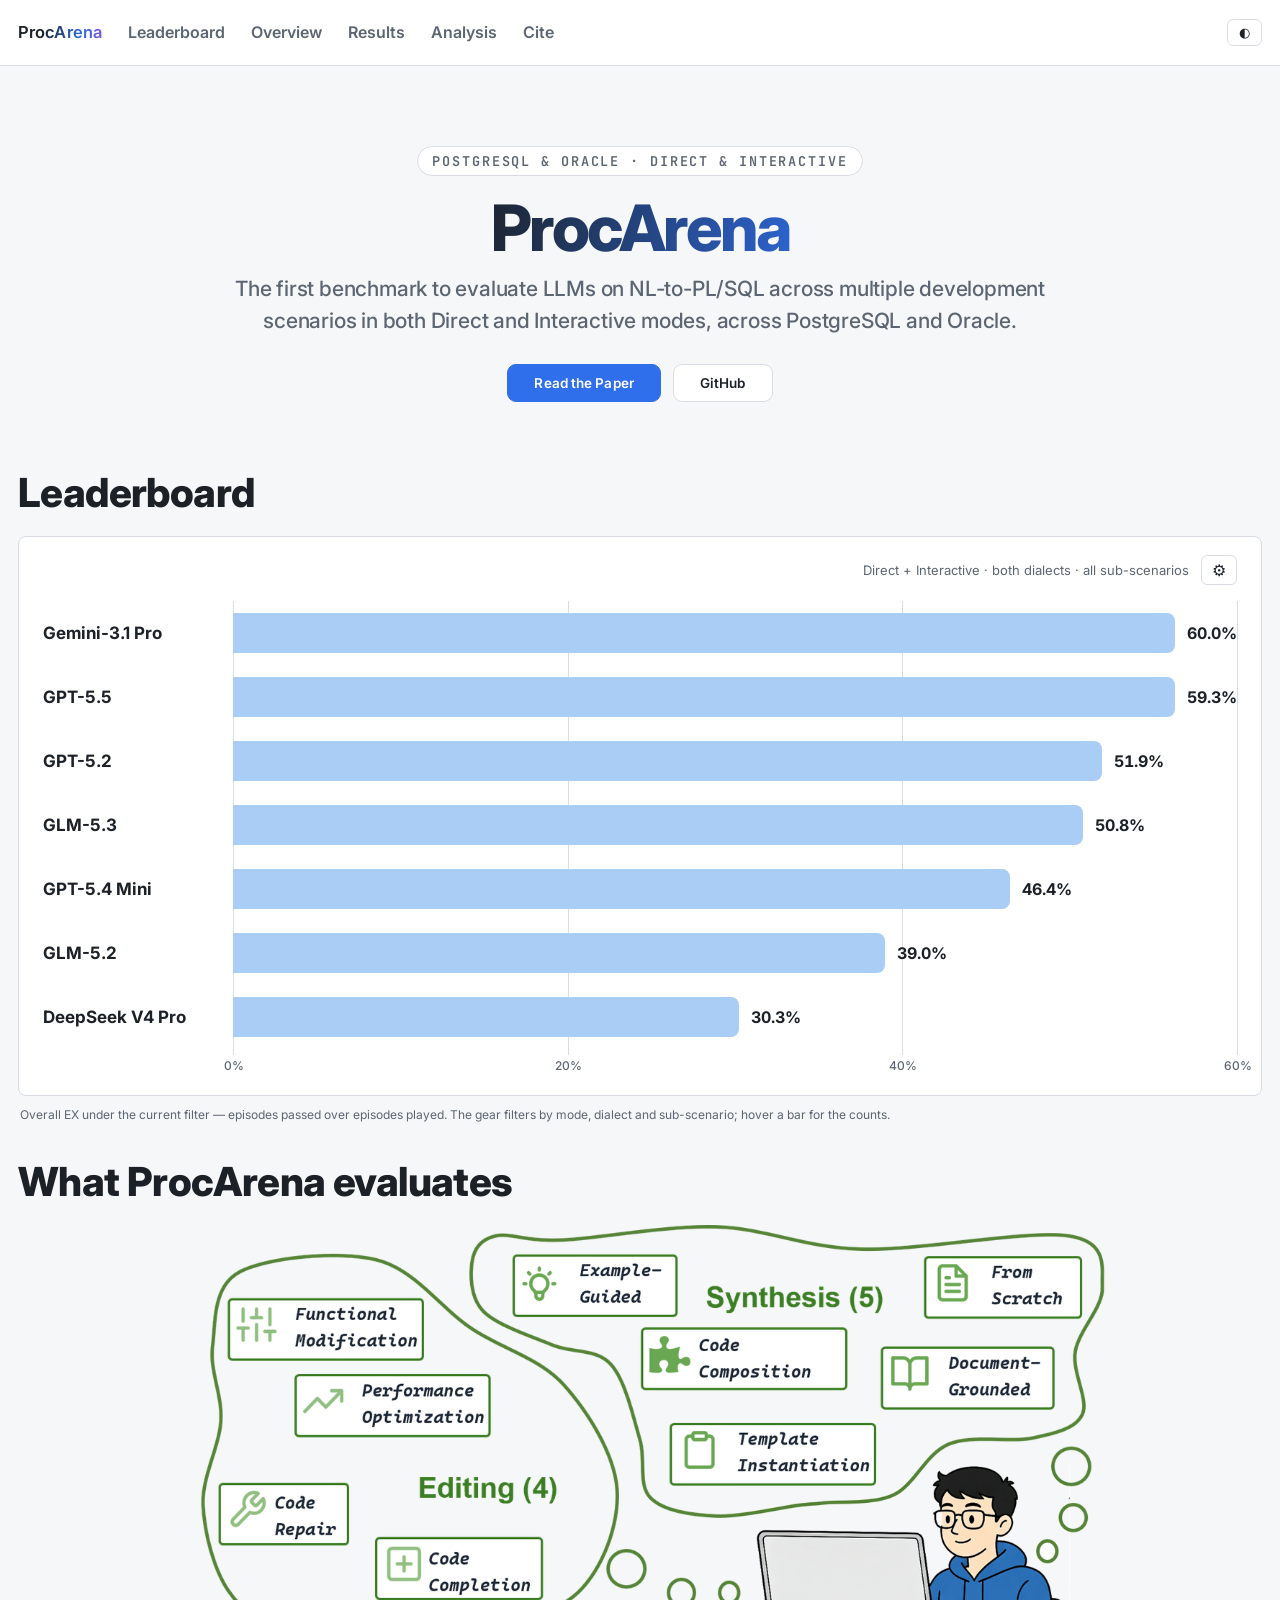
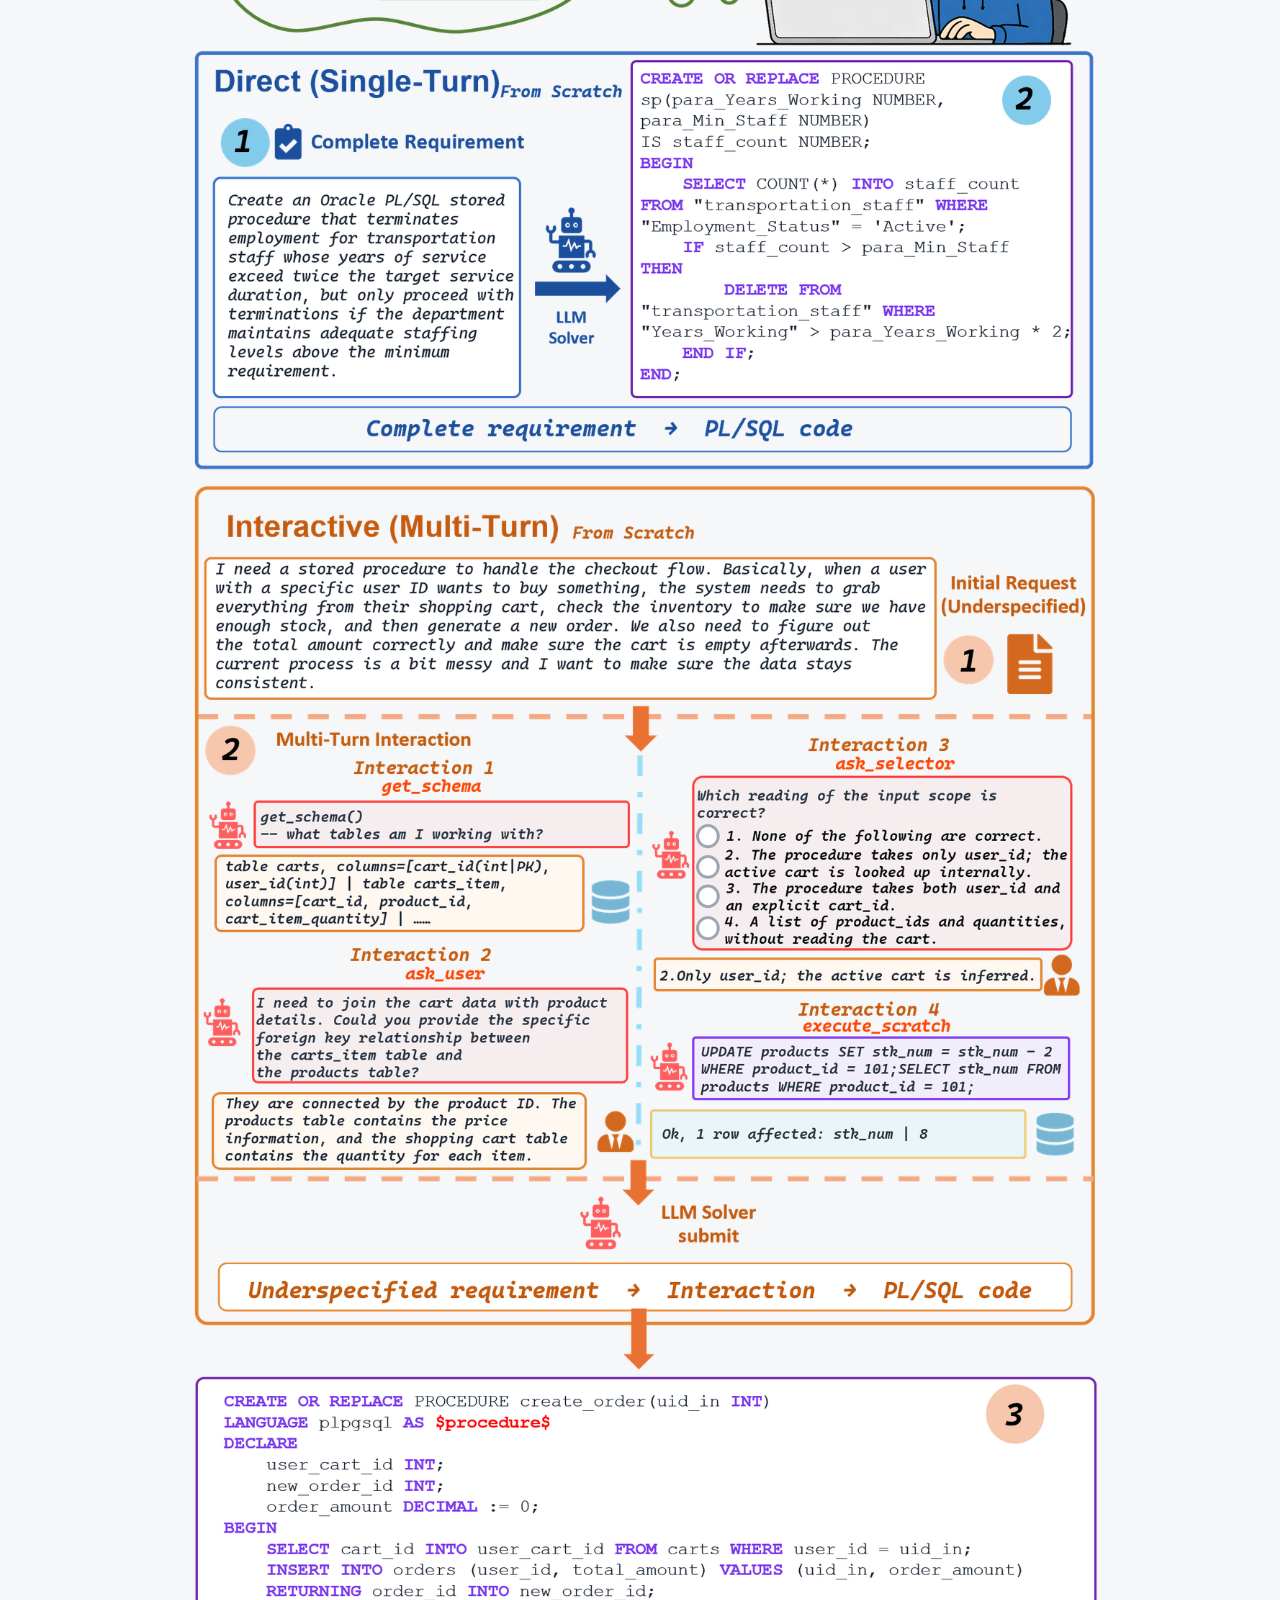
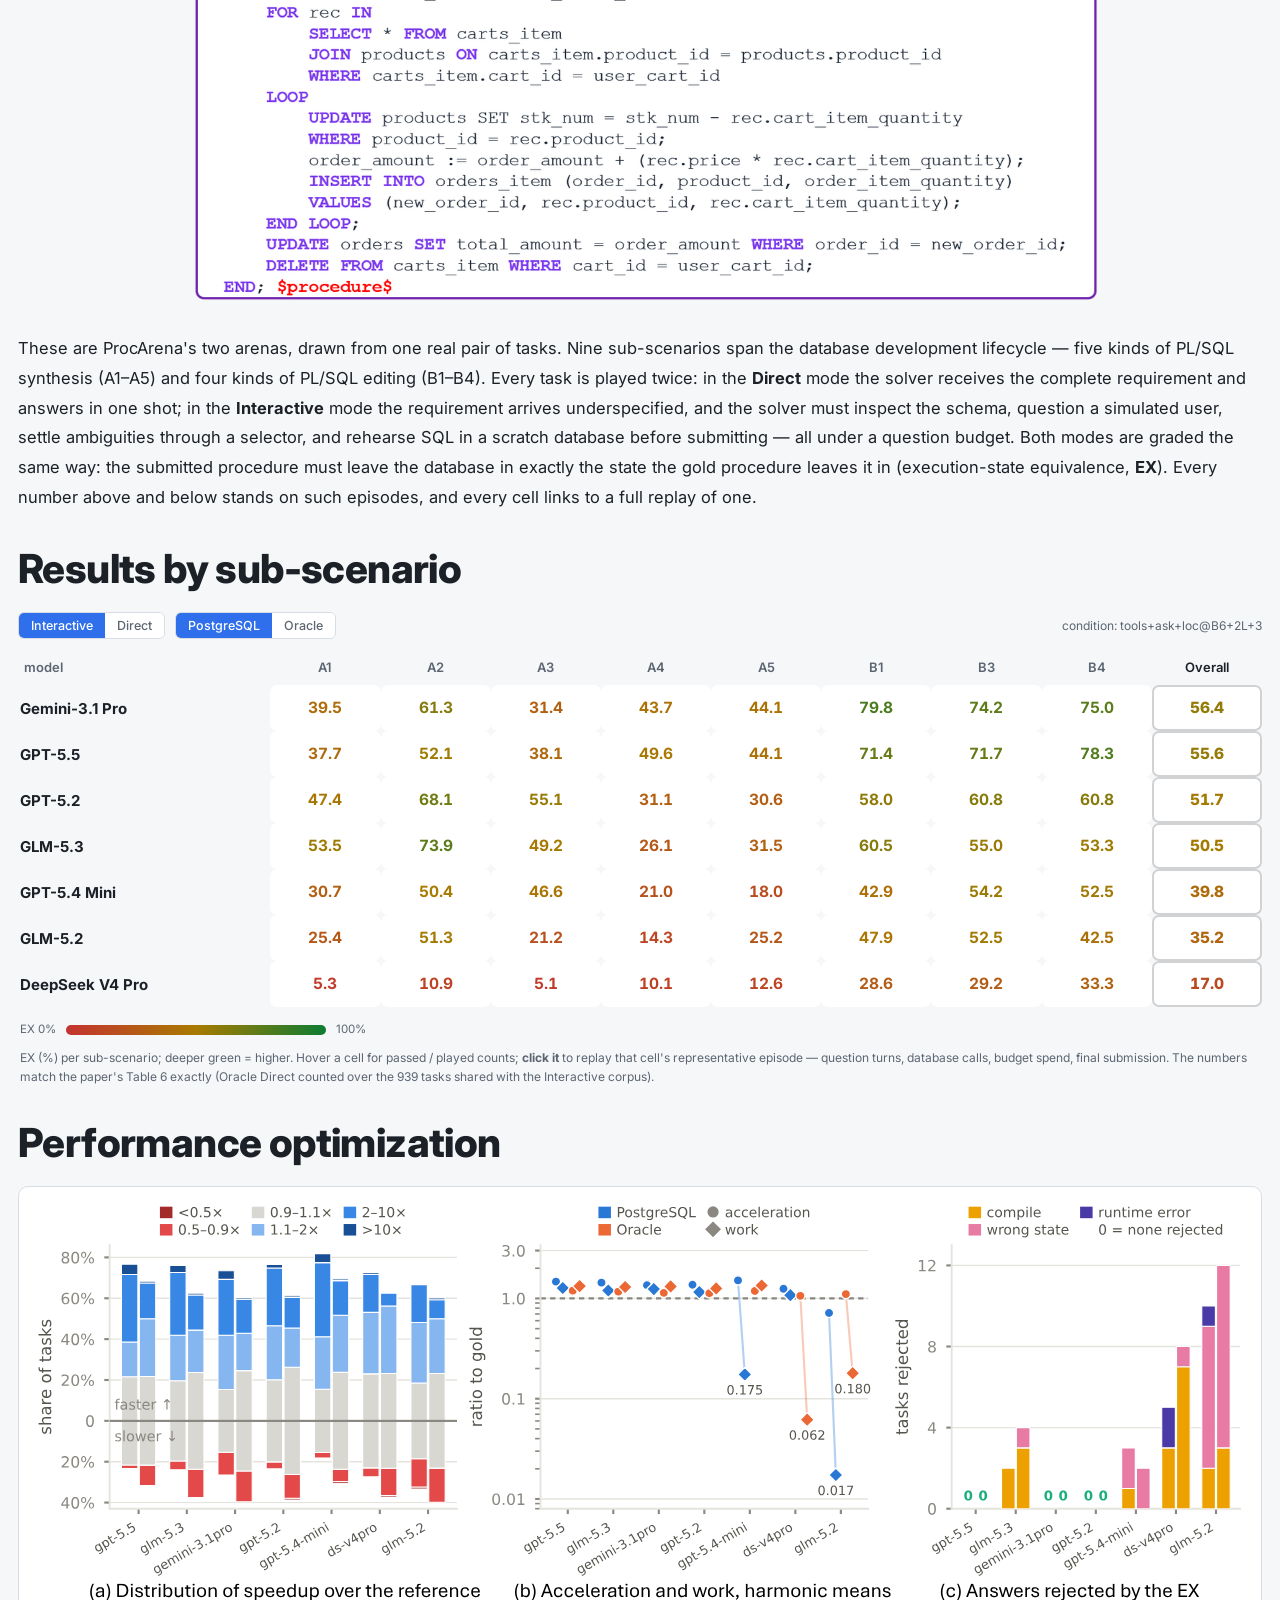
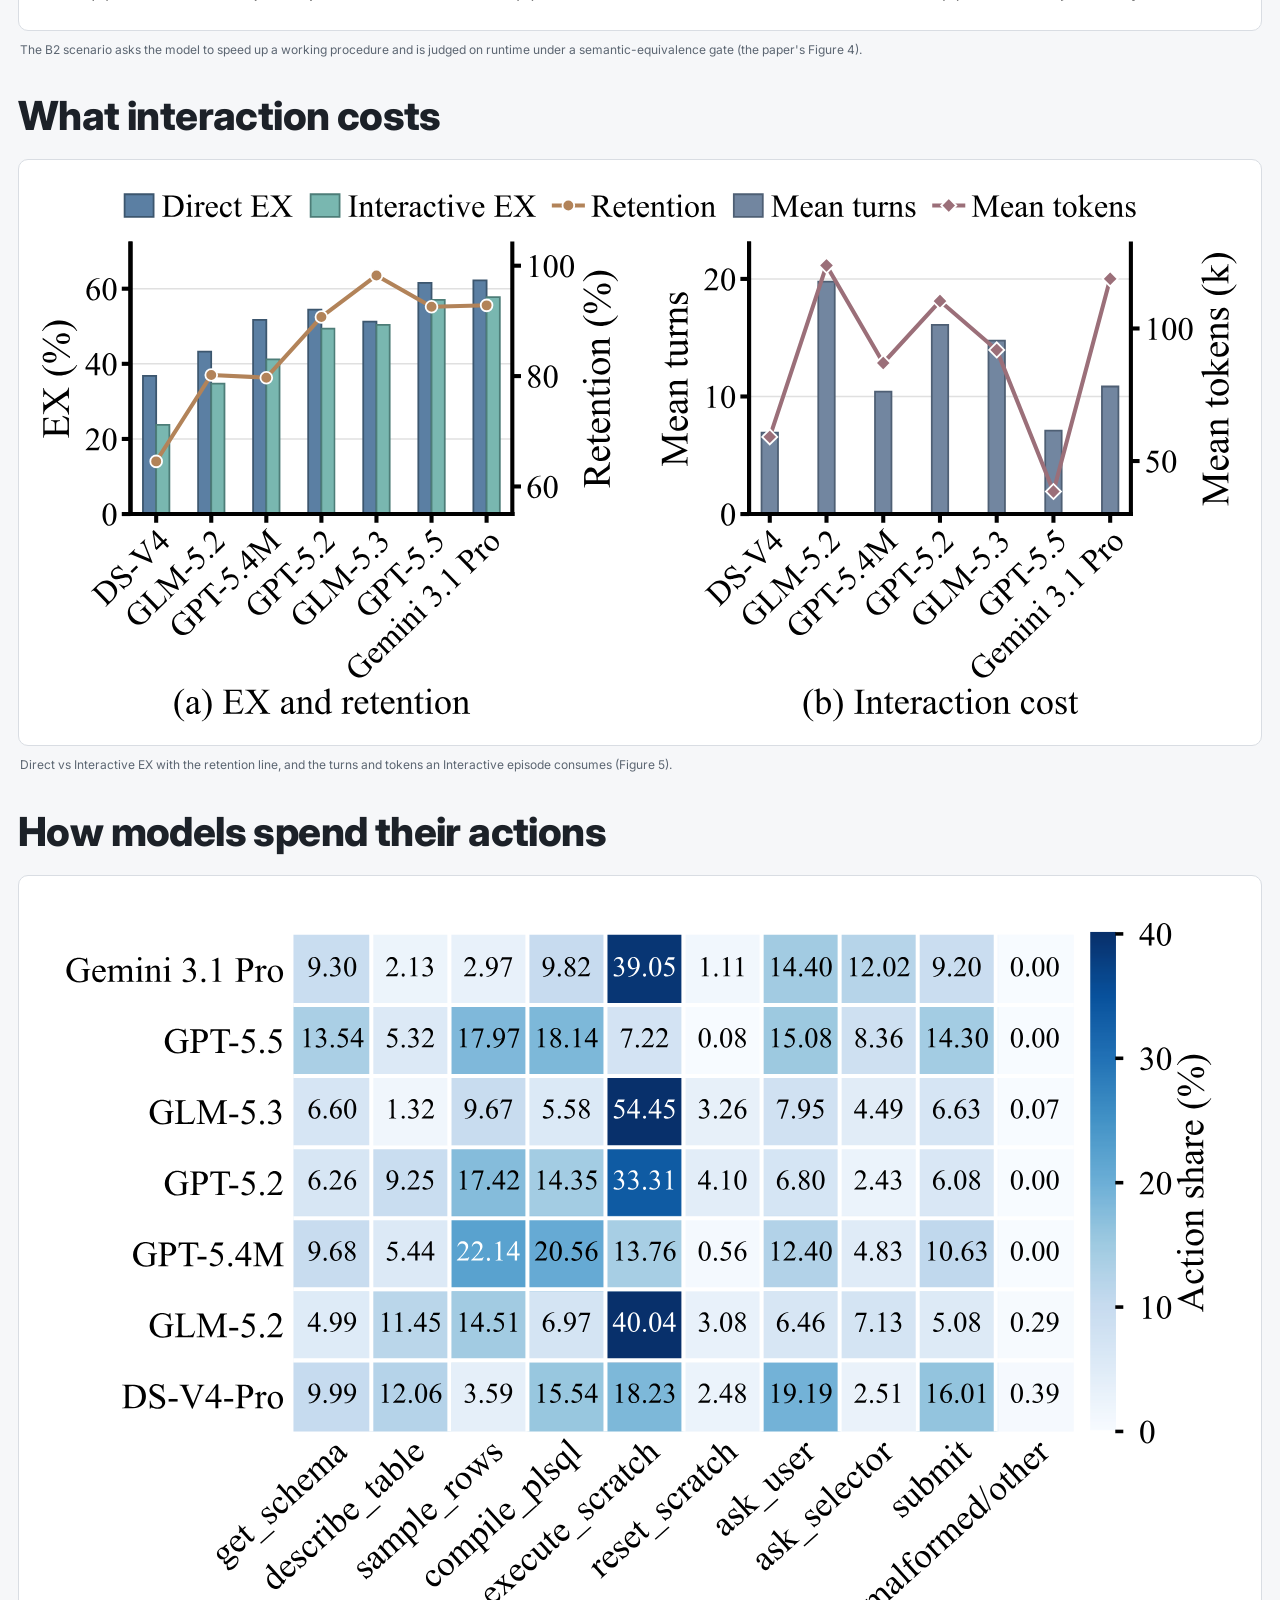
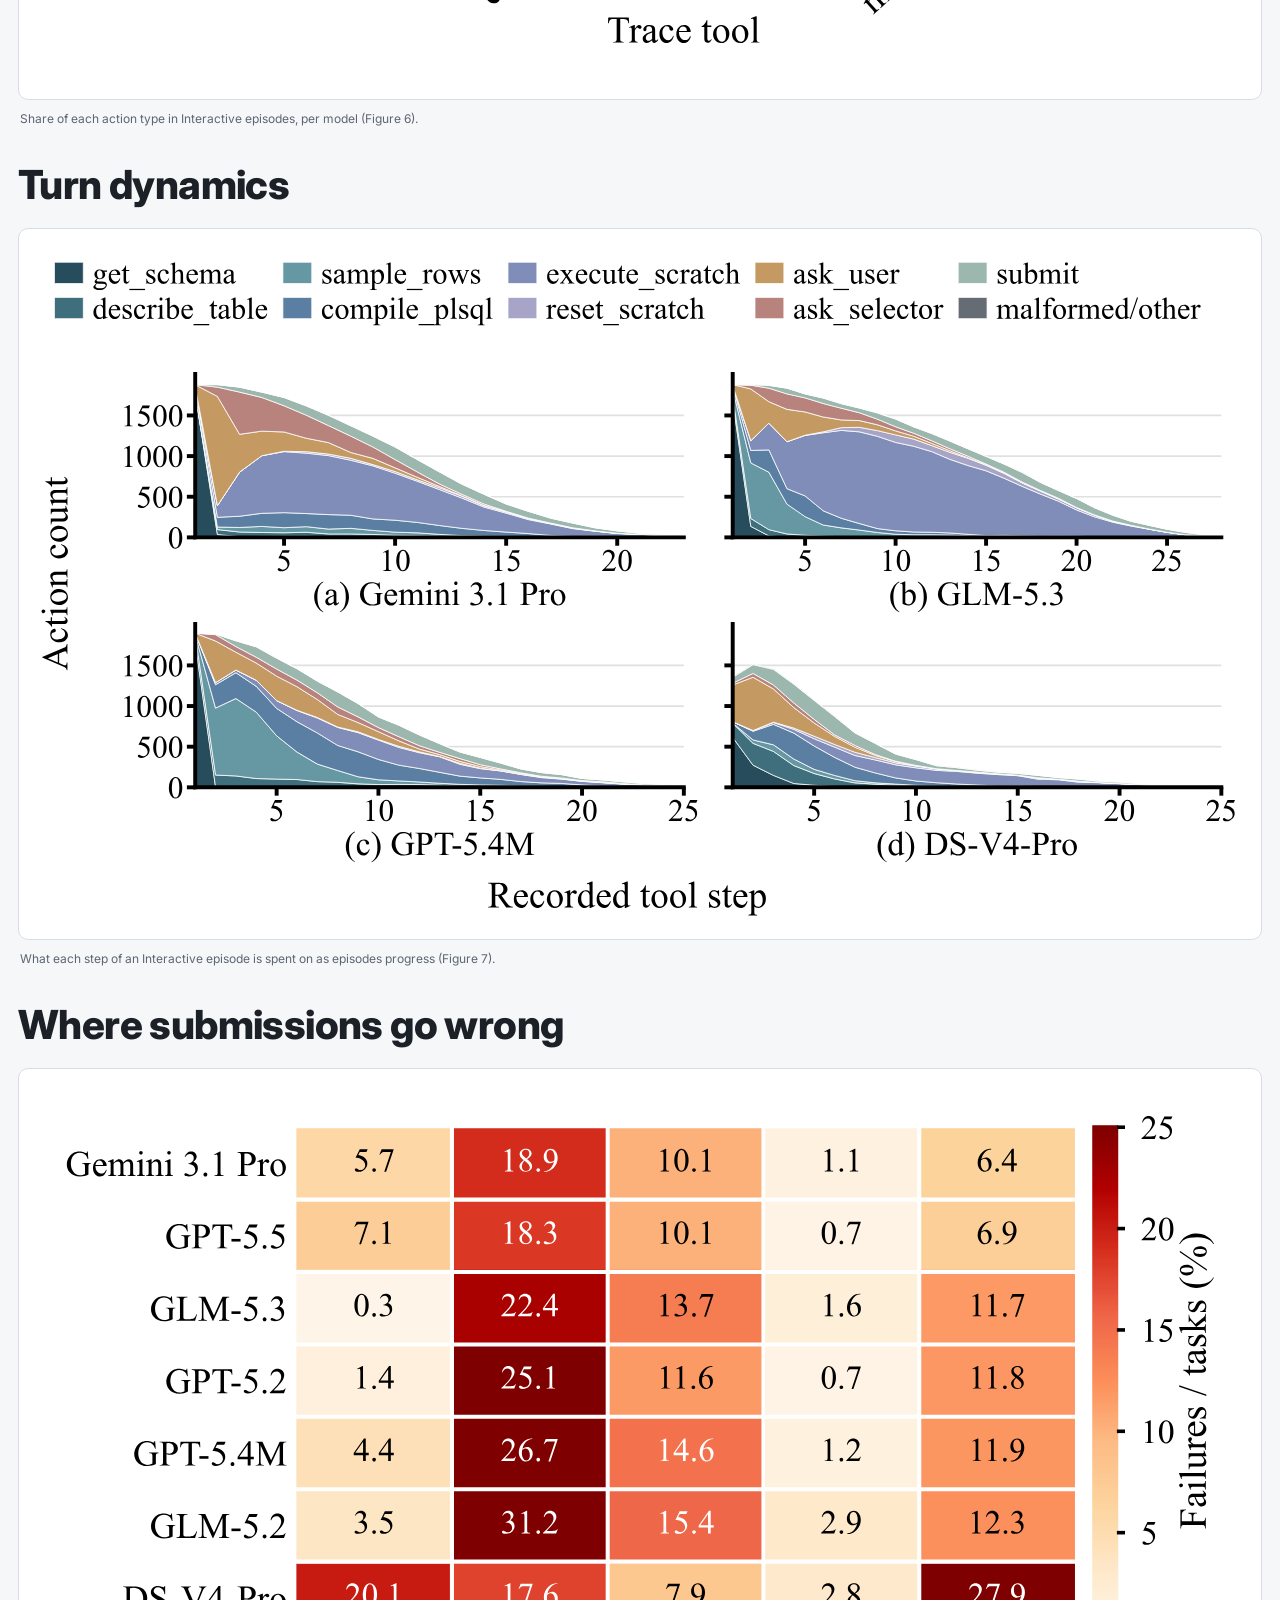
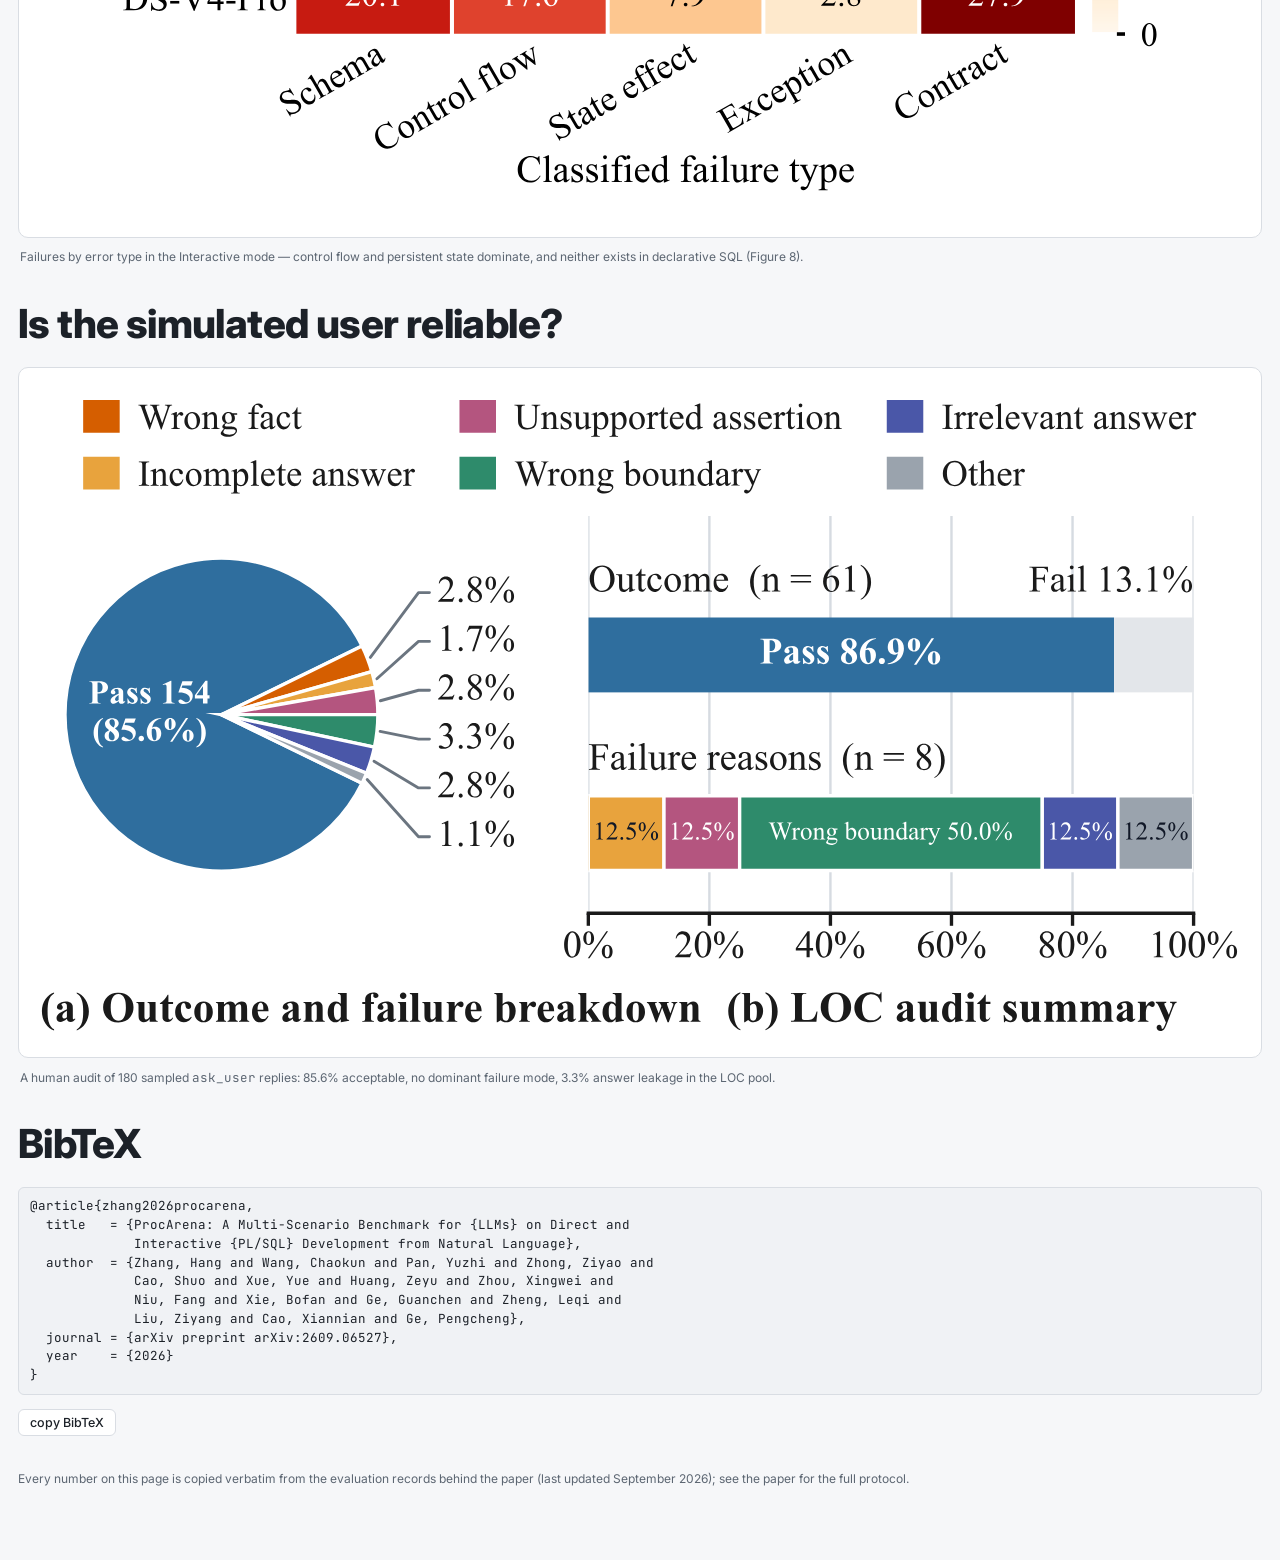
==== commit 35dff45e: "use the provided Figure 1 artwork; full-width intro text" ====
--- a/index.html
+++ b/index.html
@@ -9,7 +9,7 @@
 <link rel="preconnect" href="https://fonts.gstatic.com" crossorigin>
 <link rel="stylesheet"
       href="https://fonts.googleapis.com/css2?family=Inter:wght@400;500;600;700;800&family=JetBrains+Mono:wght@500;600&display=swap">
-<link rel="stylesheet" href="style.css?v=11">
+<link rel="stylesheet" href="style.css?v=12">
 </head>
 <body>
 
@@ -58,151 +58,9 @@
     <!-- what ProcArena is (the paper's Figure 1, rebuilt for the web) -->
     <section class="paper-block" id="overview">
       <h3>What ProcArena evaluates</h3>
-      <div class="ov">
-
-        <!-- nine sub-scenarios, two families -->
-        <div class="ov-scen">
-          <div class="ov-group ov-group-syn">
-            <div class="ov-group-name">Synthesis <span>(5)</span></div>
-            <div class="ov-chips">
-              <span class="ov-chip"><img class="ov-ci" src="figures/fig1/ic-scratch.png" alt="">From Scratch</span>
-              <span class="ov-chip"><img class="ov-ci" src="figures/fig1/ic-example.png" alt="">Example-Guided</span>
-              <span class="ov-chip"><img class="ov-ci" src="figures/fig1/ic-compose.png" alt="">Code Composition</span>
-              <span class="ov-chip"><img class="ov-ci" src="figures/fig1/ic-doc.png" alt="">Document-Grounded</span>
-              <span class="ov-chip"><img class="ov-ci" src="figures/fig1/ic-template.png" alt="">Template Instantiation</span>
-            </div>
-          </div>
-          <div class="ov-group ov-group-edit">
-            <div class="ov-group-name">Editing <span>(4)</span></div>
-            <div class="ov-chips">
-              <span class="ov-chip"><img class="ov-ci" src="figures/fig1/ic-funcmod.png" alt="">Functional Modification</span>
-              <span class="ov-chip"><img class="ov-ci" src="figures/fig1/ic-perf.png" alt="">Performance Optimization</span>
-              <span class="ov-chip"><img class="ov-ci" src="figures/fig1/ic-repair.png" alt="">Code Repair</span>
-              <span class="ov-chip"><img class="ov-ci" src="figures/fig1/ic-complete.png" alt="">Code Completion</span>
-            </div>
-          </div>
-          <img class="ov-person" src="figures/fig1/person.png" alt="a developer writing a natural-language request at a laptop">
-        </div>
-
-        <!-- the two modes, side by side -->
-        <div class="ov-modes">
-
-          <!-- Direct -->
-          <div class="ov-panel ov-direct">
-            <div class="ov-panel-head">Direct (Single-Turn)
-              <span class="ov-panel-tag">From Scratch</span></div>
-            <div class="ov-flow">
-            <div class="ov-flow-col">
-            <div class="ov-step"><i class="ov-num">1</i> Complete Requirement <img class="ov-ic" src="figures/fig1/ic-req.png" alt=""></div>
-            <div class="ov-req">Create an Oracle PL/SQL stored procedure that
-              terminates employment for transportation staff whose years of service
-              exceed twice the target service duration, but only proceed with
-              terminations if the department maintains adequate staffing levels
-              above the minimum requirement.</div>
-            </div>
-            <div class="ov-arrow ov-arrow-mid"><img class="ov-ic" src="figures/fig1/ic-robot.svg" alt="LLM solver"> <b>LLM Solver</b> <span class="ov-arr">→</span></div>
-            <div class="ov-flow-col">
-            <div class="ov-step"><i class="ov-num">2</i> PL/SQL code</div>
-            <pre class="ov-code">CREATE OR REPLACE PROCEDURE
-sp(para_Years_Working NUMBER,
-para_Min_Staff NUMBER)
-IS staff_count NUMBER;
-BEGIN
-    SELECT COUNT(*) INTO staff_count
-FROM "transportation_staff" WHERE
-"Employment_Status" = 'Active';
-    IF staff_count > para_Min_Staff
-THEN
-        DELETE FROM
-"transportation_staff" WHERE
-"Years_Working" > para_Years_Working * 2;
-    END IF;
-END;</pre>
-            </div>
-            </div>
-            <div class="ov-tagline">Complete requirement → PL/SQL code</div>
-          </div>
-
-          <!-- Interactive -->
-          <div class="ov-panel ov-inter">
-            <div class="ov-panel-head">Interactive (Multi-Turn)
-              <span class="ov-panel-tag">From Scratch</span></div>
-            <div class="ov-step"><i class="ov-num">1</i> Initial Request <img class="ov-ic" src="figures/fig1/ic-request.png" alt="">
-              <span class="ov-under">(Underspecified)</span></div>
-            <div class="ov-req">I need a stored procedure to handle the checkout
-              flow. Basically, when a user with a specific user ID wants to buy
-              something, the system needs to grab everything from their shopping
-              cart, check the inventory to make sure we have enough stock, and then
-              generate a new order. We also need to figure out the total amount
-              correctly and make sure the cart is empty afterwards. The current
-              process is a bit messy and I want to make sure the data stays
-              consistent.</div>
-            <div class="ov-step"><i class="ov-num">2</i> Multi-Turn Interaction</div>
-            <div class="ov-turns">
-              <div class="ov-turn">
-                <div class="ov-turn-head">Interaction 1 <code>get_schema</code></div>
-                <div class="ov-bubble ov-call"><img class="ov-ic" src="figures/fig1/ic-robot.svg" alt="LLM solver"> <span class="mono">get_schema()</span>
-                  — what tables am I working with?</div>
-                <div class="ov-bubble ov-result"><img class="ov-ic" src="figures/fig1/ic-db.png" alt="database"> <span class="mono">table carts,
-                  columns=[cart_id(int|PK), user_id(int)] | table carts_item,
-                  columns=[cart_id, product_id, cart_item_quantity] | …</span></div>
-              </div>
-              <div class="ov-turn">
-                <div class="ov-turn-head">Interaction 2 <code>ask_user</code></div>
-                <div class="ov-bubble ov-call"><img class="ov-ic" src="figures/fig1/ic-robot.svg" alt="LLM solver"> I need to join the cart data with
-                  product details. Could you provide the specific foreign key
-                  relationship between the carts_item table and the products
-                  table?</div>
-                <div class="ov-bubble ov-reply"><img class="ov-ic" src="figures/fig1/ic-user.png" alt="simulated user"> They are connected by the
-                  productID. The products table contains the price information, and
-                  the shopping cart table contains the quantity for each item.</div>
-              </div>
-              <div class="ov-turn">
-                <div class="ov-turn-head">Interaction 3 <code>ask_selector</code></div>
-                <div class="ov-bubble ov-call"><img class="ov-ic" src="figures/fig1/ic-robot.svg" alt="LLM solver"> Which reading of the input scope is
-                  correct?
-                  <ol class="ov-options">
-                    <li>None of the following are correct.</li>
-                    <li class="is-chosen">The procedure takes only user_id; the
-                      active cart is looked up internally.</li>
-                    <li>The procedure takes both user_id and an explicit cart_id.</li>
-                    <li>A list of product_ids and quantities, without reading the
-                      cart.</li>
-                  </ol></div>
-                <div class="ov-bubble ov-reply"><img class="ov-ic" src="figures/fig1/ic-user.png" alt="simulated user"> 2. Only user_id; the active cart
-                  is inferred.</div>
-              </div>
-              <div class="ov-turn">
-                <div class="ov-turn-head">Interaction 4 <code>execute_scratch</code></div>
-                <div class="ov-bubble ov-call"><img class="ov-ic" src="figures/fig1/ic-robot.svg" alt="LLM solver"> <span class="mono">UPDATE products
-                  SET stk_num = stk_num - 2 WHERE product_id = 101; SELECT stk_num
-                  FROM products WHERE product_id = 101;</span></div>
-                <div class="ov-bubble ov-result"><img class="ov-ic" src="figures/fig1/ic-db.png" alt="database"> <span class="mono">Ok, 1 row
-                  affected: stk_num | 8</span></div>
-              </div>
-            </div>
-            <div class="ov-arrow"><img class="ov-ic" src="figures/fig1/ic-robot.svg" alt="LLM solver"> <b>LLM Solver</b> · submit
-              <span class="ov-arr">→</span></div>
-            <div class="ov-step"><i class="ov-num">3</i> PL/SQL code</div>
-            <pre class="ov-code ov-code-mini">CREATE OR REPLACE PROCEDURE
-create_order(uid_in INT)
-LANGUAGE plpgsql AS $procedure$
-DECLARE
-    user_cart_id INT;
-    new_order_id INT;
-    order_amount DECIMAL := 0;
-BEGIN
-    SELECT cart_id INTO user_cart_id
-        FROM carts WHERE user_id = uid_in;
-    INSERT INTO orders (user_id, total_amount)
-        VALUES (uid_in, order_amount)
-        RETURNING order_id INTO new_order_id;
-    FOR rec IN SELECT * FROM carts_item JOIN products ON …
-⋯    ⋯    ⋯</pre>
-            <div class="ov-tagline">Underspecified requirement → Interaction → PL/SQL code</div>
-          </div>
-        </div>
-      </div>
+      <figure class="ov-figure"><img src="figures/fig1/overview.png"
+        alt="ProcArena overview: nine development sub-scenarios, the Direct and
+        Interactive modes on one real pair of tasks, and the submitted PL/SQL"></figure>
 
       <p class="ov-intro">These are ProcArena's two arenas, drawn from one real pair
         of tasks. Nine sub-scenarios span the database development lifecycle — five
@@ -304,6 +162,6 @@
 </main>
 
 <div class="viztip" id="viztip" hidden></div>
-<script src="stats.js?v=11"></script>
+<script src="stats.js?v=12"></script>
 </body>
 </html>
--- a/style.css
+++ b/style.css
@@ -829,8 +829,8 @@
 .ov-options li { margin: 3px 0; }
 .ov-options li.is-chosen { font-weight: 700; }
 .ov-options li.is-chosen::after { content: " ✓"; color: #2e8b46; }
-.ov-intro { margin-top: 20px; font-size: 16px; line-height: 1.75;
-  color: var(--text); max-width: 900px; }
+.ov-intro { margin-top: 22px; font-size: 16.5px; line-height: 1.8;
+  color: var(--text); }
 
 /* SQL keyword tint inside the rebuilt figure's code blocks */
 .ov-code .sql-kw { color: #7f3fbf; font-weight: 600; }
@@ -858,3 +858,13 @@
 .ov-inter .ov-arrow { justify-content: center; }
 .ov-inter .ov-code-mini { margin: 0 auto; }
 .ov-inter .ov-step { justify-content: flex-start; }
+
+/* ── v12: Figure 1 as the provided artwork, blended into the page ── */
+.ov-figure { margin: 4px auto 0; max-width: 1080px; }
+.ov-figure img { display: block; width: 100%; height: auto; }
+@media (prefers-color-scheme: dark) {
+  :root:not([data-theme="light"]) .ov-figure { background: #fbfbf9;
+    border-radius: 18px; padding: 22px 24px; }
+}
+:root[data-theme="dark"] .ov-figure { background: #fbfbf9;
+  border-radius: 18px; padding: 22px 24px; }
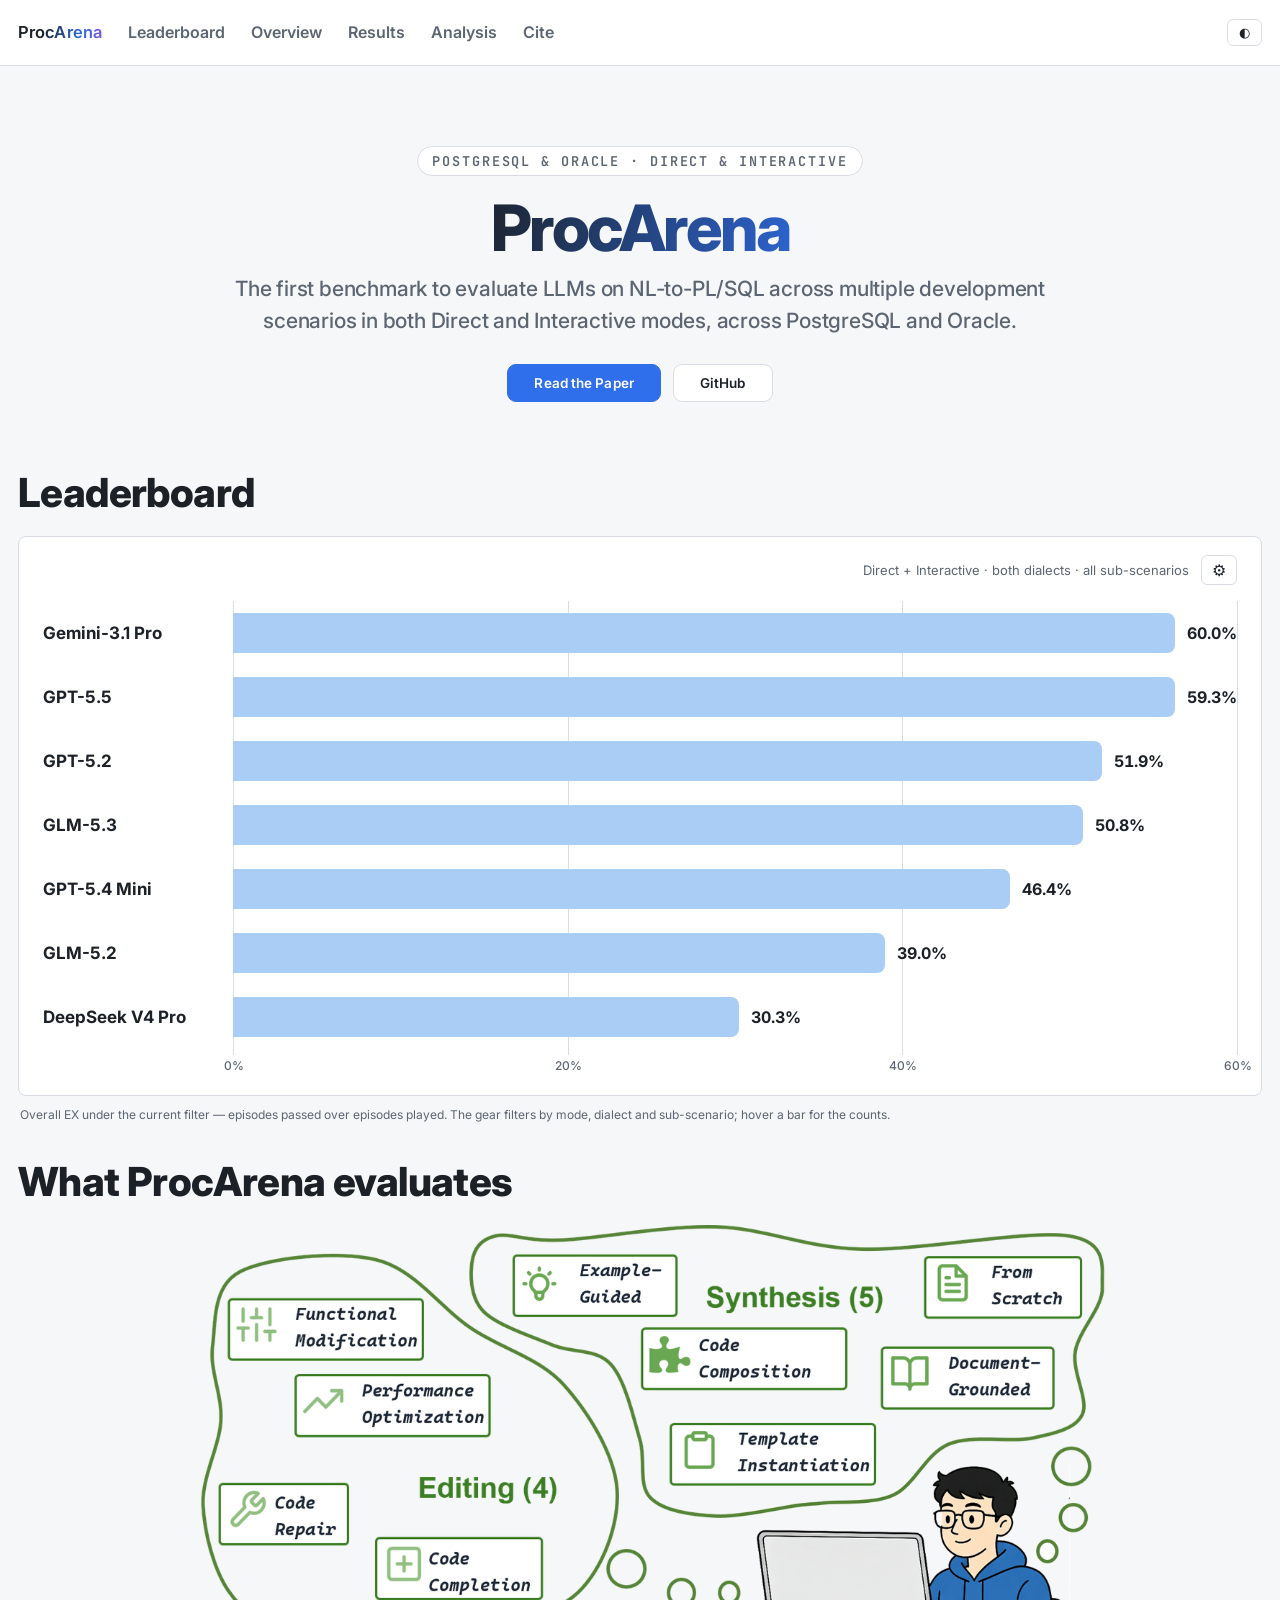
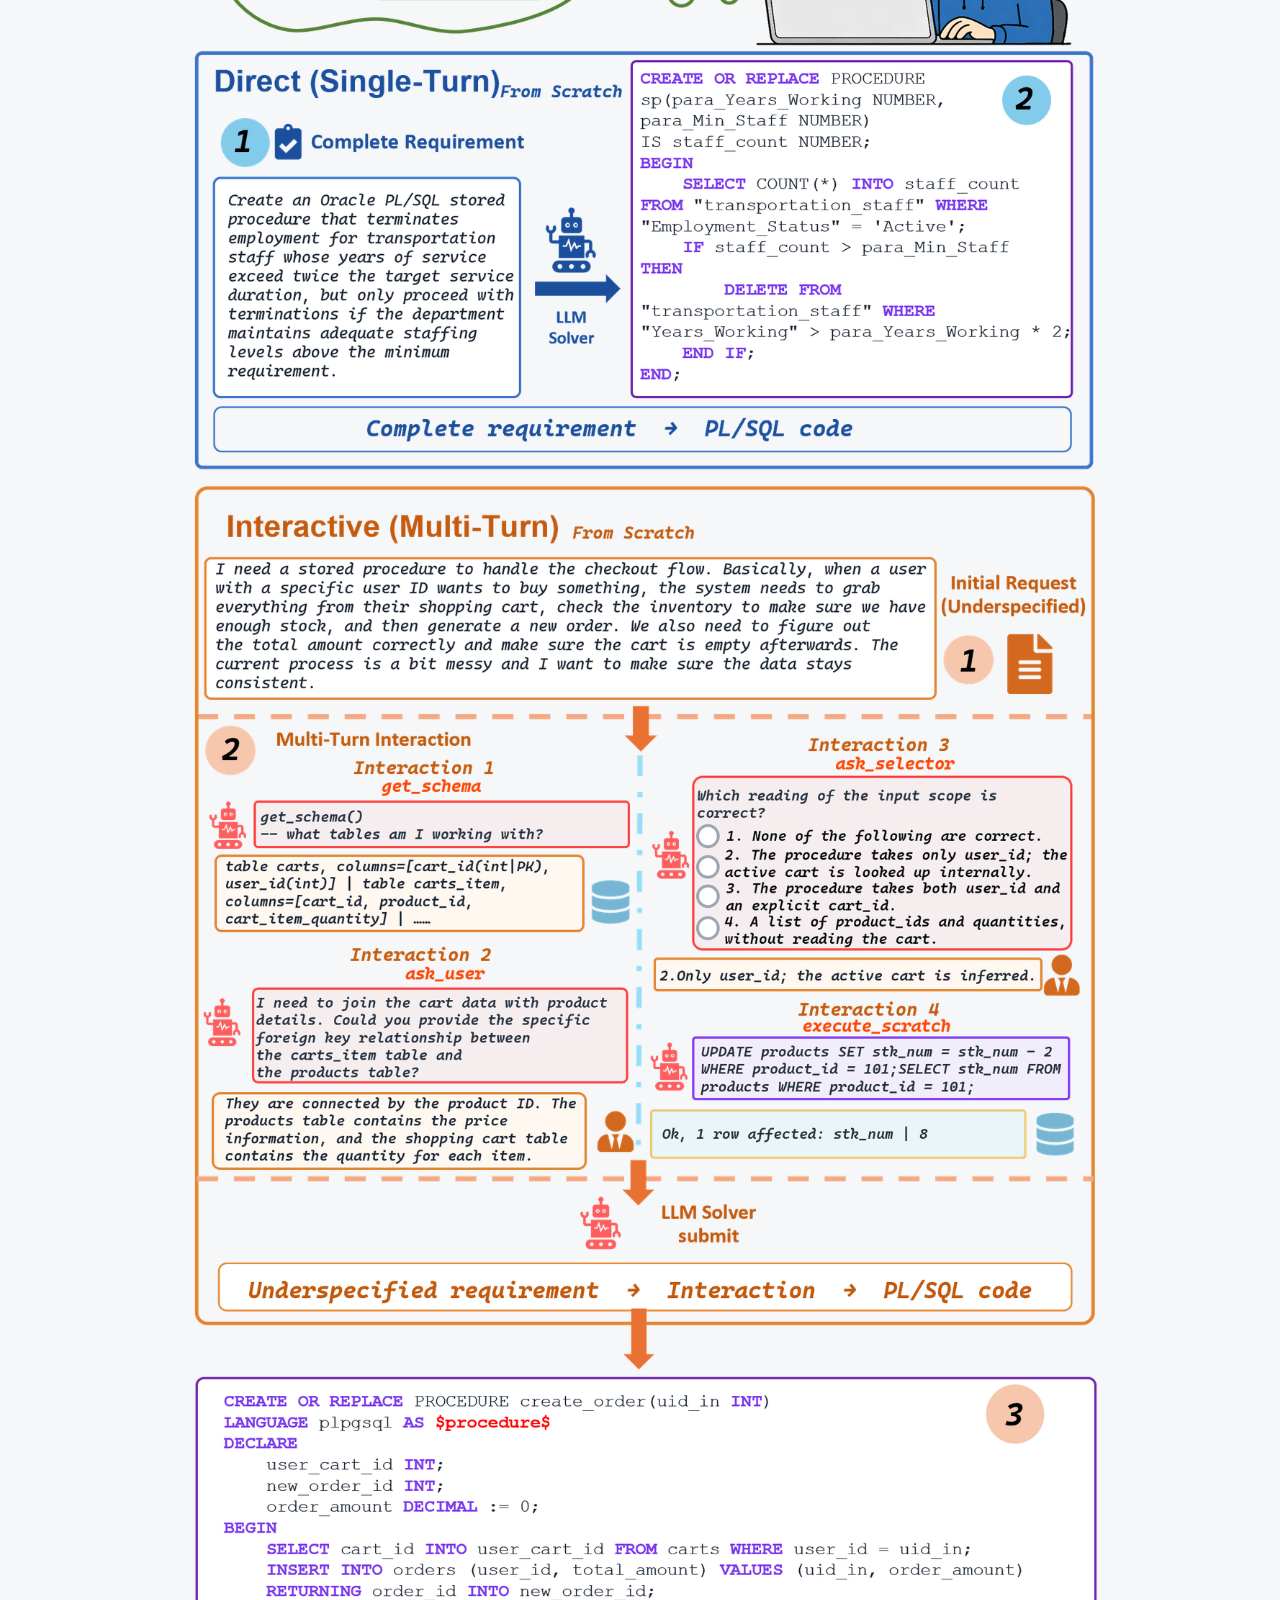
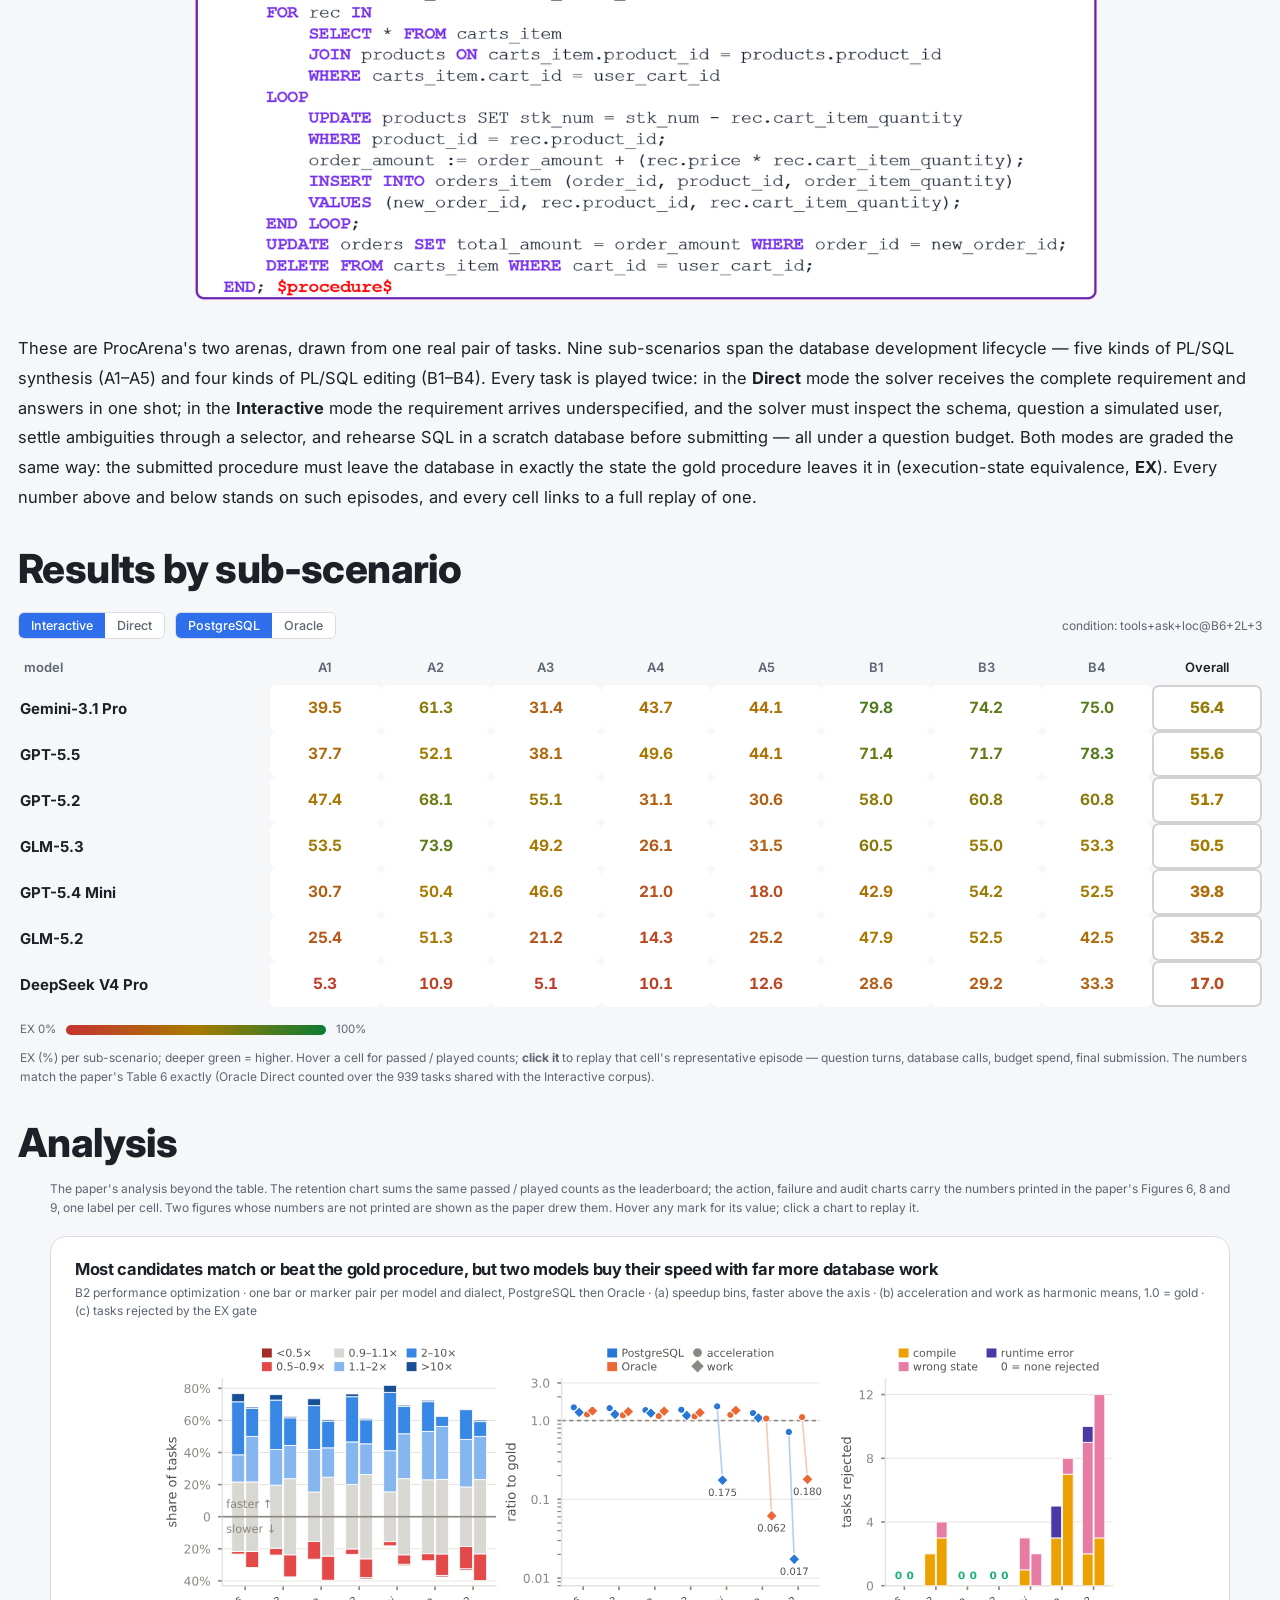
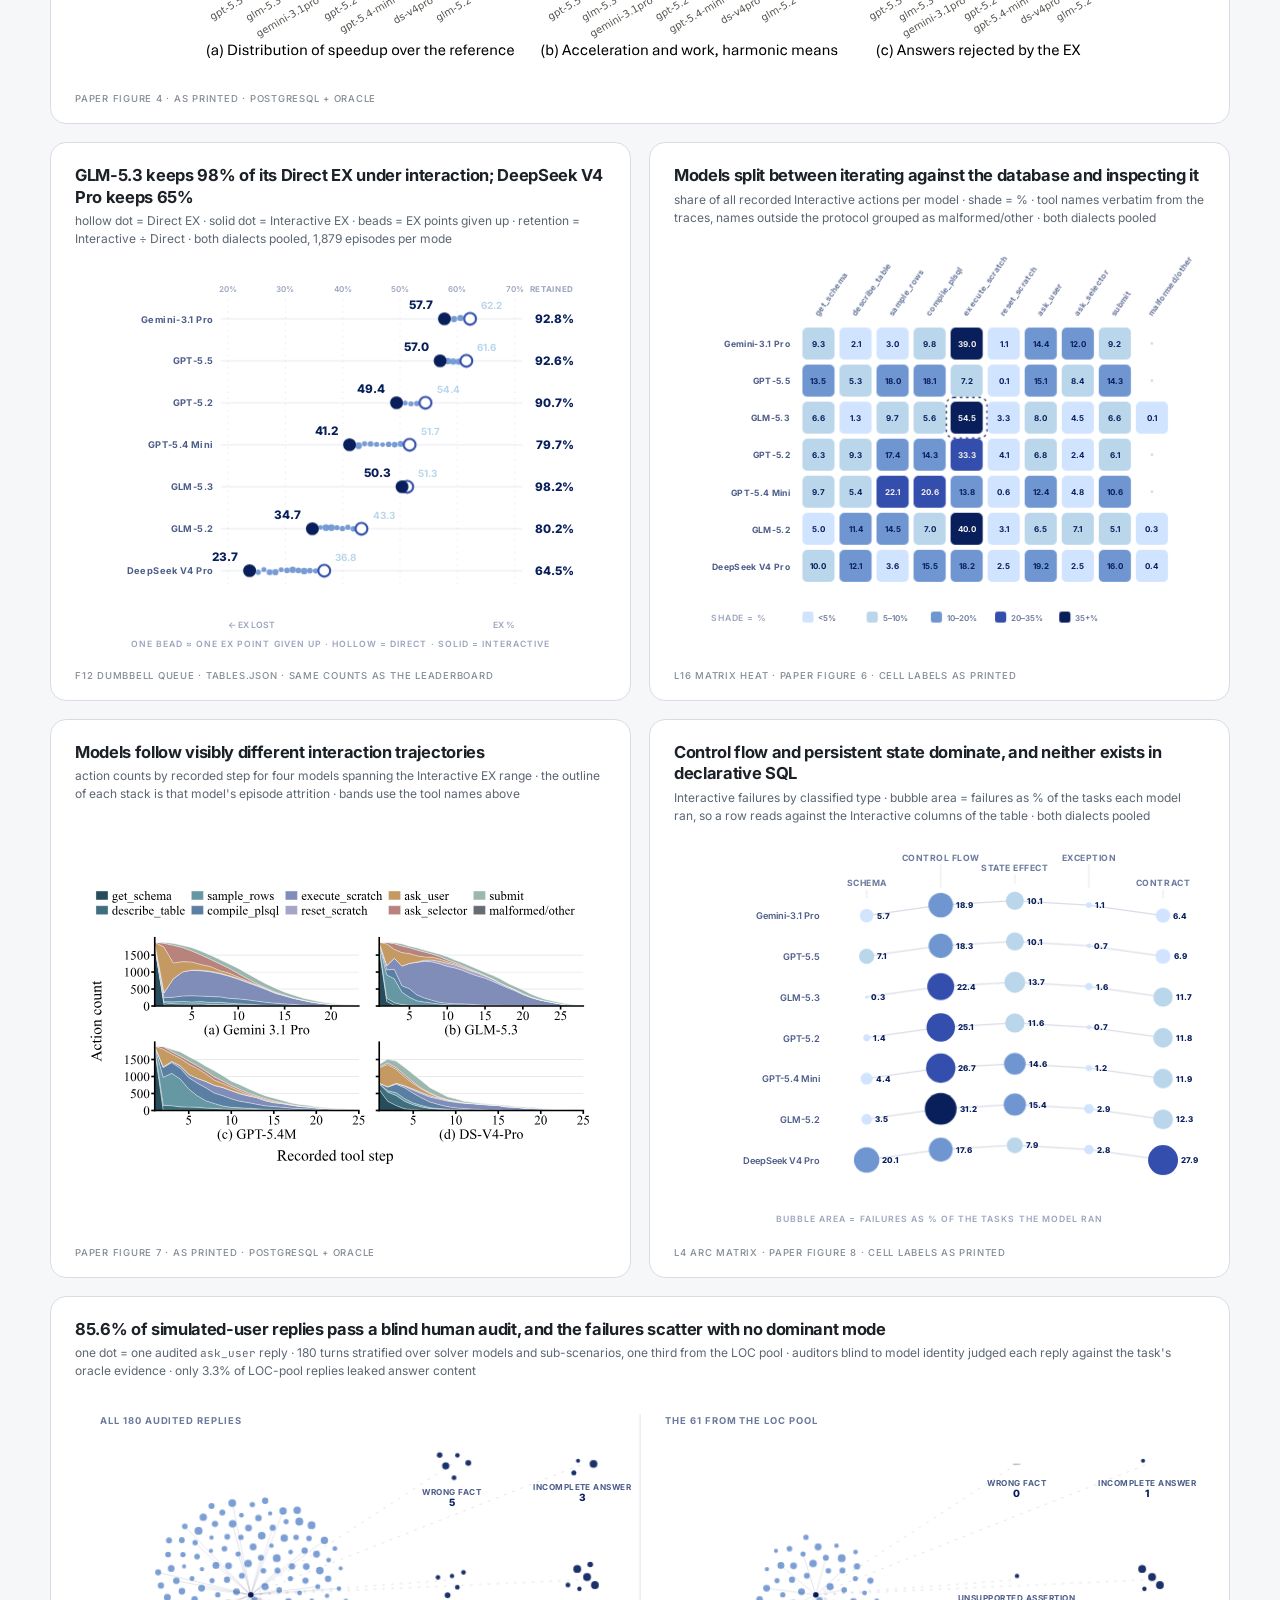
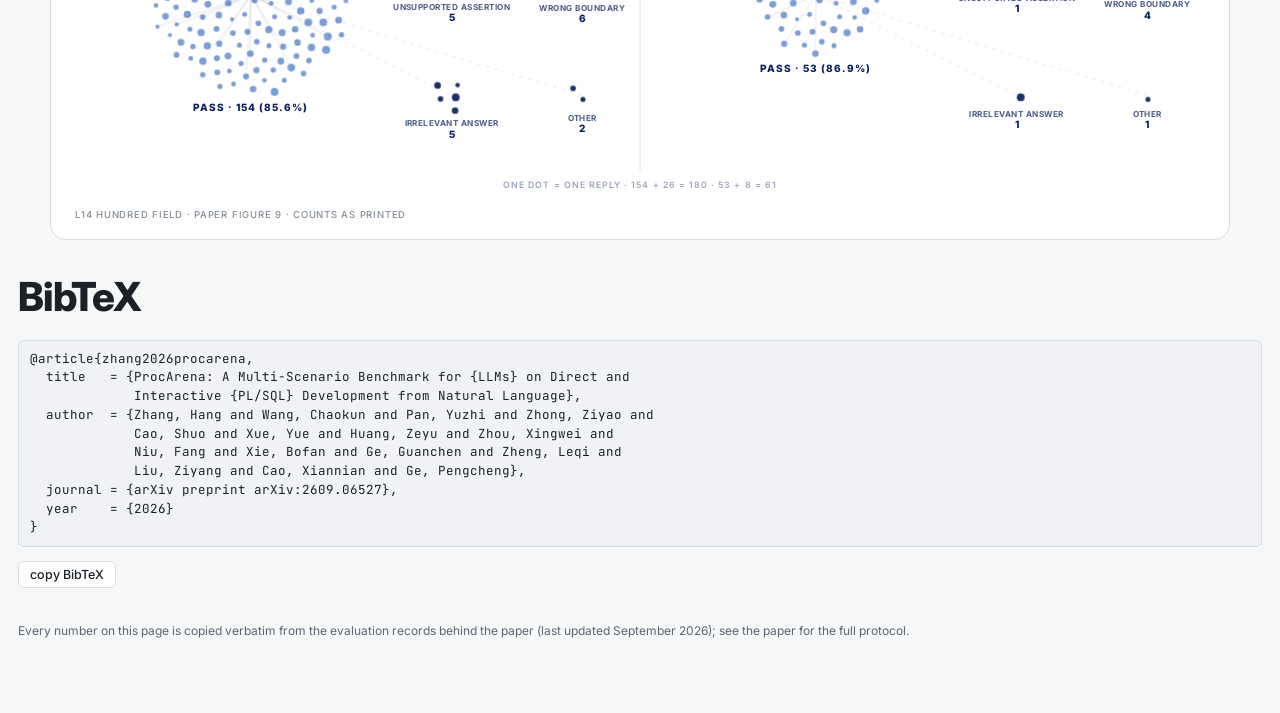
==== commit 5e4352a2: "analysis: redraw paper figures as lieflat cards (retention, action share, failure types, human audit" ====
--- a/index.html
+++ b/index.html
@@ -9,7 +9,7 @@
 <link rel="preconnect" href="https://fonts.gstatic.com" crossorigin>
 <link rel="stylesheet"
       href="https://fonts.googleapis.com/css2?family=Inter:wght@400;500;600;700;800&family=JetBrains+Mono:wght@500;600&display=swap">
-<link rel="stylesheet" href="style.css?v=12">
+<link rel="stylesheet" href="style.css?v=13">
 </head>
 <body>
 
@@ -89,56 +89,62 @@
         counted over the 939 tasks shared with the Interactive corpus).</p>
     </section>
 
-    <!-- paper figures, verbatim -->
+    <!-- analysis: the paper's figures, redrawn as cards where their numbers are printed -->
     <section class="paper-block" id="figures">
-      <h3>Performance optimization</h3>
-      <figure class="paperfig"><img src="figures/b2.svg"
-        alt="B2 performance optimization: speedup bins, acceleration vs work, rejections"></figure>
-      <p class="figcap">The B2 scenario asks the model to speed up a working procedure
-        and is judged on runtime under a semantic-equivalence gate (the paper's
-        Figure&nbsp;4).</p>
-    </section>
+      <h3>Analysis</h3>
+      <p class="figcap pc-intro">The paper's analysis beyond the table. The retention
+        chart sums the same passed / played counts as the leaderboard; the action, failure
+        and audit charts carry the numbers printed in the paper's Figures 6, 8 and 9,
+        one label per cell. Two figures whose numbers are not printed are shown as the
+        paper drew them. Hover any mark for its value; click a chart to replay it.</p>
 
-    <section class="paper-block">
-      <h3>What interaction costs</h3>
-      <figure class="paperfig"><img src="figures/interaction_retention.svg"
-        alt="Direct vs Interactive EX with retention; mean turns and tokens"></figure>
-      <p class="figcap">Direct vs Interactive EX with the retention line, and the
-        turns and tokens an Interactive episode consumes (Figure&nbsp;5).</p>
-    </section>
+      <div class="pc-grid">
 
-    <section class="paper-block">
-      <h3>How models spend their actions</h3>
-      <figure class="paperfig"><img src="figures/action_analysis.svg"
-        alt="Action distribution per model in the Interactive mode"></figure>
-      <p class="figcap">Share of each action type in Interactive episodes, per model
-        (Figure&nbsp;6).</p>
-    </section>
+        <div class="pc-card wide">
+          <h2>Most candidates match or beat the gold procedure, but two models buy their speed with far more database work</h2>
+          <div class="sub">B2 performance optimization · one bar or marker pair per model and dialect, PostgreSQL then Oracle · (a) speedup bins, faster above the axis · (b) acceleration and work as harmonic means, 1.0 = gold · (c) tasks rejected by the EX gate</div>
+          <figure class="pc-paperfig"><img src="figures/b2.svg"
+            alt="B2 performance optimization: speedup bins, acceleration vs work, rejections"></figure>
+          <div class="src">Paper figure 4 · as printed · PostgreSQL + Oracle</div>
+        </div>
 
-    <section class="paper-block">
-      <h3>Turn dynamics</h3>
-      <figure class="paperfig"><img src="figures/turn_dynamics.svg"
-        alt="Per-step action composition over the course of Interactive episodes"></figure>
-      <p class="figcap">What each step of an Interactive episode is spent on as
-        episodes progress (Figure&nbsp;7).</p>
-    </section>
+        <div class="pc-card">
+          <h2>GLM-5.3 keeps 98% of its Direct EX under interaction; DeepSeek V4 Pro keeps 65%</h2>
+          <div class="sub">hollow dot = Direct EX · solid dot = Interactive EX · beads = EX points given up · retention = Interactive ÷ Direct · both dialects pooled, 1,879 episodes per mode</div>
+          <svg id="pc-retention" viewBox="0 0 430 320" preserveAspectRatio="xMidYMid meet"></svg>
+          <div class="src">F12 Dumbbell queue · tables.json · same counts as the leaderboard</div>
+        </div>
 
-    <section class="paper-block">
-      <h3>Where submissions go wrong</h3>
-      <figure class="paperfig"><img src="figures/error_analysis.svg"
-        alt="Failure taxonomy per model: schema, control flow, state effect, exception, contract"></figure>
-      <p class="figcap">Failures by error type in the Interactive mode — control flow
-        and persistent state dominate, and neither exists in declarative SQL
-        (Figure&nbsp;8).</p>
-    </section>
+        <div class="pc-card">
+          <h2>Models split between iterating against the database and inspecting it</h2>
+          <div class="sub">share of all recorded Interactive actions per model · shade = % · tool names verbatim from the traces, names outside the protocol grouped as malformed/other · both dialects pooled</div>
+          <svg id="pc-actions" viewBox="0 0 430 320" preserveAspectRatio="xMidYMid meet"></svg>
+          <div class="src">L16 Matrix heat · paper figure 6 · cell labels as printed</div>
+        </div>
 
-    <section class="paper-block">
-      <h3>Is the simulated user reliable?</h3>
-      <figure class="paperfig"><img src="figures/human.svg"
-        alt="Human audit of simulator replies: acceptability and leakage"></figure>
-      <p class="figcap">A human audit of 180 sampled <code>ask_user</code> replies:
-        85.6% acceptable, no dominant failure mode, 3.3% answer leakage in the LOC
-        pool.</p>
+        <div class="pc-card">
+          <h2>Models follow visibly different interaction trajectories</h2>
+          <div class="sub">action counts by recorded step for four models spanning the Interactive EX range · the outline of each stack is that model's episode attrition · bands use the tool names above</div>
+          <figure class="pc-paperfig"><img src="figures/turn_dynamics.svg"
+            alt="Per-step action composition over the course of Interactive episodes"></figure>
+          <div class="src">Paper figure 7 · as printed · PostgreSQL + Oracle</div>
+        </div>
+
+        <div class="pc-card">
+          <h2>Control flow and persistent state dominate, and neither exists in declarative SQL</h2>
+          <div class="sub">Interactive failures by classified type · bubble area = failures as % of the tasks each model ran, so a row reads against the Interactive columns of the table · both dialects pooled</div>
+          <svg id="pc-failures" viewBox="0 0 430 320" preserveAspectRatio="xMidYMid meet"></svg>
+          <div class="src">L4 Arc matrix · paper figure 8 · cell labels as printed</div>
+        </div>
+
+        <div class="pc-card wide">
+          <h2>85.6% of simulated-user replies pass a blind human audit, and the failures scatter with no dominant mode</h2>
+          <div class="sub">one dot = one audited <code>ask_user</code> reply · 180 turns stratified over solver models and sub-scenarios, one third from the LOC pool · auditors blind to model identity judged each reply against the task's oracle evidence · only 3.3% of LOC-pool replies leaked answer content</div>
+          <svg id="pc-audit" viewBox="0 0 900 320" preserveAspectRatio="xMidYMid meet"></svg>
+          <div class="src">L14 Hundred field · paper figure 9 · counts as printed</div>
+        </div>
+
+      </div>
     </section>
 
     <!-- bibtex -->
@@ -162,6 +168,7 @@
 </main>
 
 <div class="viztip" id="viztip" hidden></div>
-<script src="stats.js?v=12"></script>
+<script src="charts.js?v=13"></script>
+<script src="stats.js?v=13"></script>
 </body>
 </html>
--- a/style.css
+++ b/style.css
@@ -868,3 +868,38 @@
 }
 :root[data-theme="dark"] .ov-figure { background: #fbfbf9;
   border-radius: 18px; padding: 22px 24px; }
+
+/* ── v13: analysis charts as lieflat cards (porcelain), two-column grid ── */
+.pc-intro { max-width: 1180px; margin: -6px auto 0; }
+.pc-grid { display: grid; grid-template-columns: 1fr 1fr; gap: 18px;
+  max-width: 1180px; margin: 18px auto 0; }
+.pc-card { background: var(--surface); border: 1px solid var(--border);
+  border-radius: 16px; padding: 22px 24px 16px; min-width: 0;
+  display: flex; flex-direction: column; }
+.pc-card.wide { grid-column: 1 / -1; }
+.pc-card h2 { font-size: 16.5px; font-weight: 700; letter-spacing: -.02em;
+  line-height: 1.3; margin: 0 0 4px; }
+.pc-card .sub { font-size: 12px; line-height: 1.5; color: var(--text-dim); margin: 0 0 14px; }
+.pc-card .sub code { font-size: 11px; }
+.pc-card svg { display: block; width: 100%; height: auto; margin: auto 0; }
+.pc-card svg text { font-family: var(--sans); }
+.pc-card .src { font-size: 9.5px; font-weight: 500; letter-spacing: .08em;
+  text-transform: uppercase; color: var(--text-dim); opacity: .75; margin-top: 12px; }
+.pc-paperfig { margin: auto 0; background: #fff; border-radius: 8px; padding: 10px 12px; }
+.pc-paperfig img { display: block; width: 100%; height: auto; }
+.pc-card.wide .pc-paperfig { max-width: 980px; margin: auto; width: 100%; }
+@media (max-width: 900px) { .pc-grid { grid-template-columns: 1fr; } }
+
+/* lieflat reveal animations */
+.pc-card .pop { transform-box: fill-box; transform-origin: center;
+  animation: pc-pop .5s cubic-bezier(.2,.7,.3,1.3) both; }
+@keyframes pc-pop { from { transform: scale(0); } to { transform: none; } }
+.pc-card .fade { animation: pc-fade .9s ease both; }
+@keyframes pc-fade { from { opacity: 0; } }
+.pc-card .draw { stroke-dasharray: 1; stroke-dashoffset: 1;
+  animation: pc-draw 1s cubic-bezier(.4,0,.2,1) both; }
+@keyframes pc-draw { to { stroke-dashoffset: 0; } }
+@media (prefers-reduced-motion: reduce) {
+  .pc-card .pop, .pc-card .fade { animation: none; }
+  .pc-card .draw { animation: none; stroke-dasharray: none; stroke-dashoffset: 0; }
+}
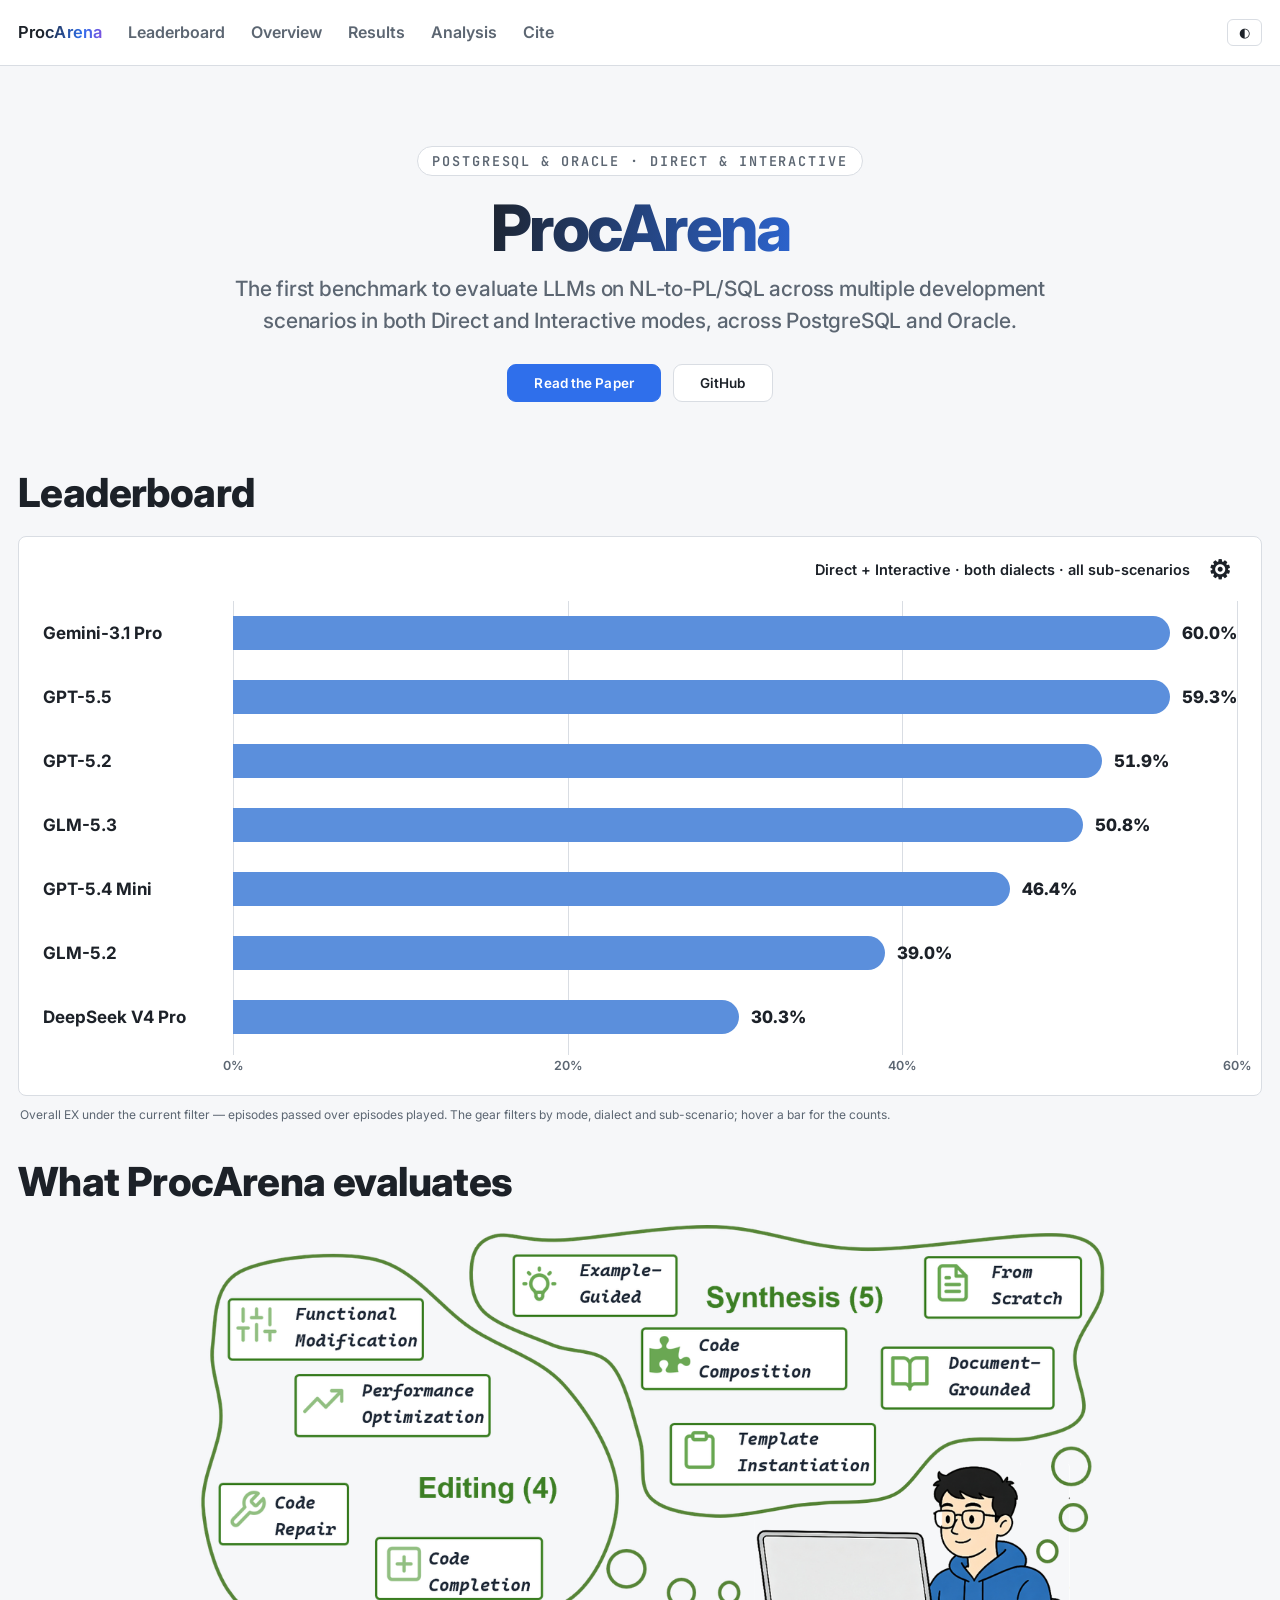
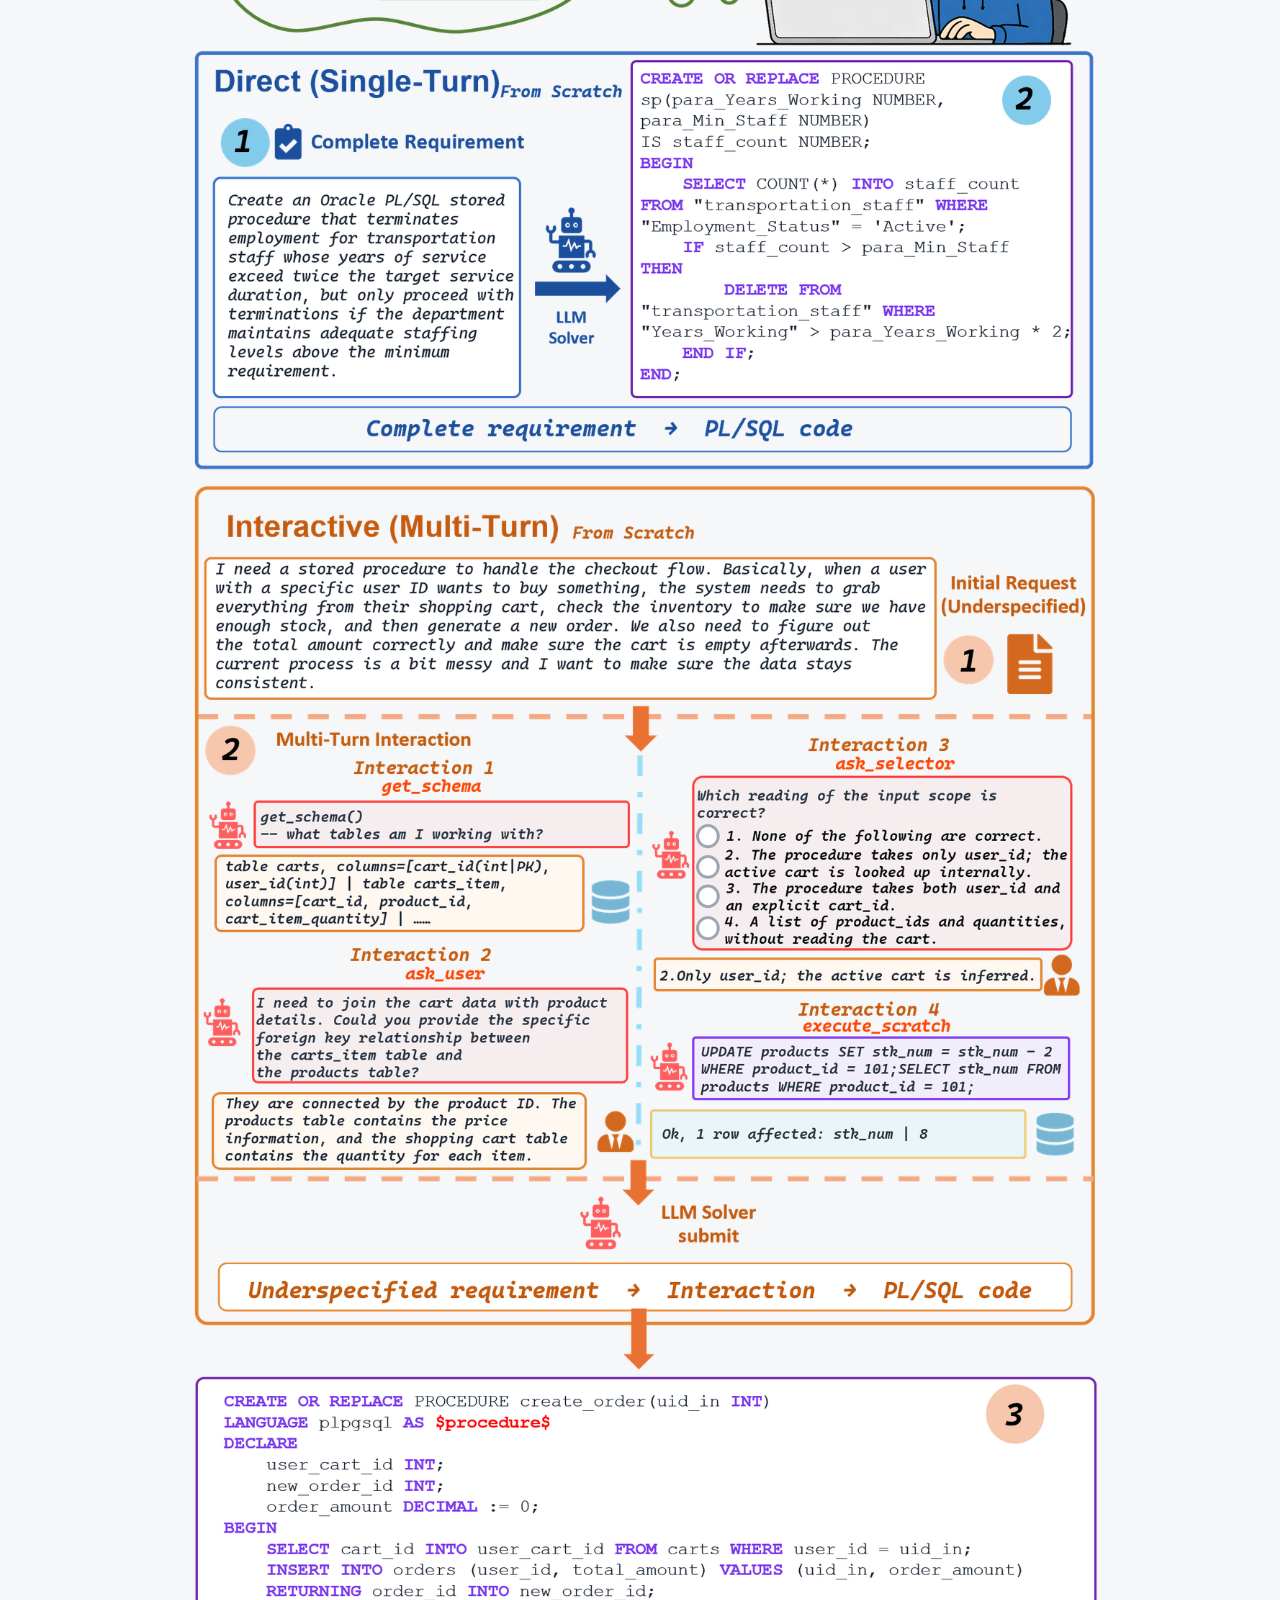
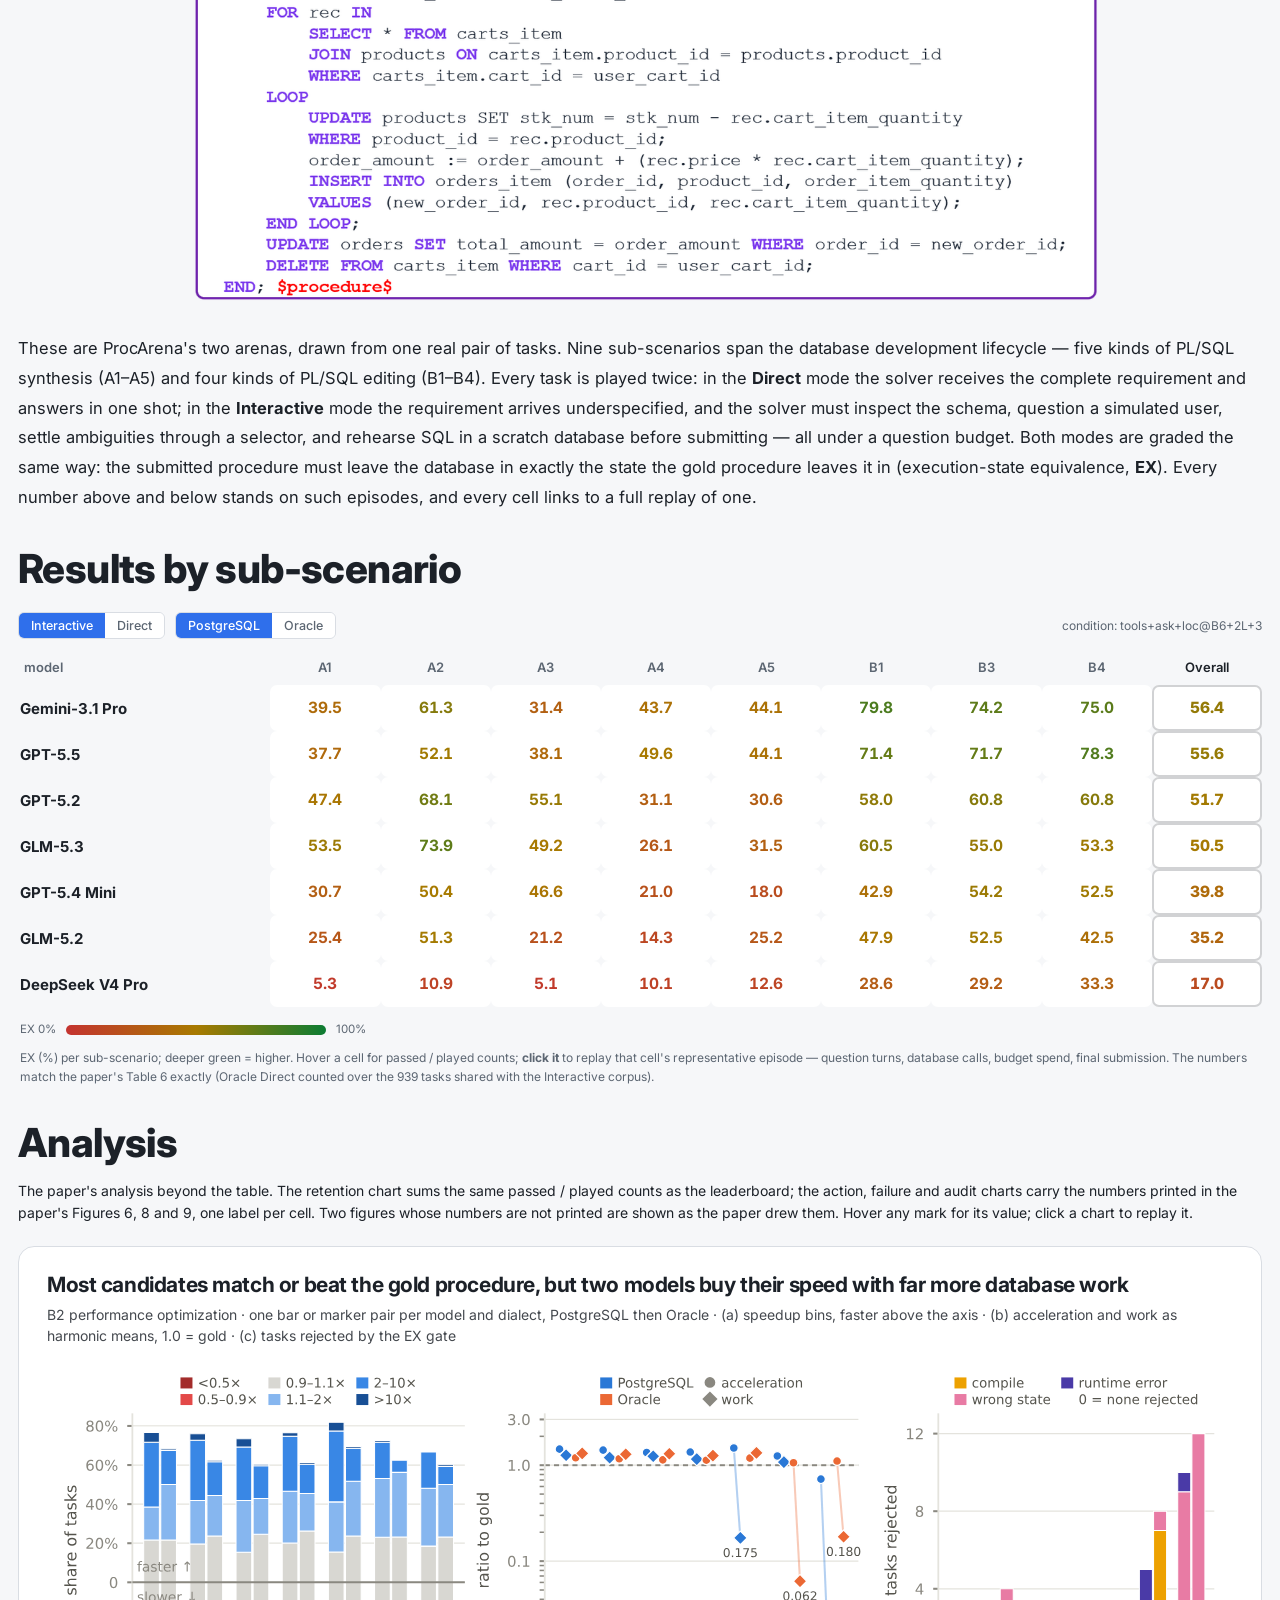
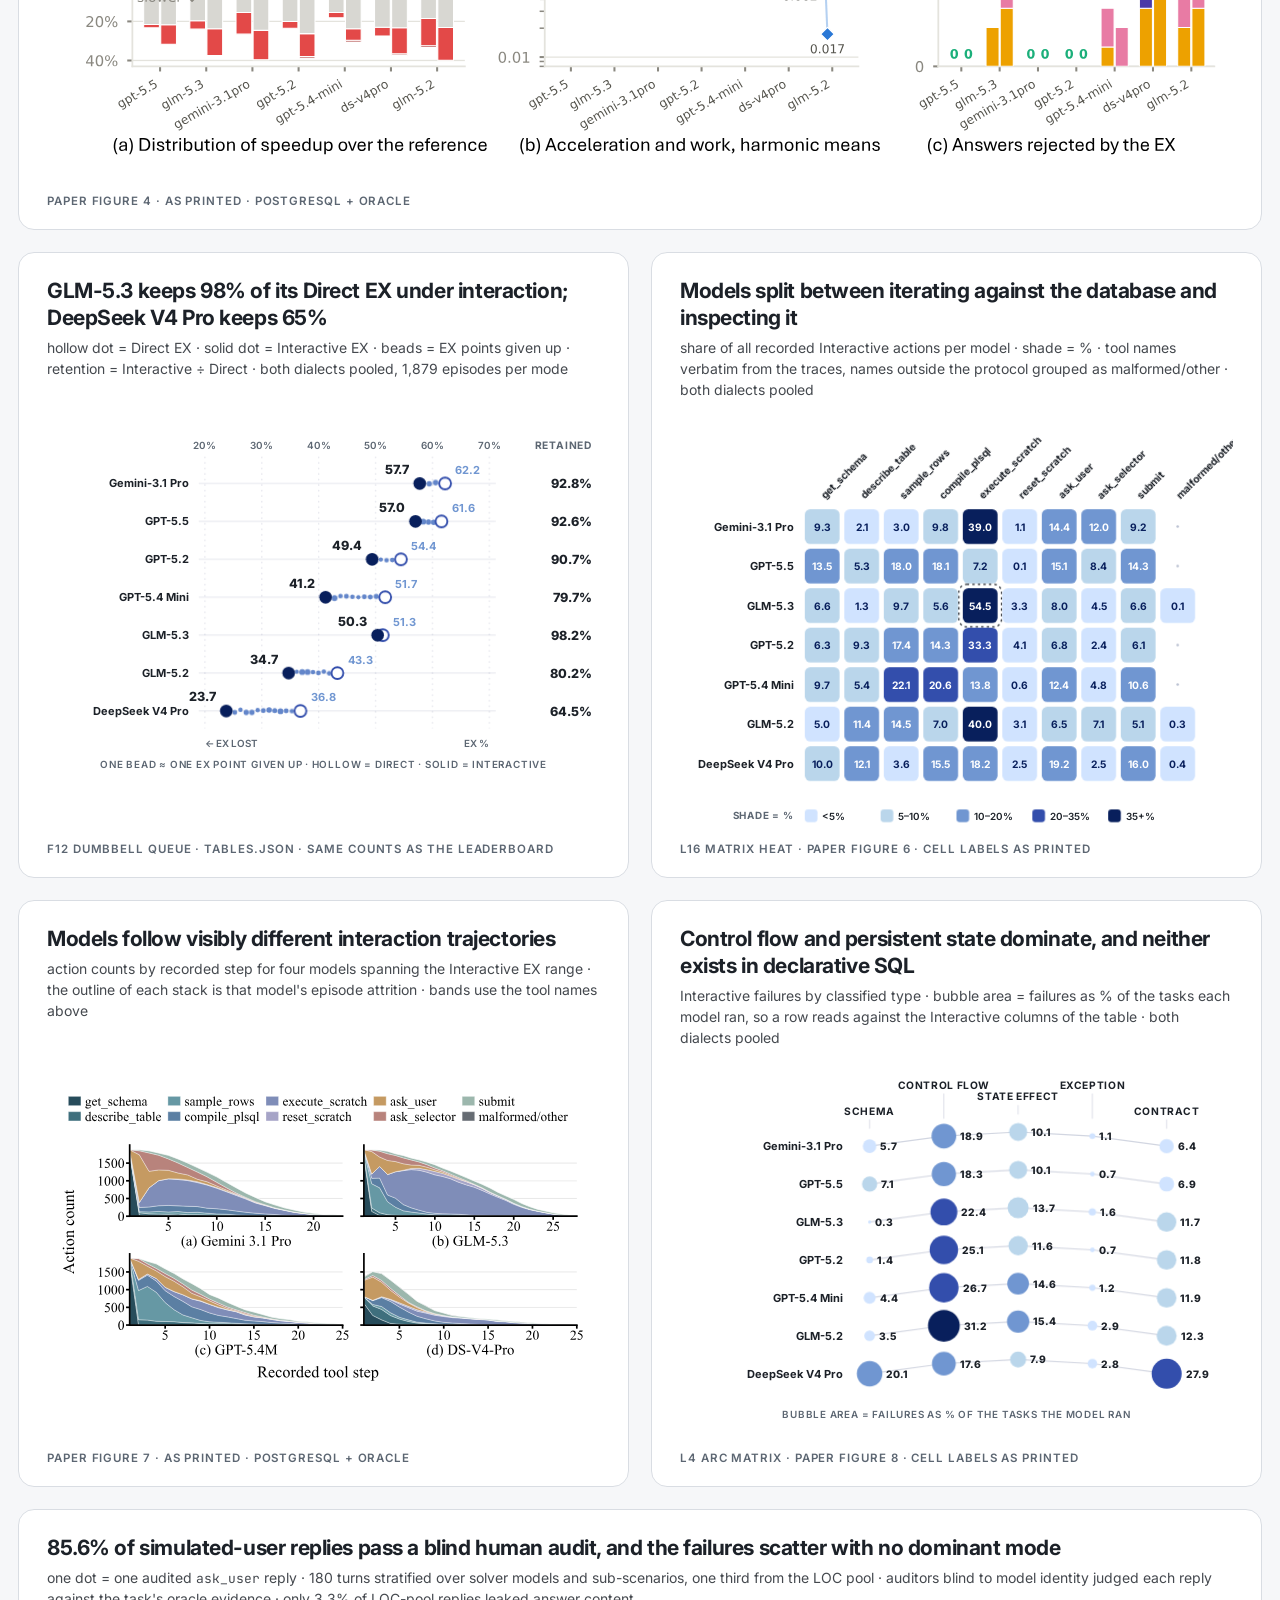
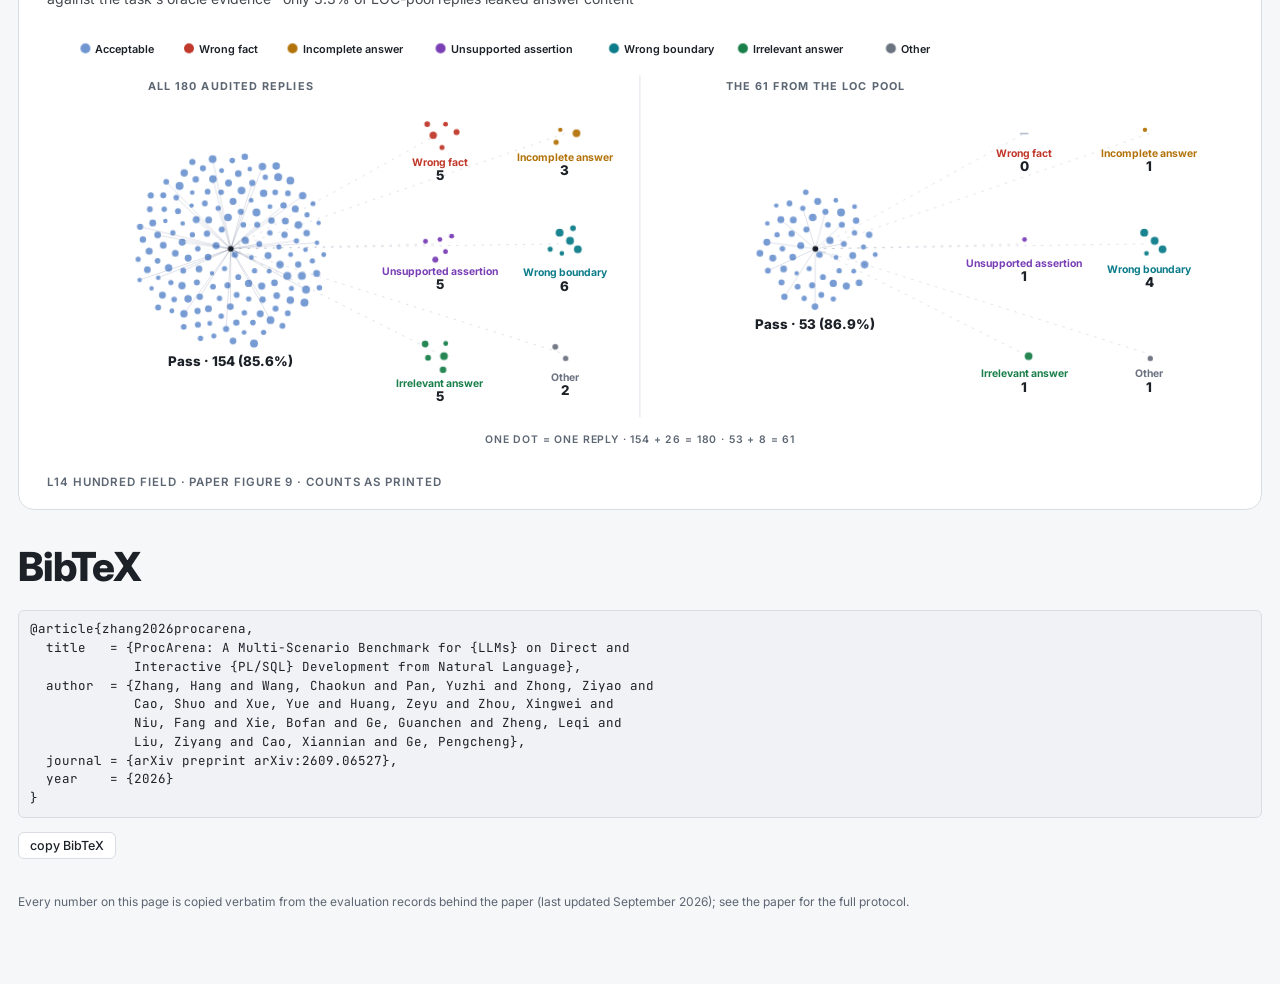
==== commit eed38958: "analysis: lieflat cards full width, page-sized type, colored audit reasons; leaderboard type" ====
--- a/index.html
+++ b/index.html
@@ -9,7 +9,7 @@
 <link rel="preconnect" href="https://fonts.gstatic.com" crossorigin>
 <link rel="stylesheet"
       href="https://fonts.googleapis.com/css2?family=Inter:wght@400;500;600;700;800&family=JetBrains+Mono:wght@500;600&display=swap">
-<link rel="stylesheet" href="style.css?v=13">
+<link rel="stylesheet" href="style.css?v=14">
 </head>
 <body>
 
@@ -111,14 +111,14 @@
         <div class="pc-card">
           <h2>GLM-5.3 keeps 98% of its Direct EX under interaction; DeepSeek V4 Pro keeps 65%</h2>
           <div class="sub">hollow dot = Direct EX · solid dot = Interactive EX · beads = EX points given up · retention = Interactive ÷ Direct · both dialects pooled, 1,879 episodes per mode</div>
-          <svg id="pc-retention" viewBox="0 0 430 320" preserveAspectRatio="xMidYMid meet"></svg>
+          <svg id="pc-retention" viewBox="0 0 700 470" preserveAspectRatio="xMidYMid meet"></svg>
           <div class="src">F12 Dumbbell queue · tables.json · same counts as the leaderboard</div>
         </div>
 
         <div class="pc-card">
           <h2>Models split between iterating against the database and inspecting it</h2>
           <div class="sub">share of all recorded Interactive actions per model · shade = % · tool names verbatim from the traces, names outside the protocol grouped as malformed/other · both dialects pooled</div>
-          <svg id="pc-actions" viewBox="0 0 430 320" preserveAspectRatio="xMidYMid meet"></svg>
+          <svg id="pc-actions" viewBox="0 0 700 520" preserveAspectRatio="xMidYMid meet"></svg>
           <div class="src">L16 Matrix heat · paper figure 6 · cell labels as printed</div>
         </div>
 
@@ -133,14 +133,14 @@
         <div class="pc-card">
           <h2>Control flow and persistent state dominate, and neither exists in declarative SQL</h2>
           <div class="sub">Interactive failures by classified type · bubble area = failures as % of the tasks each model ran, so a row reads against the Interactive columns of the table · both dialects pooled</div>
-          <svg id="pc-failures" viewBox="0 0 430 320" preserveAspectRatio="xMidYMid meet"></svg>
+          <svg id="pc-failures" viewBox="0 0 700 470" preserveAspectRatio="xMidYMid meet"></svg>
           <div class="src">L4 Arc matrix · paper figure 8 · cell labels as printed</div>
         </div>
 
         <div class="pc-card wide">
           <h2>85.6% of simulated-user replies pass a blind human audit, and the failures scatter with no dominant mode</h2>
           <div class="sub">one dot = one audited <code>ask_user</code> reply · 180 turns stratified over solver models and sub-scenarios, one third from the LOC pool · auditors blind to model identity judged each reply against the task's oracle evidence · only 3.3% of LOC-pool replies leaked answer content</div>
-          <svg id="pc-audit" viewBox="0 0 900 320" preserveAspectRatio="xMidYMid meet"></svg>
+          <svg id="pc-audit" viewBox="0 0 1420 520" preserveAspectRatio="xMidYMid meet"></svg>
           <div class="src">L14 Hundred field · paper figure 9 · counts as printed</div>
         </div>
 
@@ -168,7 +168,7 @@
 </main>
 
 <div class="viztip" id="viztip" hidden></div>
-<script src="charts.js?v=13"></script>
-<script src="stats.js?v=13"></script>
+<script src="charts.js?v=14"></script>
+<script src="stats.js?v=14"></script>
 </body>
 </html>
--- a/style.css
+++ b/style.css
@@ -869,26 +869,26 @@
 :root[data-theme="dark"] .ov-figure { background: #fbfbf9;
   border-radius: 18px; padding: 22px 24px; }
 
-/* ── v13: analysis charts as lieflat cards (porcelain), two-column grid ── */
-.pc-intro { max-width: 1180px; margin: -6px auto 0; }
-.pc-grid { display: grid; grid-template-columns: 1fr 1fr; gap: 18px;
-  max-width: 1180px; margin: 18px auto 0; }
+/* ── v14: analysis charts as lieflat cards, full content width, page-sized type ── */
+.index-main { max-width: 1600px; }
+.pc-intro { margin: -6px 0 0; font-size: 14px; color: var(--text); }
+.pc-grid { display: grid; grid-template-columns: 1fr 1fr; gap: 22px; margin: 22px 0 0; }
 .pc-card { background: var(--surface); border: 1px solid var(--border);
-  border-radius: 16px; padding: 22px 24px 16px; min-width: 0;
+  border-radius: 16px; padding: 24px 28px 18px; min-width: 0;
   display: flex; flex-direction: column; }
 .pc-card.wide { grid-column: 1 / -1; }
-.pc-card h2 { font-size: 16.5px; font-weight: 700; letter-spacing: -.02em;
-  line-height: 1.3; margin: 0 0 4px; }
-.pc-card .sub { font-size: 12px; line-height: 1.5; color: var(--text-dim); margin: 0 0 14px; }
-.pc-card .sub code { font-size: 11px; }
+.pc-card h2 { font-size: 21px; font-weight: 700; letter-spacing: -.02em;
+  line-height: 1.3; margin: 0 0 6px; color: var(--text); }
+.pc-card .sub { font-size: 14px; line-height: 1.5; color: var(--text); opacity: .82; margin: 0 0 16px; }
+.pc-card .sub code { font-size: 13px; }
 .pc-card svg { display: block; width: 100%; height: auto; margin: auto 0; }
 .pc-card svg text { font-family: var(--sans); }
-.pc-card .src { font-size: 9.5px; font-weight: 500; letter-spacing: .08em;
-  text-transform: uppercase; color: var(--text-dim); opacity: .75; margin-top: 12px; }
+.pc-card .src { font-size: 11.5px; font-weight: 600; letter-spacing: .08em;
+  text-transform: uppercase; color: var(--text-dim); margin-top: 14px; }
 .pc-paperfig { margin: auto 0; background: #fff; border-radius: 8px; padding: 10px 12px; }
 .pc-paperfig img { display: block; width: 100%; height: auto; }
-.pc-card.wide .pc-paperfig { max-width: 980px; margin: auto; width: 100%; }
-@media (max-width: 900px) { .pc-grid { grid-template-columns: 1fr; } }
+.pc-card.wide .pc-paperfig { max-width: 1300px; margin: auto; width: 100%; }
+@media (max-width: 1000px) { .pc-grid { grid-template-columns: 1fr; } }
 
 /* lieflat reveal animations */
 .pc-card .pop { transform-box: fill-box; transform-origin: center;
@@ -903,3 +903,20 @@
   .pc-card .pop, .pc-card .fade { animation: none; }
   .pc-card .draw { animation: none; stroke-dasharray: none; stroke-dashoffset: 0; }
 }
+
+/* leaderboard: solid bars, black type, bare gear */
+.lb3-filter { font-size: 14.5px; font-weight: 600; color: var(--text); }
+.lb3-gear { font-size: 26px; font-weight: 800; line-height: 1; padding: 2px 6px;
+  border: 0; background: none; color: var(--text); cursor: pointer; }
+.lb3-gear:hover { color: var(--accent); background: none; }
+.lb3-name { font-size: 17px; font-weight: 700; color: var(--text); }
+.lb3-track { height: 34px; }
+.lb3-bar i { border-radius: 0 999px 999px 0; background: var(--lb-bar) !important; }
+.lb3-row:hover .lb3-bar i { background: var(--lb-bar-hover) !important; }
+.lb3-val { font-size: 17px; font-weight: 800; color: var(--text); }
+.lb3-gridline b { font-size: 12.5px; font-weight: 600; color: var(--text-dim); }
+:root { --lb-bar: #5b8fdc; --lb-bar-hover: #2a78d6; }
+@media (prefers-color-scheme: dark) {
+  :root:not([data-theme="light"]) { --lb-bar: #4a7fcf; --lb-bar-hover: #6ea0ff; }
+}
+:root[data-theme="dark"] { --lb-bar: #4a7fcf; --lb-bar-hover: #6ea0ff; }
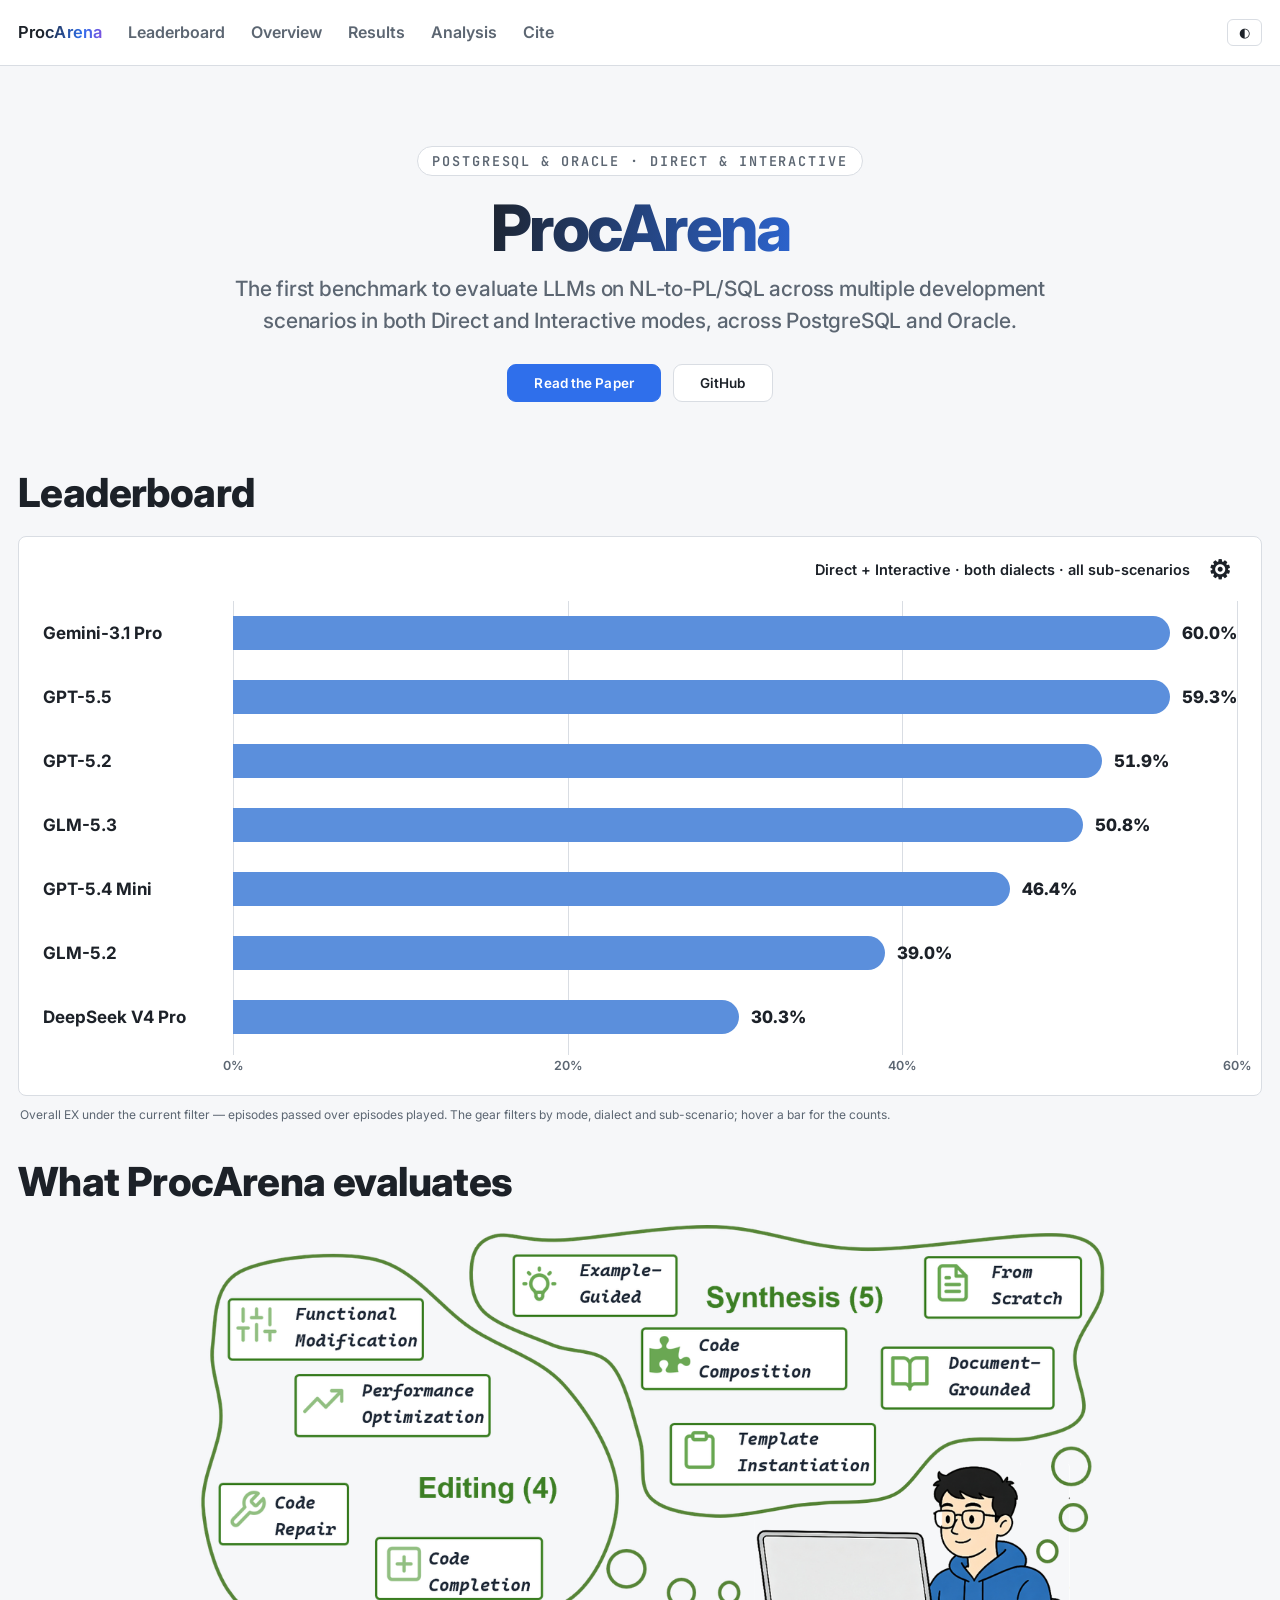
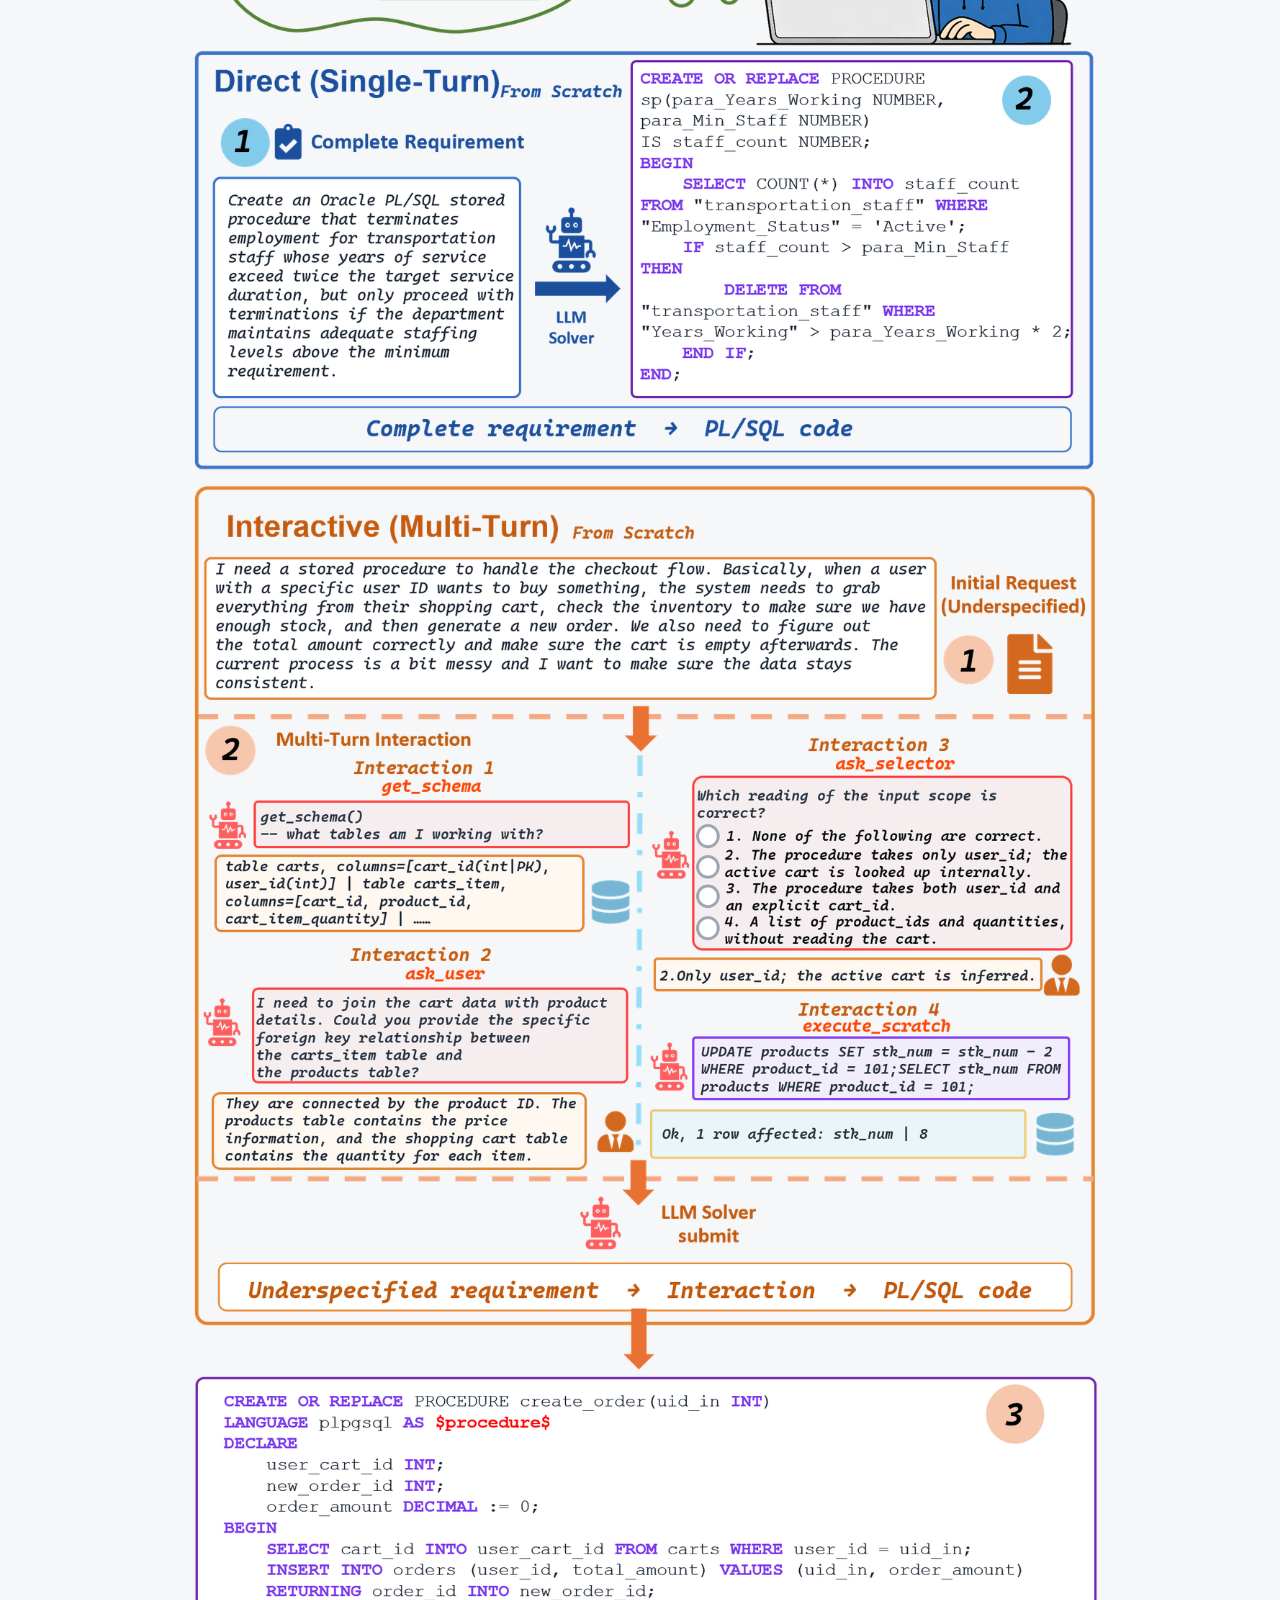
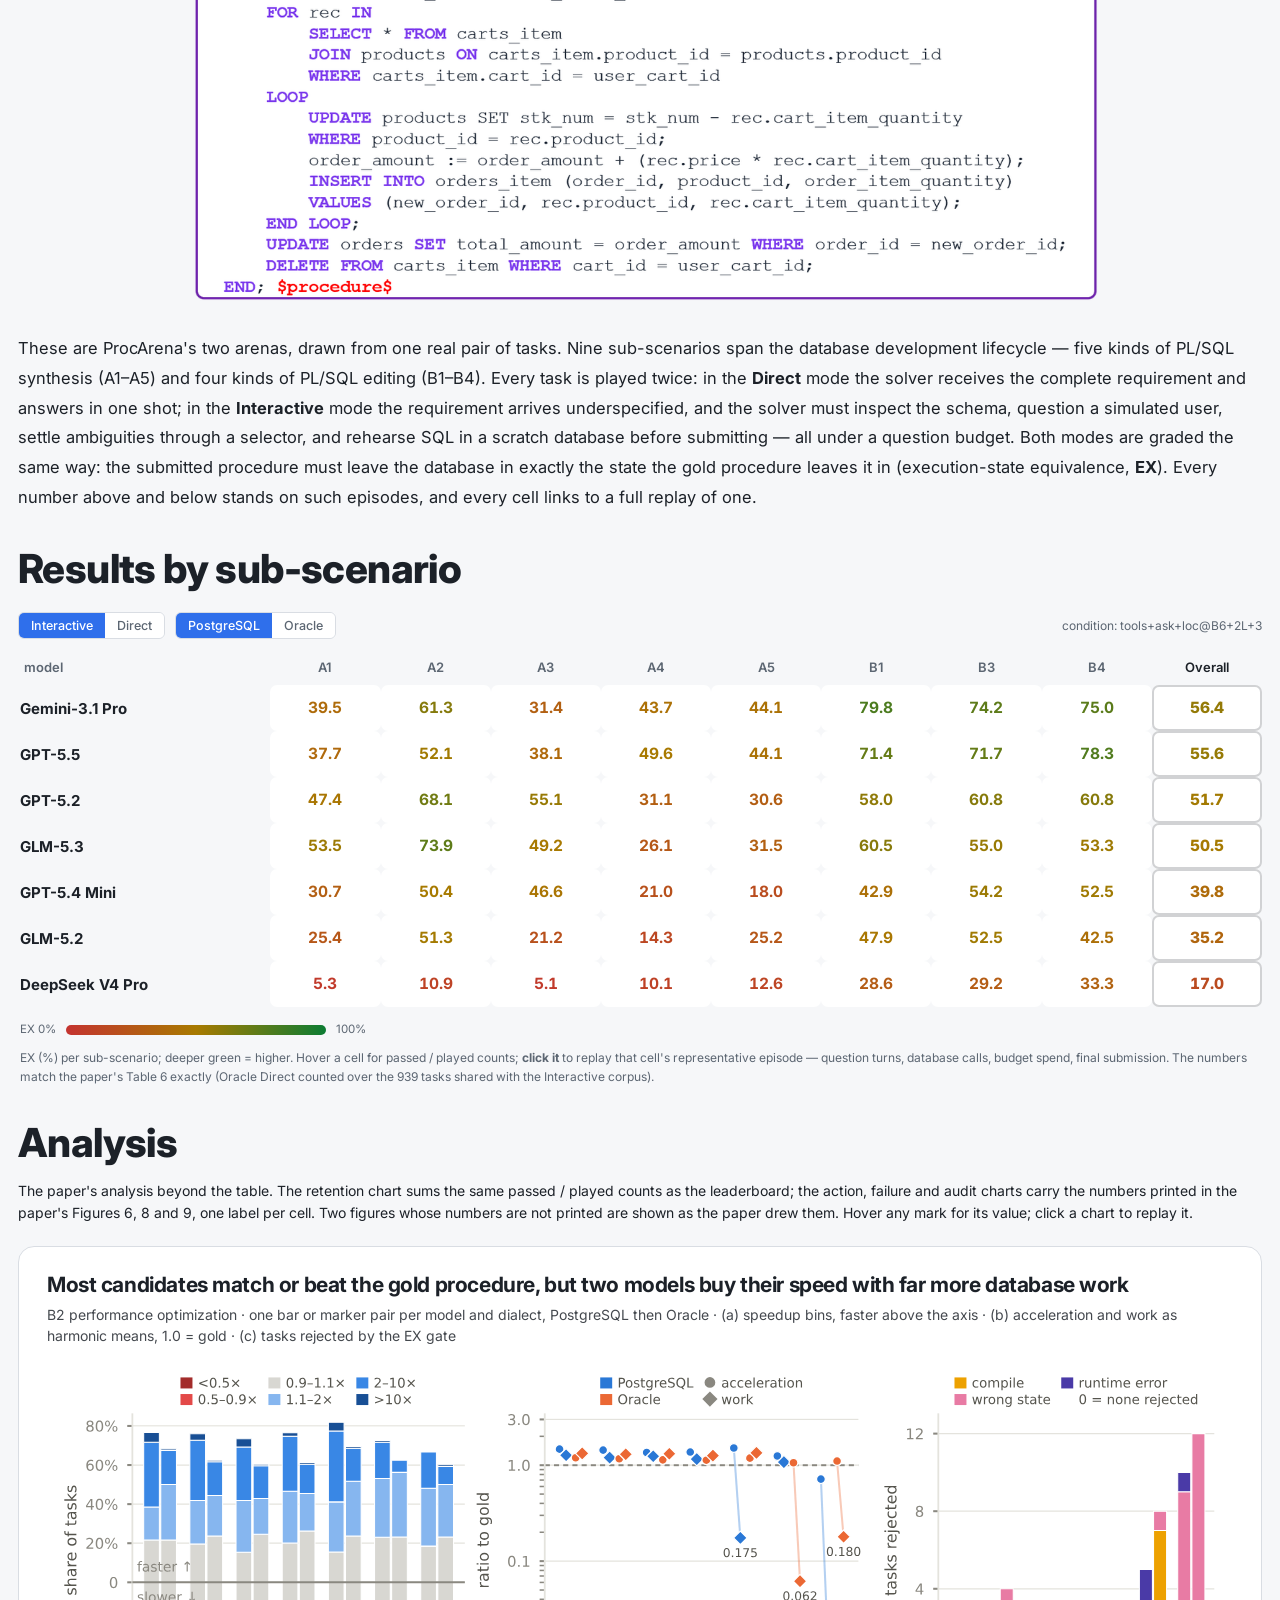
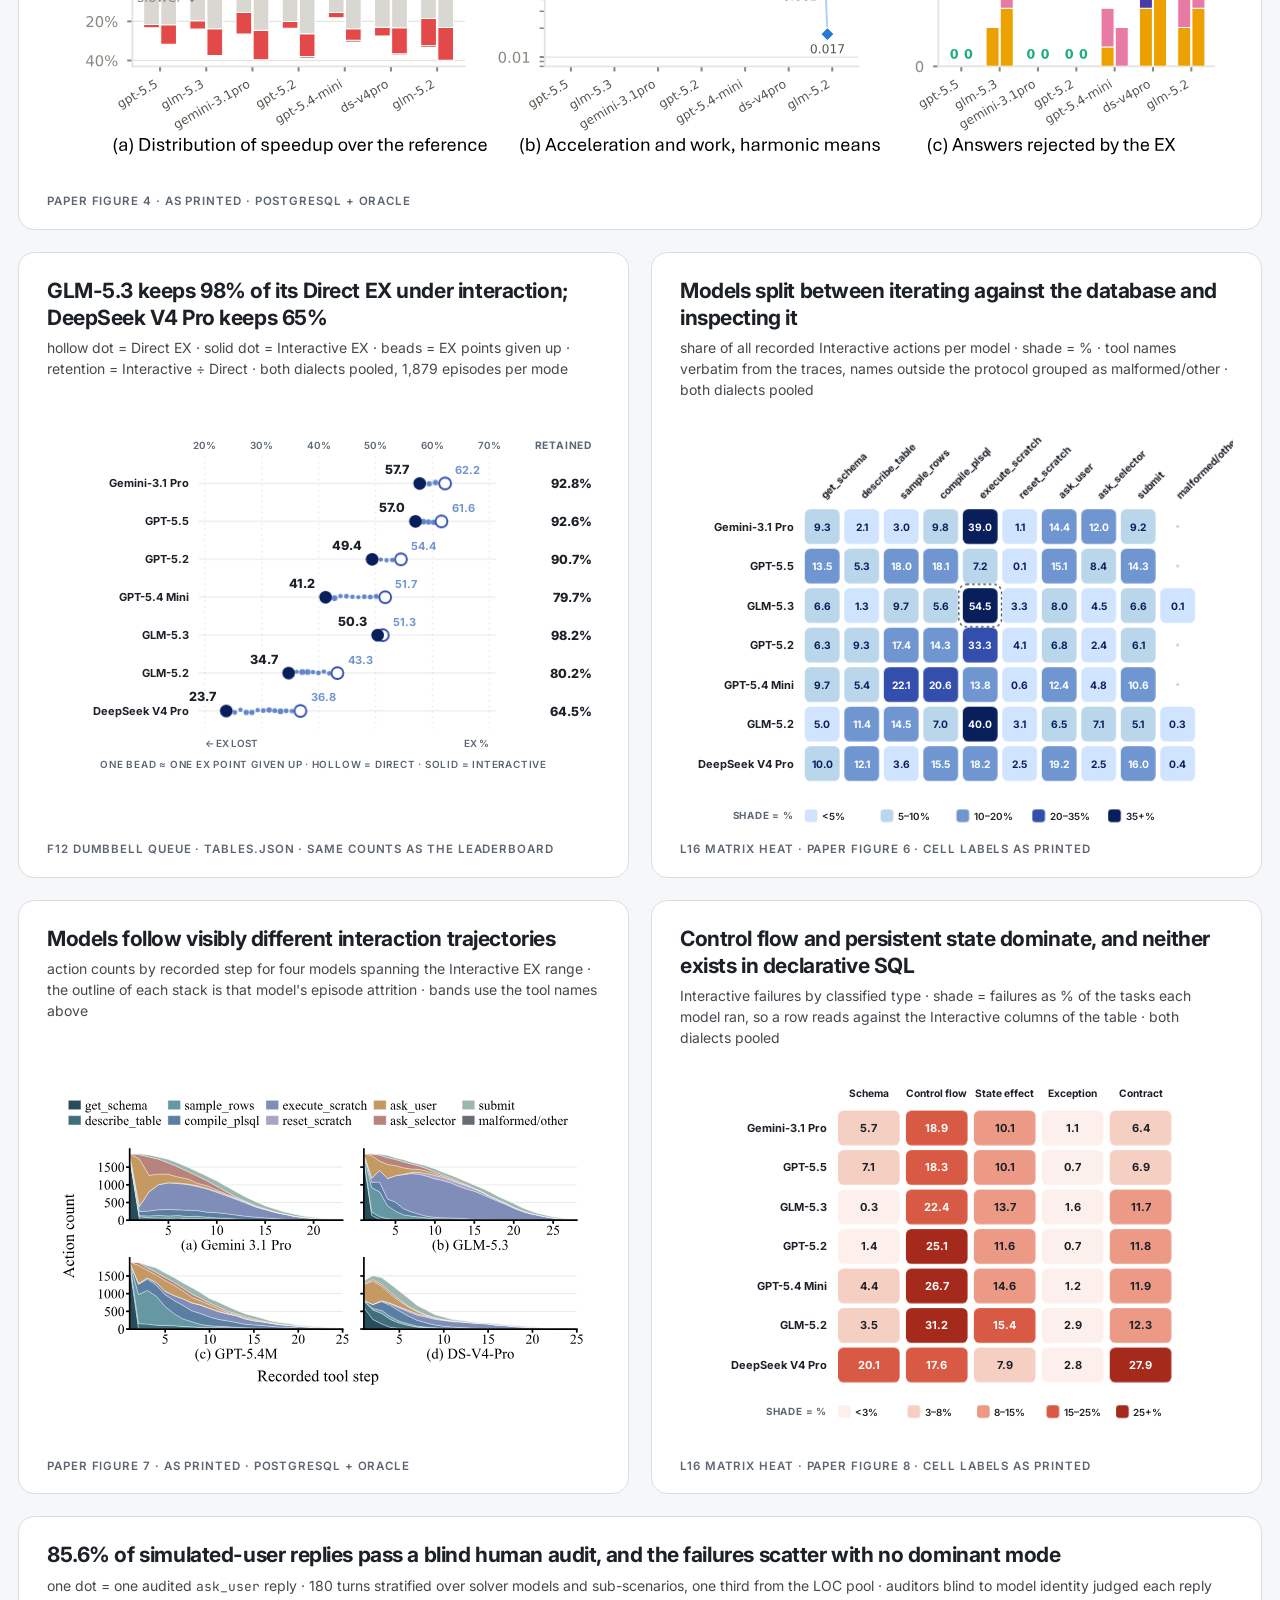
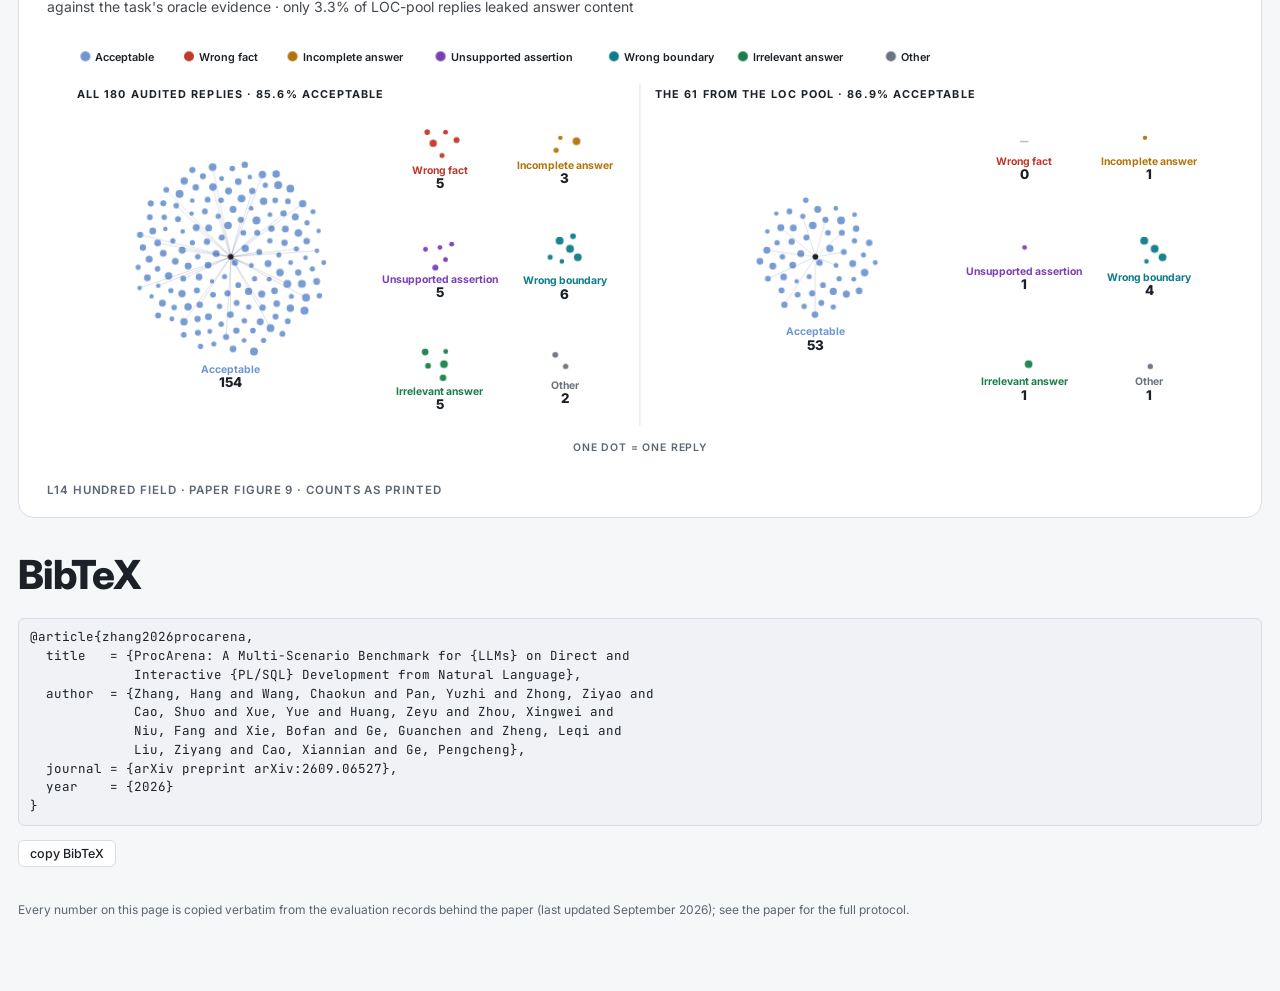
==== commit b3d32c87: "analysis: failure types as matrix heat like the paper; audit chart cleanup" ====
--- a/index.html
+++ b/index.html
@@ -9,7 +9,7 @@
 <link rel="preconnect" href="https://fonts.gstatic.com" crossorigin>
 <link rel="stylesheet"
       href="https://fonts.googleapis.com/css2?family=Inter:wght@400;500;600;700;800&family=JetBrains+Mono:wght@500;600&display=swap">
-<link rel="stylesheet" href="style.css?v=14">
+<link rel="stylesheet" href="style.css?v=15">
 </head>
 <body>
 
@@ -132,9 +132,9 @@
 
         <div class="pc-card">
           <h2>Control flow and persistent state dominate, and neither exists in declarative SQL</h2>
-          <div class="sub">Interactive failures by classified type · bubble area = failures as % of the tasks each model ran, so a row reads against the Interactive columns of the table · both dialects pooled</div>
-          <svg id="pc-failures" viewBox="0 0 700 470" preserveAspectRatio="xMidYMid meet"></svg>
-          <div class="src">L4 Arc matrix · paper figure 8 · cell labels as printed</div>
+          <div class="sub">Interactive failures by classified type · shade = failures as % of the tasks each model ran, so a row reads against the Interactive columns of the table · both dialects pooled</div>
+          <svg id="pc-failures" viewBox="0 0 700 480" preserveAspectRatio="xMidYMid meet"></svg>
+          <div class="src">L16 Matrix heat · paper figure 8 · cell labels as printed</div>
         </div>
 
         <div class="pc-card wide">
@@ -168,7 +168,7 @@
 </main>
 
 <div class="viztip" id="viztip" hidden></div>
-<script src="charts.js?v=14"></script>
-<script src="stats.js?v=14"></script>
+<script src="charts.js?v=15"></script>
+<script src="stats.js?v=15"></script>
 </body>
 </html>
